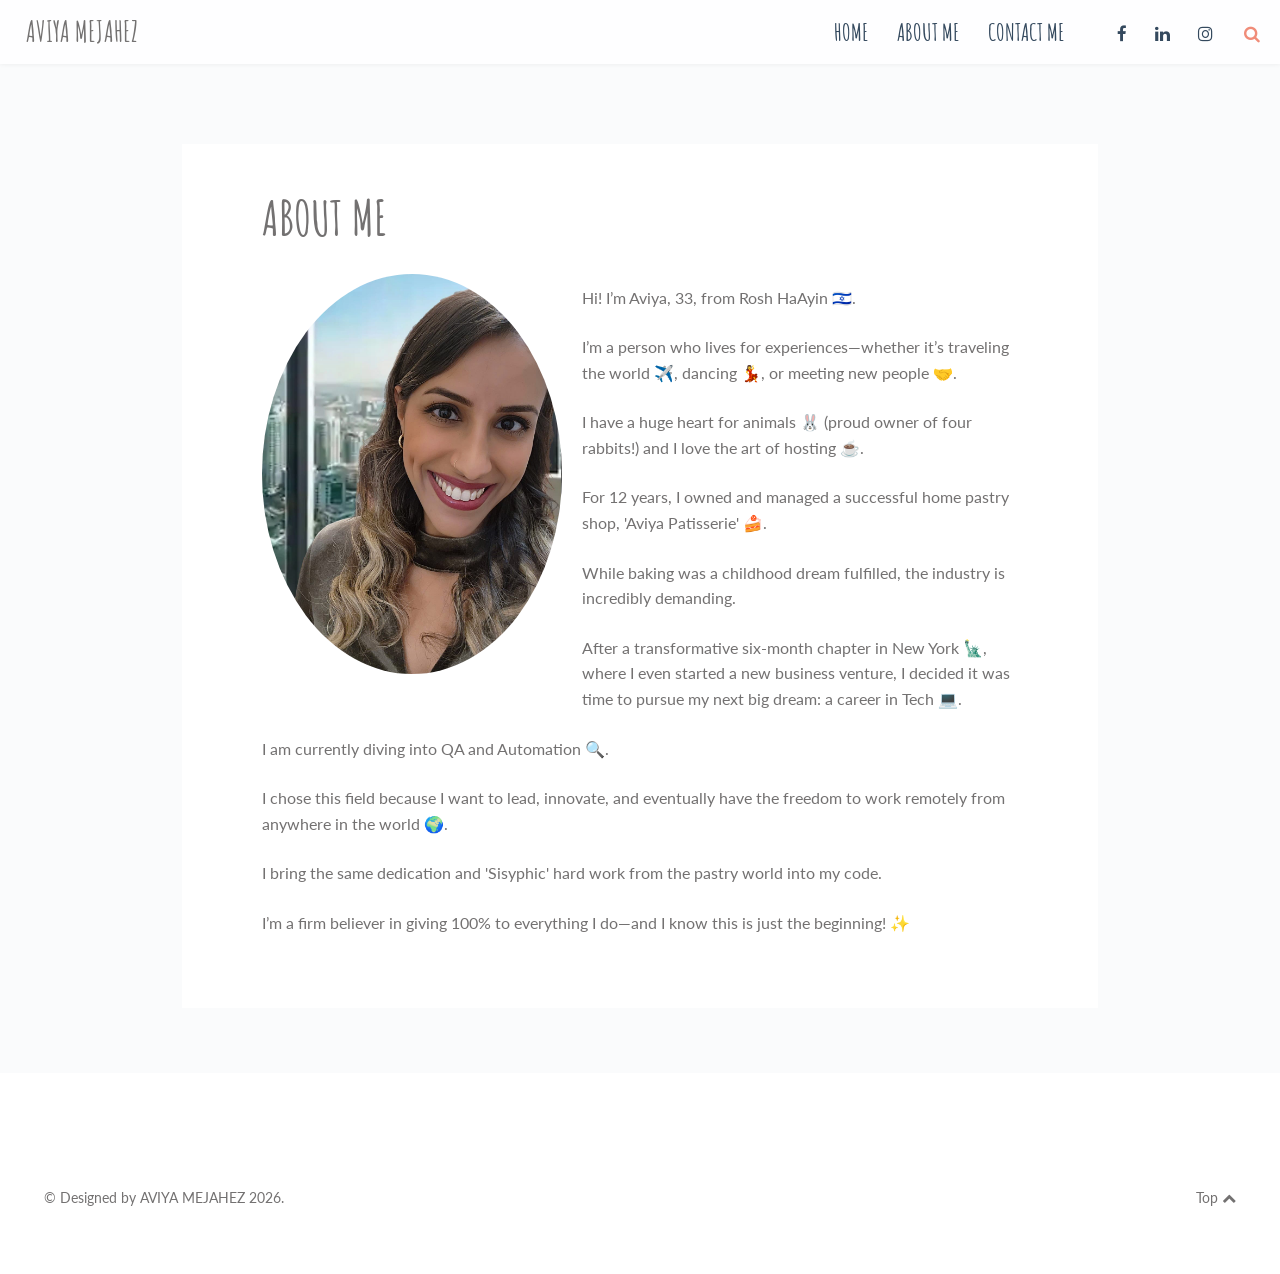
==== about.html @ 83e0ab53 "Add files via upload" ====
<!doctype html>
<!--
	Itsy by FreeHTML5.co
	Twitter: https://twitter.com/fh5co
	Facebook: https://fb.com/fh5co
	URL: https://freehtml5.co
-->
<html class="home blog no-js" lang="en-US">
<head>
    <title>aviya mejahez</title>
<link rel="icon" type="image/png" href="images/logo.png">
    <meta charset="UTF-8"/>
    <link rel="stylesheet" href="https://stackpath.bootstrapcdn.com/font-awesome/4.7.0/css/font-awesome.min.css"
          type="text/css" media="all"/>
    <link rel="stylesheet" href="https://fonts.googleapis.com/css?family=Amatic+SC%3A400%2C700%7CLato%3A400%2C700%2C400italic%2C700italic&amp;ver=4.9.8"
          type="text/css" media="screen"/>
    <link rel="stylesheet" href="style.css" type="text/css" media="screen"/>
    <link rel="stylesheet" href="print.css" type="text/css" media="print"/>
    <!--[if (lt IE 9) & (!IEMobile)]>
    <link rel="stylesheet" id="lt-ie9-css" href="ie.css" type="text/css" media="screen"/>
    <![endif]-->
    <script src='js/jquery-3.0.0.min.js'></script>
    <script src='js/jquery-migrate-3.0.1.min.js'></script>
    <!--[if lt IE 9]>
    <script src="http://html5shim.googlecode.com/svn/trunk/html5.js"></script>
    <![endif]-->
</head>
<body class="home sticky-menu sidebar-off" id="top">

<header class="header">

    <div class="header-wrap">

        <div class="logo plain logo-left">
            <div class="site-title">
                <a href="index.html" title="Go to Home">AVIYA MEJAHEZ</a>
            </div>
        </div><!-- /logo -->


        <nav id="nav" role="navigation">
            <div class="table">
                <div class="table-cell">
                    <ul id="menu-menu-1">
                        <li class="menu-item">
                            <a href="index.html">Home</a></li>
                        <li class="menu-item">
                            <a href="about.html">About me</a></li>
                        
                        </li>
                      
                        <li class="menu-item">
                            <a href="contact.html">Contact me</a></li>
                        <li class="menu-inline menu-item">
                           
                        <li class="menu-inline menu-item">
                            <a title="Facebook" href="https://www.facebook.com/aviya.patisserie/" target=_blank>
                                <i class="fa fa-facebook"></i><span class="i">Facebook</span>
                            </a></li>
                        <li class="menu-inline menu-item">
                            <a title="linkedin" href="https://www.linkedin.com/in/aviya-mejahez-b21a59233/" target=_blank><i class="fa fa-linkedin"></i><span class="i">linkedin</span></a>
                        </li>
                        <li class="menu-inline menu-item">
                            <a title="Instagram" href="https://www.instagram.com/aviya.patisserie?igsh=MTN5endpODNoZXkyZQ==" target=_blank>
                                <i class="fa fa-instagram"></i><span class="i">Instagram</span>
                            </a>
                        </li>
                    </ul>
                </div>
            </div>
        </nav>
        <a href="#nav" class="menu-trigger"><i class="fa fa-bars"></i></a>

        <a href="#topsearch" class="search-trigger"><i class="fa fa-search"></i></a>

    </div>

</header>


<div class="wrap full-wrap">
    <div class="main-wrap">

        <section class="main">
            <article class="post page">

                <div class="inner">
                    <h1>About me</h1>
                    <div class="post-content">
                       <img class="size-full alignleft rounded" src="images/about-me.jpg" alt="about-clare" width="300" height="300">
                            <p>Hi! I’m Aviya, 33, from Rosh HaAyin 🇮🇱.</p>
							<p>I’m a person who lives for experiences—whether it’s traveling the world ✈️, dancing 💃, or meeting new people 🤝.</p>
							<p>I have a huge heart for animals 🐰 (proud owner of four rabbits!) and I love the art of hosting ☕.</p>

<p>For 12 years, I owned and managed a successful home pastry shop, 'Aviya Patisserie' 🍰.</p>
<p>While baking was a childhood dream fulfilled, the industry is incredibly demanding.</p>
<p> After a transformative six-month chapter in New York 🗽, where I even started a new business venture, I decided it was time to pursue my next big dream: a career in Tech 💻.</p>

<p>I am currently diving into QA and Automation 🔍.</p>
<p> I chose this field because I want to lead, innovate, and eventually have the freedom to work remotely from anywhere in the world 🌍.</p>
<p> I bring the same dedication and 'Sisyphic' hard work from the pastry world into my code.</p>
<p> I’m a firm believer in giving 100% to everything I do—and I know this is just the beginning! ✨</p>
                       

                    </div>
                </div>

            </article>
            <div class="border"></div>


        </section>


    </div><!-- /main-wrap -->


</div><!-- /wrap -->


<div class="footer-widgets widget-count-4">

    <div class="wrap">

       


<footer class="footer">
    <div class="footer-wrap">
        <div id="footer-text">&copy; 
            Designed by AVIYA MEJAHEZ 2026</a>.</div>

        <a href="#top" id="btt">Top <i class="fa fa-chevron-up"></i></a>
    </div>
</footer>

<div id="topsearch">
    <div class="table">
        <div class="table-cell">
            <form role="search" method="get" class="searchform" action="index.html">
                <div>
                    <input type="text" value="" name="s" class="s" placeholder="Type and hit enter"/>
                    <input type="submit" class="searchsubmit" value="Search"/>
                </div>
            </form>
        </div>
    </div>
    <a href="#topsearch" class="search-trigger"><i class="fa fa-times"></i></a>
</div>


<script>var ie9 = false;</script>
<!--[if lte IE 9 ]>
<script> var ie9 = true; </script>
<![endif]-->
<script src="js/global-plugins.min.js"></script>
<script src="js/main.js"></script>
</body>
</html>
---- style.css ----
@charset "UTF-8";
/*!

	Itsy by FreeHTML5
	https://freehtml5.co
	https://twitter.com/fh5co
	https://fb.com/fh5co

==========================================================================
*/
/* ==========================================================================
	Table of Contents
==========================================================================

	0. Resets
		0.1. Plugins
			0.1.1 Flexslider
		0.2 Tables
		0.3 Code etc.
		0.4 Forms
		0.5 Defaults
		0.6 Comments

	1.  Global Styles
	2.  Sharing & Pagination
	3.  Single, Home & Archive
	4.  Search / Archive / Author
	5.  404
	6.  Archive Layout
	7.  Contact
	8.  Back to top
	9.  Default Page
	10. Related
	11. Header & Footer Widget Areas
	12. Colors
	13. Shortcodes
	14. Media Queries

*/
/* ==========================================================================
    0 Resets & Box Sizing
  ========================================================================== */
html, body, div, span, object, iframe, h1, h2, h3, h4, h5, h6, p, blockquote, pre, abbr, address, cite, code, del, dfn, em, img, ins, kbd, q, samp, small, strong, sub, sup, var, b, i, dl, dt, dd, ol, ul, li, fieldset, form, label, legend, table, caption, tbody, tfoot, thead, tr, th, td, article, aside, canvas, details, figcaption, figure, footer, header, hgroup, menu, nav, section, summary, time, mark, audio, video {
  border: 0;
  font-size: 100%;
  font: inherit;
  vertical-align: baseline;
  margin: 0;
  padding: 0;
}

article, aside, details, figcaption, figure, footer, header, hgroup, menu, nav, section {
  display: block;
}

blockquote, q {
  quotes: none;
}

blockquote:before, blockquote:after, q:before, q:after {
  content: none;
}

ins {
  background-color: #ff9;
  color: #333;
  text-decoration: none;
}

mark {
  background-color: #ff9;
  color: #333;
  font-style: italic;
  font-weight: 700;
}

del {
  text-decoration: line-through;
}

abbr[title], dfn[title] {
  border-bottom: 1px dotted;
  cursor: help;
}

table {
  border-collapse: collapse;
  border-spacing: 0;
}

hr {
  display: block;
  height: 1px;
  border: 0;
  border-top: 1px solid #ccc;
  margin: 1em 0;
  padding: 0;
}

input, select {
  vertical-align: middle;
}

body {
  font: 13px/1.231 sans-serif;
}

select, input, textarea, button {
  font: 99% sans-serif;
}

pre, code, kbd, samp {
  font-family: monospace, sans-serif;
}

html {
  overflow-y: scroll;
}

a:hover, a:active {
  outline: none;
}

ul, ol {
  margin-left: 2em;
}

ol {
  list-style-type: decimal;
}

nav ul, nav li {
  list-style: none;
  list-style-image: none;
  margin: 0;
}

small {
  font-size: 85%;
}

strong, th {
  font-weight: 700;
}

td {
  vertical-align: top;
}

sub, sup {
  font-size: 75%;
  line-height: 0;
  position: relative;
}

sup {
  top: -.5em;
}

sub {
  bottom: -.25em;
}

pre {
  white-space: pre-wrap;
  word-wrap: break-word;
  padding: 1em;
}

textarea {
  overflow: auto;
}

.ie6 legend, .ie7 legend {
  margin-left: -7px;
}

input[type="checkbox"] {
  vertical-align: bottom;
}

.ie7 input[type="checkbox"] {
  vertical-align: baseline;
}

label, input[type="button"], input[type="submit"], input[type="image"], button {
  cursor: pointer;
}

button, input, select, textarea {
  margin: 0;
}

input:invalid, textarea:invalid {
  border-radius: 1px;
  -moz-box-shadow: 0 0 5px red;
  -webkit-box-shadow: 0 0 5px red;
  box-shadow: 0 0 5px red;
}

.no-boxshadow input:invalid, .no-boxshadow textarea:invalid {
  background-color: #f0dddd;
}

button {
  width: auto;
  overflow: visible;
}

.ie7 img {
  -ms-interpolation-mode: bicubic;
}

input[type="radio"], .ie6 input {
  vertical-align: text-bottom;
}

em, i {
  font-style: oblique;
}

img {
  max-width: 100%;
  height: auto;
}

* {
  -webkit-font-smoothing: aliased;
  -webkit-box-sizing: border-box;
  -moz-box-sizing: border-box;
  box-sizing: border-box;
}

/* ==========================================================================
		0.1 Plugins
	========================================================================== */
/* ==========================================================================
0.1.1 Flexslider
========================================================================== */
/*
* jQuery FlexSlider v2.2.0
* http://www.woothemes.com/flexslider/
*
* Copyright 2012 WooThemes
* Free to use under the GPLv2 license.
* http://www.gnu.org/licenses/gpl-2.0.html
*
* Contributing author: Tyler Smith (@mbmufffin)
*/
/* Browser Resets
*********************************/
.flex-container a:active,
.flexslider a:active,
.flex-container a:focus,
.flexslider a:focus {
  outline: none;
}

.slides,
.flex-control-nav,
.flex-direction-nav {
  margin: 0;
  padding: 0;
  list-style: none;
}

/* FlexSlider Necessary Styles
*********************************/
.flexslider {
  margin: 0;
  padding: 0;
}

.flexslider .slides > li {
  display: none;
  -webkit-backface-visibility: hidden;
}

/* Hide the slides before the JS is loaded. Avoids image jumping */
.flexslider .slides img {
  width: 100%;
  display: block;
}

.flex-pauseplay span {
  text-transform: capitalize;
}

/* Clearfix for the .slides element */
.slides:after {
  content: "\0020";
  display: block;
  clear: both;
  visibility: hidden;
  line-height: 0;
  height: 0;
}

html[xmlns] .slides {
  display: block;
}

* html .slides {
  height: 1%;
}

/* No JavaScript Fallback */
/* If you are not using another script, such as Modernizr, make sure you
* include js that eliminates this class on page load */
.no-js .slides > li:first-child {
  display: block;
}

/* FlexSlider MeanThemes Theme
*********************************/
.flexslider {
  margin: 0;
  position: relative;
  zoom: 1;
}

.flexslider > ul.slides, .flexslider ul.slides > li {
  padding: 0;
  margin: 0;
}

.flex-viewport {
  max-height: 2000px;
  -webkit-transition: all 1s ease;
  -moz-transition: all 1s ease;
  -o-transition: all 1s ease;
  transition: all 1s ease;
}

.loading .flex-viewport {
  max-height: 300px;
}

.flexslider .slides {
  zoom: 1;
}

.carousel li {
  margin-right: 5px;
}

/* Direction Nav */
.flex-direction-nav {
  *height: 0;
}

.flex-direction-nav a {
  text-decoration: none;
  display: block;
  width: 40px;
  height: 40px;
  margin: -20px 0 0;
  position: absolute;
  top: 50%;
  z-index: 10;
  overflow: hidden;
  opacity: 0;
  cursor: pointer;
  color: rgba(255, 255, 255, 0.8);
  -webkit-transition: all .3s ease;
  -moz-transition: all .3s ease;
  transition: all .3s ease;
}

.flex-direction-nav .flex-prev {
  left: 0;
}

.flex-direction-nav .flex-next {
  right: 0;
  text-align: right;
}

.flexslider:hover .flex-prev {
  opacity: 0.7;
  left: 20px;
}

.flexslider:hover .flex-next {
  opacity: 0.7;
  right: 20px;
}

.flexslider:hover .flex-next:hover, .flexslider:hover .flex-prev:hover {
  opacity: 1;
}

.flex-direction-nav .flex-disabled {
  opacity: 0 !important;
  filter: alpha(opacity=0);
  cursor: default;
}

.flex-direction-nav a:before {
  font-family: "FontAwesome";
  font-size: 40px;
  display: inline-block;
  content: '\f104';
}

.flex-direction-nav a.flex-next:before {
  content: '\f105';
}

/* Control Nav */
.flex-control-nav {
  position: absolute;
  right: 20px;
  bottom: 1em;
  z-index: 3;
}
.flex-control-nav li {
  display: inline-block;
}
.flex-control-nav li a {
  display: inline-block;
  width: 10px;
  height: 10px;
  margin: 0 4px;
  text-indent: -999em;
  border: 2px solid #fff;
  border-radius: 6px;
  cursor: pointer;
  opacity: .4;
  -webkit-transition: background .5s, opacity .5s;
  -moz-transition: background .5s, opacity .5s;
  transition: background .5s, opacity .5s;
}
.flex-control-nav li a:hover {
  opacity: 0.7;
}
.flex-control-nav li a.flex-active {
  background: #fff;
  background: rgba(255, 255, 255, 0.8);
  opacity: 1;
}

.flex-control-thumbs {
  margin: 5px 0 0;
  position: static;
  overflow: hidden;
}

.flex-control-thumbs li {
  width: 25%;
  float: left;
  margin: 0;
}

.flex-control-thumbs img {
  width: 100%;
  display: block;
  opacity: .7;
  cursor: pointer;
}

.flex-control-thumbs img:hover {
  opacity: 1;
}

.flex-control-thumbs .flex-active {
  opacity: 1;
  cursor: default;
}

@media screen and (max-width: 860px) {
  .flex-direction-nav .flex-prev {
    opacity: 1;
    left: 10px;
  }

  .flex-direction-nav .flex-next {
    opacity: 1;
    right: 10px;
  }
}
/* ==========================================================================
  Zilla Likes
  ========================================================================== */
article .zilla-likes {
  padding-top: 40px;
  padding-bottom: 20px;
  padding-left: 0;
  text-decoration: none;
  width: 100%;
  text-align: center;
  background: none;
  font-family: 'Helvetica', Arial, sans-serif;
  font-size: 20px;
}
article .zilla-likes .zilla-likes-count:before {
  content: '';
  width: 60px;
  height: 60px;
  display: block;
  background: url(assets/img/zillalikes-on.svg) center center no-repeat;
  background: url(assets/img/zillalikes-off.svg) center center no-repeat;
  margin: 0 auto -43px auto;
}
article .zilla-likes:hover, article .zilla-likes.active {
  background: none;
  padding-left: 0 !important;
}
article .zilla-likes:hover .zilla-likes-count:before, article .zilla-likes.active .zilla-likes-count:before {
  background: url(assets/img/zillalikes-on.svg) center center no-repeat;
}
article .zilla-likes:hover .zilla-likes-count:before {
  -webkit-animation: pulsate 1s ease-in-out;
  -webkit-animation-iteration-count: infinite;
}

@-webkit-keyframes pulsate {
  0% {
    -webkit-transform: scale(1, 1);
  }
  25% {
    -webkit-transform: scale(0.9, 0.9);
  }
  50% {
    -webkit-transform: scale(1, 1);
  }
  75% {
    -webkit-transform: scale(1.1, 1.1);
  }
  100% {
    -webkit-transform: scale(1, 1);
  }
}
.isotope-item {
  z-index: 2;
}

.isotope-hidden.isotope-item {
  pointer-events: none;
  z-index: 1;
}

.isotope, .isotope .isotope-item {
  -webkit-transition-duration: 0.8s;
  -moz-transition-duration: 0.8s;
  -ms-transition-duration: 0.8s;
  -o-transition-duration: 0.8s;
  transition-duration: 0.8s;
}

.isotope {
  -webkit-transition-property: height, width;
  -moz-transition-property: height, width;
  -ms-transition-property: height, width;
  -o-transition-property: height, width;
  transition-property: height, width;
}

.isotope .isotope-item {
  -webkit-transition-property: -webkit-transform, opacity;
  -moz-transition-property: -moz-transform, opacity;
  -ms-transition-property: -ms-transform, opacity;
  -o-transition-property: top, left, opacity;
  transition-property: transform, opacity;
}

/* ==========================================================================
		0.2 Tables
	========================================================================== */
table {
  max-width: 100%;
}

table, table td, table th {
  border: 1px solid #ccc;
  border-collapse: collapse;
}

table td, table th {
  padding: 10px;
}

table th {
  background: #f3f3f3;
  font-weight: 700;
}

table tr:nth-child(odd) td {
  background: #f9f9f9;
}

/* ==========================================================================
			0.3 Code etc.
	========================================================================== */
dl {
  margin: 1.6em 0;
}

dl dt {
  float: left;
  width: 180px;
  overflow: hidden;
  clear: left;
  text-align: right;
  text-overflow: ellipsis;
  white-space: nowrap;
  font-weight: bold;
  margin-bottom: 1em;
}

dl dd {
  margin-left: 200px;
  margin-bottom: 1em;
}

.gallery dl {
  margin: auto;
}
.gallery dl dt {
  float: none;
  width: auto;
  overflow: auto;
  clear: none;
  text-align: inherit;
  text-overflow: none;
  white-space: inherit;
  font-weight: inherit;
  margin-bottom: auto;
}
.gallery dl dd {
  margin-left: auto;
  margin-bottom: auto;
}

mark {
  background-color: #ffc336;
}

code, tt {
  padding: 0 4px;
  font-family: "Courier New", monospace, sans-serif;
  border: 1px solid #E3EDF3;
  background: #F7FAFB;
  border-radius: 2px;
  display: inline-block;
}

pre {
  margin: 0 0 20px 0;
  border: 1px solid #E3EDF3;
  width: 96%;
  padding: 20px;
  font-family: "Courier New", monospace, sans-serif;
  white-space: pre;
  overflow: auto;
  background: #F7FAFB;
  border-radius: 3px;
}

h2 + pre {
  margin-top: 20px;
}

pre code, tt {
  font-size: inherit;
  white-space: -moz-pre-wrap;
  white-space: pre-wrap;
  background: transparent;
  border: none;
  padding: 0;
}

kbd {
  display: inline-block;
  margin-bottom: 0.4em;
  padding: 1px 8px;
  border: #ccc 1px solid;
  color: #666;
  text-shadow: #fff 0 1px 0;
  font-size: 0.9em;
  font-weight: bold;
  background: #f4f4f4;
  border-radius: 4px;
  box-shadow: 0 1px 0 rgba(0, 0, 0, 0.2), 0 1px 0 0 #fff inset;
}

/* ==========================================================================
		0.Forms
	========================================================================== */
::-webkit-input-placeholder {
  color: #737171;
}

:-moz-placeholder {
  /* Firefox 18- */
  color: #737171;
}

::-moz-placeholder {
  /* Firefox 19+ */
  color: #737171;
}

:-ms-input-placeholder {
  color: #737171;
}

input[type="text"], input[type="url"], input[type="email"],
input[type="tel"], input[type="password"], textarea {
  background-color: rgba(0, 0, 0, 0.05);
  border: none;
  border-radius: 0;
  -webkit-appearance: none;
  outline: none;
  width: auto;
  padding: 1em 0.75em;
  font-size: 19px;
  font-size: 1.9rem;
  font-weight: 400;
  font-family: Helvetica, Arial, sans-serif;
  width: 100%;
  color: #737171;
  -o-transition: all 0.25s ease-in-out;
  -webkit-transition: all 0.25s ease-in-out;
  -moz-transition: all 0.25s ease-in-out;
  transition: all 0.25s ease-in-out;
}

input[type="submit"], button {
  -webkit-appearance: none;
  background-color: transparent;
  font-size: 20px;
  font-size: 2rem;
}

input[type="text"]:hover, input[type="url"]:hover, input[type="email"]:hover,
input[type="tel"]:hover, input[type="password"]:hover, textarea:hover {
  color: #737171;
  background-color: rgba(0, 0, 0, 0.09);
}

input[type="text"]:focus, input[type="url"]:focus, input[type="email"]:focus,
input[type="tel"]:focus, input[type="password"]:focus, textarea:focus {
  color: #737171;
  box-shadow: none;
  background-color: rgba(0, 0, 0, 0.11);
}

select {
  width: 100%;
}

input.searchsubmit,
input[type="submit"].searchsubmit {
  display: none;
}

/* ==========================================================================
    0.5 Defaults
  ========================================================================== */
.alignnone {
  margin: 5px 0 20px;
}

a img.alignnone {
  margin: 5px 20px 20px 0;
}

a img.aligncenter {
  display: block;
  margin-left: auto;
  margin-right: auto;
}

.aligncenter,
div.aligncenter,
.aligncenter {
  display: block;
  margin: 5px auto;
  clear: both;
}

.alignright,
a img.alignright {
  float: right;
  margin: 5px 0 20px 20px;
}

.alignleft,
a img.alignleft {
  float: left;
  margin: 5px 20px 20px 0;
}

.sticky {
  font-style: normal;
}

.gallery-caption {
  font-style: normal;
  font-size: 80%;
}

.bypostauthor .avatar {
  border-color: #ccc;
}

.post-image:hover, .flexslider:hover {
  position: relative;
}

/* Text meant only for screen readers. */
.screen-reader-text {
  border: 0;
  clip: rect(1px, 1px, 1px, 1px);
  clip-path: inset(50%);
  height: 1px;
  margin: -1px;
  overflow: hidden;
  padding: 0;
  position: absolute !important;
  width: 1px;
  word-wrap: normal !important;
  /* Many screen reader and browser combinations announce broken words as they would appear visually. */
}

.screen-reader-text:focus {
  background-color: #eee;
  clip: auto !important;
  clip-path: none;
  color: #444;
  display: block;
  font-size: 1em;
  height: auto;
  left: 5px;
  line-height: normal;
  padding: 15px 23px 14px;
  text-decoration: none;
  top: 5px;
  width: auto;
  z-index: 100000;
  /* Above WP toolbar. */
}

/* ==========================================================================
	0.6 Comments
==========================================================================
*/
h3#respond-title {
  margin-bottom: 0.35em;
}

.author-avatar img {
  width: 50px;
  height: 50px;
  -webkit-box-sizing: content-box;
  -moz-box-sizing: content-box;
  box-sizing: content-box;
  border-radius: 100px;
}

.author-avatar.avatar-small img {
  width: 25px;
  height: 25px;
}

.comments-wrapper {
  position: relative;
  z-index: 1;
  padding-top: 0;
  margin-top: 2em;
}

p.form-submit {
  margin-bottom: 0;
}

#comments {
  display: inline-block;
  width: 100%;
}
#comments h5#respond {
  margin-top: 30px;
}
#comments h5#respond span {
  color: #f08c79;
}
#comments .url, #comments .comment-date {
  text-decoration: none;
  margin-top: -0.75em;
  display: block;
}
#comments .url {
  font-size: 120%;
}
#comments .comment-date {
  margin-top: 0;
  margin-bottom: -1em;
  font-size: 80%;
}
#comments .commentlist, #comments .commentlist ul {
  list-style-type: none;
  padding: 0;
  margin: 0;
}
#comments .commentlist {
  padding-top: 0;
  padding-bottom: 1em;
  margin-bottom: 2em;
  border-bottom: 1px solid rgba(0, 0, 0, 0.05);
}
#comments .commentlist li {
  display: table;
  width: 100%;
  margin-top: 20px;
}
#comments .commentlist li .comment-date {
  border: none;
  padding: 8px 0 4px 0;
  display: block;
}
#comments .commentlist li .comment-reply-link {
  display: inline-block;
  margin-top: 0;
  font-size: 70%;
  padding: 0.35em 1.25em;
}
#comments .commentlist li .author-avatar, #comments .commentlist li .comment-body {
  display: table-cell;
  vertical-align: top;
}
#comments .commentlist li .author-avatar {
  width: 60px;
}
#comments .commentlist ul {
  padding: 20px 0 0 40px;
  position: relative;
  display: block;
}
#comments .commentlist ul li {
  padding: 20px 0;
  margin: 0 0 20px 0;
  border-top: 3px solid rgba(0, 0, 0, 0.05);
  display: table;
}
#comments .commentlist ul li .author-avatar, #comments .commentlist ul li .comment-body {
  display: table-cell;
}
#comments .commentlist ul li:first-child {
  border-top: none;
}
#comments .commentlist .commentlist li:first-child li,
#comments .commentlist .commentlist ul li {
  border-top: 1px solid rgba(0, 0, 0, 0.05);
}
#comments label, #comments label + .required {
  position: absolute;
  left: -9999em;
}

input#author, input#email, input#url {
  max-width: 500px;
}

textarea#comment {
  height: 250px;
}

button:hover, input[type="submit"]:hover {
  opacity: 0.8;
}

/* ==========================================================================
	1. Global
	========================================================================== */
html {
  -webkit-text-size-adjust: none;
  -webkit-font-smoothing: antialiased;
  text-rendering: optimizeLegibility;
  font-size: 62.5%;
  height: 100%;
}

body {
  margin: 0;
  padding: 0;
  height: 100%;
  color: #737171;
}

.widget input.searchsubmit {
  display: none;
}

a, .basic-item a h2, a h1, a h2 {
  text-decoration: none;
  -o-transition: all 0.25s ease-in-out;
  -webkit-transition: all 0.25s ease-in-out;
  -moz-transition: all 0.25s ease-in-out;
  transition: all 0.25s ease-in-out;
}

/* GPU Enhanced */
body.overlay-active header.header, body.overlay-active .wrap,
.pagination li a:before, .share-overlay, .post-image a, .post-image a:hover {
  -webkit-transform: translatez(0);
  -moz-transform: translatez(0);
  -ms-transform: translatez(0);
  -o-transform: translatez(0);
  transform: translatez(0);
}

.side {
  -webkit-transform: translate3d(0, 0, 0);
}

.blur-enabled #topsearch {
  background: rgba(255, 255, 255, 0.85);
}

.sidebar-off .wrap.full-wrap, .sidebar-off.sidebar-switch .wrap.full-wrap {
  max-width: 916px;
  padding: 0;
}
.sidebar-off .wrap.full-wrap .main-wrap, .sidebar-off.sidebar-switch .wrap.full-wrap .main-wrap {
  width: 100%;
  float: none;
}

#topsearch {
  display: none;
  -webkit-overflow-scrolling: touch;
  position: fixed;
  top: 0;
  left: 0;
  width: 100%;
  height: 100%;
  overflow: auto;
  background-color: #fff;
  background: rgba(255, 255, 255, 0.85);
  z-index: 99;
  padding: 1em;
  margin: 0;
  text-align: center;
  color: #737171;
}
#topsearch .table {
  display: table;
  width: 100%;
  height: 100%;
}
#topsearch .table .table-cell {
  width: 100%;
  display: table-cell;
  vertical-align: middle;
}
#topsearch .search-trigger {
  position: absolute;
  top: 20px;
  right: 20px;
  color: #737171;
  font-size: 20px;
  font-size: 2rem;
  padding: 10px;
}
#topsearch input.s {
  background-color: transparent;
  font-size: 30px;
  font-size: 3rem;
  border-bottom: 1px solid #f08c79;
  max-width: 800px;
}
#topsearch input.s::-webkit-input-placeholder {
  color: #737171;
}
#topsearch input.s:-moz-placeholder {
  color: #737171;
}
#topsearch input.s::-moz-placeholder {
  color: #737171;
}
#topsearch input.s:-ms-input-placeholder {
  color: #737171;
}

header.header {
  position: relative;
  display: block;
  width: 100%;
  box-shadow: 0 0 5px 0 rgba(0, 0, 0, 0.07);
  z-index: 6;
}
header.header i.fa {
  font-size: 17px;
  font-size: 1.7rem;
  display: inline-block;
  vertical-align: middle;
}
header.header:before {
  content: '';
  position: absolute;
  top: 0;
  left: 0;
  width: 100%;
  height: 100%;
}
header.header .header-wrap {
  position: relative;
  display: table;
  width: 100%;
  max-width: 1330px;
  padding: 1em;
  margin: 0 auto;
}
header.header a.search-trigger, header.header a.menu-trigger {
  display: table-cell;
  vertical-align: middle;
  width: 20px;
  padding: 5px 7px;
}
header.header a.search-trigger, header.header a.menu-trigger, header.header .logo {
  position: relative;
  z-index: 5;
}
header.header nav {
  text-align: right;
  position: absolute;
  left: -9999em;
  opacity: 0;
  -o-transition: opacity 0.25s ease-in-out;
  -webkit-transition: opacity 0.25s ease-in-out;
  -moz-transition: opacity 0.25s ease-in-out;
  transition: opacity 0.25s ease-in-out;
}
header.header nav ul li {
  display: inline;
  margin-left: 1em;
  position: relative;
}
header.header nav ul li ul {
  display: none;
}
header.header nav ul li:first-child {
  margin-left: 0;
}
header.header .logo, header.header .nav-trigger {
  display: table-cell;
  vertical-align: middle;
}
header.header .logo {
  width: 200px;
}
header.header .site-tagline {
  margin-top: 0.35em;
}

.js .blur-enabled.menu-active header.header nav#nav {
  background-color: rgba(255, 255, 255, 0.85);
}

body.menu-active .wrap, body.menu-active .hero, body.menu-active .home-sticky {
  -webkit-filter: blur(10px);
}
body.menu-active header.header {
  position: fixed;
  top: 0;
  left: 0;
  width: 100%;
  z-index: 5;
}
body.menu-active header.header nav#nav {
  -webkit-overflow-scrolling: touch;
  position: fixed;
  top: 0;
  left: 0;
  width: 100%;
  height: 100%;
  overflow: auto;
  background-color: #fff;
  background-color: rgba(255, 255, 255, 0.95);
  z-index: 5;
  padding: 3em 1em;
  margin: 0;
  text-align: center;
  color: #737171;
  display: block;
  opacity: 1;
  -o-transition: opacity 0.25s ease-in-out;
  -webkit-transition: opacity 0.25s ease-in-out;
  -moz-transition: opacity 0.25s ease-in-out;
  transition: opacity 0.25s ease-in-out;
  font-size: 190%;
}
body.menu-active header.header nav#nav ul li.menu-inline, body.menu-active header.header nav#nav ul li.menu-inline:hover, body.menu-active header.header nav#nav ul li ul li, body.menu-active header.header nav#nav ul li ul li:hover {
  display: inline-block;
}
body.menu-active header.header nav#nav ul li ul {
  padding-bottom: 1em;
}
body.menu-active header.header nav#nav ul li, body.menu-active header.header nav#nav ul li:hover {
  display: block;
  margin: 0;
}
body.menu-active header.header nav#nav ul li a, body.menu-active header.header nav#nav ul li:hover a {
  display: block;
  padding: 0.25em 1em;
}
body.menu-active header.header nav#nav ul ul {
  display: block;
  font-size: 80%;
  background-color: transparent;
}
body.menu-active header.header nav#nav ul ul li a:before {
  content: ' - ';
}
body.menu-active header.header nav#nav .table {
  display: table;
  width: 100%;
  height: 100%;
}
body.menu-active header.header nav#nav .table .table-cell {
  width: 100%;
  display: table-cell;
  vertical-align: middle;
}

body.sticky-menu .hero {
  padding-top: 4em;
}
body.sticky-menu.hero-off .home-sticky {
  margin-top: 4em;
}
body.sticky-menu header.header {
  position: fixed;
  top: 0;
  left: 0;
  width: 100%;
}
body.sticky-menu header.header:before {
  opacity: 0.8;
}
body.sticky-menu a.menu-trigger, body.sticky-menu a.search-trigger {
  z-index: 5;
}
body.sticky-menu .site-title {
  z-index: 5;
  position: relative;
}
body.sticky-menu .wrap.full-wrap {
  padding-top: 6.5em;
}

.wrap {
  padding-left: 1em;
  padding-right: 1em;
}

.inner {
  padding: 3em 2em;
}

footer.footer {
  padding: 4em 2em;
  display: table;
  width: 100%;
  text-align: center;
}

.width-cap {
  max-width: 820px;
  margin: 0 auto;
}

.side {
  -o-transition: all 0.25s ease-in-out;
  -webkit-transition: all 0.25s ease-in-out;
  -moz-transition: all 0.25s ease-in-out;
  transition: all 0.25s ease-in-out;
  padding: 2em 1em 1em 1em;
  position: relative;
  z-index: 1;
}
.side ul {
  list-style: none;
  padding: 0;
  margin: 0;
}
.side ul ul {
  padding-left: 1em;
  font-size: 95%;
}
.side ul li {
  margin-top: 0.5em;
}
.side ul li.first-child {
  margin-top: 0;
}
.side .widget {
  border-radius: 3px;
  padding: 1.5em 2em;
  margin-bottom: 2em;
}
.side .widget ul li {
  display: block;
}
.side .widget .socials {
  text-align: center;
}
.side .widget h4 {
  margin-bottom: 0.6em;
}

/* ==========================================================================
	2. Sharing & Pagination
	========================================================================== */
.sharer {
  text-align: center;
}
.sharer li {
  padding-top: 1em;
}
.sharer li span {
  display: none;
}
.sharer li .twitter {
  color: #55acee;
}
.sharer li .facebook {
  color: #3c599f;
}
.sharer li .pinterest {
  color: #cb2027;
}
.sharer li .googleplus {
  color: #c63d2d;
}

/* Layout Sharer differntly if JavaScript is enabled */
.js .share-overlay.show {
  display: table;
  opacity: 0;
}

body.overlay-active header.header, body.overlay-active .wrap, body.overlay-active .hero, body.overlay-active .home-sticky {
  -webkit-filter: blur(10px);
}

.js .blur-enabled .share-overlay {
  background-color: rgba(255, 255, 255, 0.85);
}

.js .share-overlay {
  -webkit-overflow-scrolling: touch;
  position: fixed;
  top: 0;
  left: 0;
  width: 100%;
  height: 100%;
  overflow: auto;
  background-color: #fff;
  background-color: rgba(255, 255, 255, 0.95);
  z-index: 99;
  padding: 1em;
  margin: 0;
  text-align: center;
  color: #737171;
  display: none;
}
.js .share-overlay .share-close {
  position: absolute;
  top: 20px;
  right: 20px;
  color: #737171;
  font-size: 20px;
  font-size: 2rem;
  padding: 10px;
}
.js .share-overlay .meta.sharer {
  padding: 0;
  margin: 0 auto;
  border: none;
  display: table;
  table-layout: fixed;
  width: 100%;
  max-width: 240px;
}
.js .share-overlay .meta.sharer:before {
  display: none;
}
.js .share-overlay .share-inner {
  display: table-cell;
  width: 100%;
  vertical-align: middle;
}
.js .share-overlay .share-inner h1 {
  margin-bottom: 0.5em;
}
.js .share-overlay li {
  display: table-cell;
}
.js .share-overlay li:before {
  content: '';
}
.js .share-overlay li a {
  color: #737171;
  font-size: 20px;
  font-size: 2rem;
  padding: 10px;
}

span.i {
  position: absolute;
  left: -9999em;
}

.next-last.square a {
  color: #fff;
  font-size: 40px;
  font-size: 4rem;
}
.next-last.square a:hover {
  color: #fff;
}

.full-width .square.older-posts, .full-width .square.newer-posts {
  width: 50%;
}

.single-post .pagination li {
  width: 33.33333%;
}

.pagination {
  text-align: center;
  margin-top: 2em;
  margin-bottom: 2em;
}
.pagination ul {
  display: table;
  width: 100%;
}
.pagination li {
  display: table-cell;
  width: 50%;
  text-align: center;
}
.pagination li.share-link a {
  background: #34495e;
}
.pagination li span.inactive, .pagination li .span.inactive:hover {
  position: relative;
  display: inline-block;
  line-height: 65px;
  width: 100%;
  height: 65px;
  background: #000;
  color: #fff;
  font-size: 18px;
  font-size: 1.8rem;
  opacity: 0.05;
}
.pagination li a {
  position: relative;
  display: inline-block;
  line-height: 65px;
  width: 100%;
  height: 65px;
  background: #f08c79;
  color: #fff;
  font-size: 18px;
  font-size: 1.8rem;
}
.pagination li a:before {
  position: absolute;
  top: 0;
  left: 0;
  width: 100%;
  height: 100%;
  content: '';
  background: #000;
  opacity: 0;
  z-index: 1;
  -o-transition: opacity 0.25s ease-in-out;
  -webkit-transition: opacity 0.25s ease-in-out;
  -moz-transition: opacity 0.25s ease-in-out;
  transition: opacity 0.25s ease-in-out;
}
.pagination li a .fa {
  z-index: 2;
  position: relative;
}
.pagination li a:hover {
  color: #fff;
  background: #000;
}
.pagination li a:hover:before {
  opacity: 0.2;
}

.page-pagination {
  padding: 0.5em;
  margin-bottom: 1em;
  font-size: 80%;
  border: 1px solid rgba(0, 0, 0, 0.15);
}

/* ==========================================================================
	3. Single, Home & Archive
	========================================================================== */
.js .hero {
  position: fixed;
  height: 100%;
  z-index: 4;
}

h2.home-sticky-title, h2.home-blog-title {
  margin-bottom: 1em;
  text-align: center;
}
h2.home-sticky-title:before, h2.home-blog-title:before {
  content: '— ';
  display: inline-block;
  padding-right: 0.4em;
}
h2.home-sticky-title:after, h2.home-blog-title:after {
  content: ' —';
  display: inline-block;
  padding-left: 0.2em;
}

h2.home-blog-title {
  margin-top: -1.25em;
  margin-bottom: 1.5em;
}

.home-sticky {
  padding: 2em 0;
  text-align: center;
  display: inline-block;
  width: 100%;
}
.home-sticky .home-sticky-post {
  max-width: 100%;
  display: block;
  float: left;
}

.hero {
  background-repeat: no-repeat;
  background-size: cover;
  background-position: center center;
  height: 450px;
  position: relative;
  display: table;
  width: 100%;
}
.hero .hero-inner {
  display: table-cell;
  width: 100%;
  vertical-align: middle;
}
.hero .hero-inner .inner {
  max-width: 1400px;
  display: block;
  margin: 0 auto;
}
.hero .hero-inner span.border {
  display: inline-block;
  width: auto;
  padding: 6px 0;
}
.hero .hero-inner span.border.border-top {
  border-top: 2px solid #fff;
}
.hero .hero-inner span.border.border-bottom {
  border-bottom: 2px solid #fff;
}
.hero .more-arrow {
  display: block;
  text-align: center;
  position: absolute;
  bottom: 0;
  left: 0;
  width: 100%;
  padding: 40px 2em;
}
.hero .more-arrow:hover {
  opacity: 0.7;
}
.hero .more-arrow .fa {
  color: #fff;
  font-size: 25px;
  font-size: 2.5rem;
}
.hero .more-arrow span {
  position: absolute;
  left: -9999em;
}

.wrap {
  padding-top: 2em;
}

.post {
  position: relative;
}
.post .featured {
  background: url(assets/img/featured.svg) 100% 100% no-repeat;
  background-size: 95% auto;
  position: absolute;
  bottom: 0;
  right: 0;
  width: 39px;
  height: 39px;
  border-radius: 4px;
}
.post h2.entry-title, .post h1 {
  text-align: center;
}

.page h1 {
  margin-bottom: 0.5em;
  text-align: left;
}

.page blockquote, .single blockquote {
  margin-top: 1em;
}

.main-archive .post {
  margin-bottom: 2em;
}
.main-archive .post.home-sticky-post {
  margin-bottom: 0;
}
.main-archive .post {
  position: relative;
}
.main-archive .post .content-aside {
  -o-transition: opacity 0.25s ease-in-out;
  -webkit-transition: opacity 0.25s ease-in-out;
  -moz-transition: opacity 0.25s ease-in-out;
  transition: opacity 0.25s ease-in-out;
}
.main-archive .post .content-aside:hover {
  opacity: 0.7;
}
.main-archive .post blockquote {
  margin-top: 1.5em;
}

.post-content {
  display: inline-block;
  width: 100%;
}

.post-image {
  display: block;
  position: relative;
  z-index: 3;
  background: #fff;
}
.post-image a:hover img {
  opacity: 0.85;
}
.post-image img {
  display: block;
  width: 100%;
}

.post-status {
  display: block;
  text-align: center;
  padding: 3em 0 0 0;
}
.post-status blockquote, .post-status iframe {
  margin: 0 auto !important;
  display: block;
}

.part-link {
  margin-top: 2em;
  margin-bottom: 2em;
}
.part-link .more-link {
  max-width: 12em;
}

.single .content-quote {
  margin-top: 1em;
}

.single .main {
  position: relative;
}
.single .main .jp-interface {
  z-index: 1;
}

.meta.bottom, .meta.sharer {
  width: 100%;
  border-bottom: none;
  padding: 0.75em 0 1.75em 0;
}

.meta {
  list-style: none;
  display: table;
  margin: 0 auto 0 auto;
}
.meta.bottom {
  margin-bottom: 0;
  padding-bottom: 0;
  text-align: center;
}
.meta li {
  display: inline-block;
  vertical-align: middle;
  margin-left: 0.25em;
}
.meta li:first-child {
  margin-left: 0;
}
.meta li:before {
  content: " • ";
  color: #f08c79;
}
.meta li:first-child:before {
  content: " ";
}

.more-link {
  border: 2px solid #f08c79 !important;
  padding: 0.35em 0.75em 0.4em 0.75em;
  line-height: 1.3;
  display: block;
  vertical-align: middle;
  border-radius: 10em;
  max-width: 6em;
  text-align: center;
  margin: 2em auto 0 auto;
}
.more-link:hover {
  border: 2px solid #34495e !important;
}

p + .more-link {
  margin-top: 0;
}

.author-wrap {
  padding: 3.5em 2em 3.5em 2em;
}

.author-wrap, .author-enhanced {
  display: table;
  width: 100%;
  text-align: center;
  margin: 2em 0;
}
.author-wrap h6, .author-enhanced h6 {
  margin-bottom: -0.5em;
}
.author-wrap a:hover, .author-enhanced a:hover {
  opacity: 0.7;
}
.author-wrap .author-avatar img, .author-enhanced .author-avatar img {
  width: 95px;
  height: 95px;
  margin-bottom: 10px;
  border: none;
}
.author-wrap .author-socials, .author-enhanced .author-socials {
  padding: 10px 7px;
  opacity: 0.3;
}
.author-wrap .author-socials span, .author-enhanced .author-socials span {
  position: absolute;
  left: -9999em;
}

/* ==========================================================================
	4. Search / Archive / Author
	========================================================================== */
h1.searching {
  text-align: center;
}

h1.searching + p {
  text-align: center;
  opacity: 0.5;
}

h1.searching + p:last-of-type {
  margin-bottom: 0;
}

.post.result {
  margin-top: 0;
}

.post.post-result a:hover {
  opacity: 0.7;
}

.author-wrap .author-avatar img, .author-enhanced .author-avatar img {
  box-shadow: 0 0 6px rgba(0, 0, 0, 0.2);
}

.author-enhanced {
  text-align: center;
}
.author-enhanced h1.searching + p:last-of-type {
  margin-bottom: 1em;
}
.author-enhanced .author-socials {
  color: #34495e;
  opacity: 0.3;
}

/* ==========================================================================
	5. 404
	========================================================================== */
.error404 article {
  text-align: center;
}

/* ==========================================================================
	6. Archive Layout
	========================================================================== */
.archive-layout {
  display: table;
  width: 100%;
  padding-bottom: 2em;
}

/* ==========================================================================
	7. Contact
	========================================================================== */
#map {
  display: table;
  width: 100%;
  height: 200px;
}
#map img {
  max-width: inherit;
}

/* ==========================================================================
	8. Back to top
	========================================================================== */
#btt {
  padding-top: 1em;
  display: block;
}

/* ==========================================================================
	 9. Default Page
	========================================================================== */
.single-post .post .inner ul, .page .post .inner ul {
  padding-top: 0.25em;
  padding-bottom: 0.25em;
}
.single-post .post .inner ul.meta, .page .post .inner ul.meta {
  padding-top: 0;
  padding-bottom: 0;
}
.single-post .post .inner ul.meta li, .page .post .inner ul.meta li {
  margin: 0 0.15em;
}
.single-post .post .inner ul li, .page .post .inner ul li {
  margin: 0.25em 0;
}

/* ==========================================================================
	10. Related
========================================================================== */
.related-posts {
  margin: 2em 0 0 0;
  padding: 2em;
}
.related-posts .posts {
  width: 100%;
}
.related-posts h5 {
  text-align: center;
  margin-bottom: 1em;
}
.related-posts h5:before {
  content: '— ';
  display: inline-block;
  padding-right: 0.4em;
}
.related-posts h5:after {
  content: ' —';
  display: inline-block;
  padding-left: 0.2em;
}
.related-posts h6 {
  text-align: center;
}
.related-posts .post {
  padding: 0;
  margin: 0;
  background: transparent;
}
.related-posts .inner {
  padding: 2em 1em;
}

/* ==========================================================================
	11. Header & Footer Widget Areas
========================================================================== */
.header-widgets, .footer-widgets {
  padding: 3em 0 0 0;
  display: table;
  width: 100%;
  text-align: center;
}

.footer-widgets {
  margin-top: 5em;
  padding: 2em 0 5em 0;
}

.widget {
  border-radius: 3px;
  padding: 1em;
}
.widget ul {
  padding: 0;
  margin: 0;
  list-style: none;
}
.widget ul li {
  padding: 0.25em 0;
}
.widget .socials {
  text-align: left;
}
.widget h4 {
  margin-bottom: 0.6em;
  text-align: center;
}
.widget h4:before {
  content: '— ';
  display: inline-block;
  padding-right: 0.2em;
}
.widget h4:after {
  content: ' —';
  display: inline-block;
  padding-left: 0.2em;
}

.mt-about-you-widget {
  margin-top: 65px;
  text-align: center;
}
.mt-about-you-widget img.mt-about-avatar {
  border-radius: 500px;
  width: 125px;
  height: 125px;
  margin: -85px auto 20px auto;
  display: block;
}

/* ==========================================================================
	13. Typography
==========================================================================
*/
body, input[type="text"], input[type="email"], input[type="tel"],
input[type="url"], input[type="password"], textarea,
input[type="submit"] {
  font-family: 'Roboto Slab', Georgia, serif;
}

.site-title,
h1, h2, h3,
h4, h5, h6,
.meta,
.more-link,
.share-overlay,
.content-aside,
blockquote,
.btn,
button,
.filter,
input[type="text"], input[type="url"], input[type="email"],
input[type="tel"], input[type="password"], textarea,
.post-meta,
.btn, button, .button, input[type="submit"],
#edd_checkout_cart_wrap,
#edd_checkout_form_wrap,
header.header nav, .hero, #comments .url,
.form-submit input[type="submit"] {
  font-family: 'Amatic SC', 'Heveltica Neue', Arial, sans-serif;
}

/* Font Sizes */
.site-tagline {
  font-size: 95%;
}

.post-content blockquote {
  padding-left: 1em;
}

blockquote, .content-aside {
  font-size: 210%;
}

.wrap {
  font-size: 16px;
  font-size: 1.6rem;
}

.site-title {
  font-size: 28px;
  font-size: 2.8rem;
}

.more-link, header nav {
  font-size: 24px;
  font-size: 2.4rem;
}

.meta {
  font-size: 22px;
  font-size: 2.2rem;
}

h1.large {
  font-size: 168px;
  font-size: 16.8rem;
}

h1 {
  font-size: 48px;
  font-size: 4.8rem;
}

.main-archive h2, h3#respond-title {
  font-size: 48px;
  font-size: 4.8rem;
}

h2, h2.home-blog-title {
  font-size: 36px;
  font-size: 3.6rem;
}

h3 {
  font-size: 34px;
  font-size: 3.4rem;
}

h4 {
  font-size: 32px;
  font-size: 3.2rem;
}

h5, #comments .url {
  font-size: 30px;
  font-size: 3rem;
}

h6 {
  font-size: 28px;
  font-size: 2.8rem;
}

.widget h4 {
  font-size: 26px;
  font-size: 2.6rem;
}

.widget ul {
  opacity: 0.65;
}

footer.footer, .widget {
  font-size: 14px;
  font-size: 1.4rem;
}

.hero {
  line-height: 0.7;
}
.hero h1 {
  font-size: 100px;
  font-size: 10rem;
  line-height: 0.8;
  margin: 0;
}
.hero .hero-line-one {
  font-size: 52px;
  font-size: 5.2rem;
}
.hero .hero-line-two {
  font-size: 65px;
  font-size: 6.5rem;
}

/* Font Weights */
.site-title,
h1, h2, h3,
h4, h5, h6,
.meta,
.more-link,
.share-overlay,
.content-aside,
blockquote,
.btn,
button,
.filter,
.post-meta,
.btn, button, .button, input[type="submit"],
header.header nav, .hero, #comments .url,
.form-submit input[type="submit"],
.widget h4 {
  font-weight: 700;
}

.hero * {
  font-weight: 400;
}

.widget h4 {
  font-weight: 600;
}

blockquote {
  margin-bottom: 1em;
}
blockquote cite {
  font-size: 80%;
  padding-top: 1em;
  display: block;
}
blockquote cite:before {
  content: ' — ';
}
blockquote p {
  margin: 0;
}

/* Line Heights and Spacing */
p {
  margin: 1em 0 1.5em 0;
}

.widget p {
  margin: 0.5em 0;
}

.team-icons p {
  margin: 0;
}

.square.format-chat p {
  margin: 1em 0;
}

h1 + h2.sub-title {
  margin-top: 24px;
}

body {
  line-height: 1.6;
}

.site-title,
h1,
.main-archive h2,
.basic-item h2 {
  line-height: 1.1;
}

h2, h3,
h4, h5, h6 {
  line-height: 1.4;
}

/* Setup */
html {
  font-size: 52.5%;
  -webkit-font-smoothing: antialiased;
  text-rendering: optimizeLegibility;
}

@media screen and (min-width: 40em) {
  /* 640px */
  html {
    font-size: 55.5%;
  }

  h1.large {
    font-size: 178px;
    font-size: 17.8rem;
  }
}
@media screen and (min-width: 57.5em) {
  /* 920px */
  html {
    font-size: 62.5%;
  }

  h1.large {
    font-size: 208px;
    font-size: 20.8rem;
  }
}
/* ==========================================================================
  12. Colors
==========================================================================


/* Background Colours */
body, html {
  background-color: #fafbfc;
}

.side .widget, .post, header.header:before, header.header ul ul:before, .comments-wrapper, .author-wrap, .related-posts, .footer-widgets, .home-sticky {
  background: #fff;
}

.hero {
  background-color: #f08c79;
}

button:hover, input[type="submit"]:hover {
  border-color: #34495e;
}

button:hover, input[type="submit"]:hover {
  opacity: 1;
}

.pagination li a {
  background-color: #f08c79;
}

.pagination li a:hover {
  background-color: #34495e;
}

/* Font Colours */
body,
.main-archive .post.result, .main-archive .post.result a, .main-archive .post.result a:hover,
.author-wrap a.author-socials {
  color: #737171;
}

.side .current-menu-item a {
  font-weight: 700;
}

a,
header.header nav ul > li.current_page_item > a,
header.header nav ul > li.current-menu-item > a,
header.header nav ul > li.current_page_ancestor > a,
header.header nav ul > li.current-post-ancestor > a,
header.header nav ul > li.current-page-ancestor > a,
.meta a:hover,
.single-post .content a, header.header nav a:hover,
.widget a:hover, .side a:hover, .main-archive h2 a:hover, .related h6 a:hover, .home-sticky-post h3 a:hover {
  color: #f08c79;
}

body, blockquote {
  border-color: #f08c79;
}

a:hover h1.entry-title {
  color: #f08c79;
}

a:hover, a:hover, .meta a,
.widget a, .side a, header.header nav a, footer.footer a:hover, .main-archive h2 a, .related h6 a, .home-sticky-post h3 a {
  color: #34495e;
}

.site-title a, .site-tagline, footer.footer, footer.footer a {
  color: #737171;
}

.hero {
  color: #fff;
}

/* Borders */
.single-post .post-content a {
  border-bottom: 1px solid #f08c79;
}

.post .post-content a {
  border-bottom: 1px solid #f08c79;
}

.post-content blockquote {
  border-left: 1px solid #f08c79;
}

.single-post .content a {
  border-color: #f08c79;
}

.single-post .post-content a:hover,
.single-post .post-content a:hover,
.single-post .meta.bottom a:hover,
.single .meta.bottom a:hover,
.single .post-content a:hover {
  border-color: #34495e;
  color: #34495e;
}

.post .post-content a:hover {
  border-bottom: 1px solid #34495e;
}

/* ==========================================================================
    13. Shortcodes
  ========================================================================== */
.one_half, .one_third, .two_third, .one_fourth, .three_fourth, .one_fifth, .two_fifth, .three_fifth, .four_fifth, .one_sixth, .five_sixth {
  width: 100%;
}

.one_third + .one_third {
  margin-top: 40px;
}

.last {
  margin-right: 0 !important;
  clear: right;
}

.clearboth {
  clear: both;
  display: inline-block;
  font-size: 0;
  height: 0;
  line-height: 0;
  width: 100%;
}

.clear {
  clear: both;
  display: block;
  width: 100%;
  float: left;
}

@media screen and (min-width: 43.75em) {
  /* 700px */
  .one_half,
  .one_third,
  .two_third,
  .three_fourth,
  .one_fourth,
  .one_fifth,
  .two_fifth,
  .three_fifth,
  .four_fifth,
  .one_sixth,
  .five_sixth {
    position: relative;
    margin-right: 4%;
    float: left;
  }

  .one_half {
    width: 48%;
  }

  .one_third {
    width: 30.66%;
  }

  .one_third + .one_third {
    margin-top: 0;
  }

  .two_third {
    width: 65.33%;
  }

  .one_fourth {
    width: 22%;
  }

  .three_fourth {
    width: 74%;
  }

  .one_fifth {
    width: 16.8%;
  }

  .two_fifth {
    width: 37.6%;
  }

  .three_fifth {
    width: 58.4%;
  }

  .four_fifth {
    width: 67.2%;
  }

  .five_sixth {
    width: 82.67%;
  }
}
@media screen and (min-width: 75em) {
  /* 1200px */
  .one_sixth {
    width: 13.33%;
  }
}
.quotemark {
  text-align: center;
  font-weight: 700;
  font-size: 150%;
  margin-top: 30px;
  padding: 60px 10px 20px 10px;
  line-height: 1.2;
  position: relative;
  color: #34495e;
}

.quote-source {
  margin-top: 2em;
  font-size: 65%;
  text-align: right;
  position: relative;
}
.quote-source:before {
  content: '—';
}

.quote-rating-1, .quote-rating-2, .quote-rating-3, .quote-rating-4, .quote-rating-5 {
  position: absolute !important;
  top: 0;
  left: 0;
  width: 100%;
  margin-top: 0;
  height: 30px;
  background: url(images/icons/stars.png) 50% 10px no-repeat;
}

.quote-rating-4 {
  background-position: 50% -30px;
}

.quote-rating-3 {
  background-position: 50% -70px;
}

.quote-rating-2 {
  background-position: 50% -110px;
}

.quote-rating-1 {
  background-position: 50% -150px;
}

.quotemark.white .quote-rating-1, .quotemark.white .quote-rating-2, .quotemark.white .quote-rating-3, .quotemark.white .quote-rating-4, .quotemark.white .quote-rating-5 {
  background-image: url(images/icons/stars-white.png);
}

img.rounded {
  border-radius: 50%;
}

.status,
.comment-body em,
.edd_error {
  display: inline-block;
  clear: both;
  width: 100%;
  padding: 10px;
  margin: 0.5em 0 1em 0;
}

.status.oops,
.edd_error {
  background: #f9e1e1;
  border: 2px solid #eec4c4;
}

.status.less-oops,
.comment-body em {
  background: #fde8d9;
  border: 2px solid #e1c5af;
}

.status.ok {
  background: #d2ebd1;
  border: 2px solid #bad2ba;
}

.status p {
  margin: 0.5em 0;
}

a.btn,
a.button,
a.button:visited,
button,
input[type="submit"],
.comment-reply-link,
.edd-add-to-cart.button, .edd-add-to-cart.white.button,
.edd_go_to_checkout.button, .edd_go_to_checkout.button.white,
.edd-submit.button, .edd-submit.button.white {
  color: #f08c79 !important;
  padding: 1em 2.5em;
  text-shadow: none;
  display: inline-block;
  text-decoration: none;
  margin-bottom: 1em;
  font-weight: 700;
  text-decoration: none !important;
  border: 2px solid #f08c79 !important;
  border-radius: 50px;
  background-color: transparent;
  font-size: 20px;
  font-size: 2rem;
}

a.button.square {
  border-radius: 2px;
}

a.button.large,
a.btn.large {
  padding: 20px 70px;
}

a.button:hover,
a.btn:hover,
.comment-reply-link:hover,
.edd-add-to-cart.button:hover, .edd-add-to-cart.button.white:hover,
.edd_go_to_checkout.button:hover, .edd_go_to_checkout.button.white:hover,
.edd-submit.button:hover, .edd-submit.button.white:hover {
  border-color: #34495e !important;
  text-decoration: none;
  color: #34495e !important;
}

button:hover,
input[type="submit"]:hover {
  text-decoration: none;
  border-color: #34495e !important;
  color: #34495e !important;
  background-color: transparent !important;
}

a.button:active {
  position: relative;
  top: 1px;
}

a.button.grey {
  border-color: #757c7e !important;
  color: #757c7e !important;
}

a.button.grey:hover {
  border-color: #3e4345 !important;
  color: #3e4345 !important;
}

a.button.white {
  border-color: #fff !important;
  color: #333 !important;
}

a.button.white:hover {
  border-color: #efefef !important;
  color: #333 !important;
}

a.button.black {
  border-color: #333 !important;
  color: #333 !important;
}

a.button.black:hover {
  border-color: #000 !important;
  color: #000 !important;
}

a.button.green {
  border-color: #b3ce7e !important;
  color: #b3ce7e !important;
}

a.button.green:hover {
  border-color: #7e9b47 !important;
  color: #7e9b47 !important;
}

a.button.light-blue {
  border-color: #8aabb5 !important;
  color: #8aabb5 !important;
}

a.button.light-blue:hover {
  border-color: #4b7784 !important;
  color: #4b7784 !important;
}

a.button.blue {
  border-color: #3da1e3 !important;
  color: #3da1e3 !important;
}

a.button.blue:hover {
  border-color: #266476 !important;
  color: #266476 !important;
}

a.button.red {
  border-color: #f77564 !important;
  color: #f77564 !important;
}

a.button.red:hover {
  border-color: #b75548 !important;
  color: #b75548 !important;
}

a.button.orange {
  border-color: #f7a664 !important;
  color: #f7a664 !important;
}

a.button.orange:hover {
  border-color: #cf6916 !important;
  color: #cf6916 !important;
}

a.button.purple {
  border-color: #a18bcf !important;
  color: #a18bcf !important;
}

a.button.purple:hover {
  border-color: #6547a4 !important;
  color: #6547a4 !important;
}

a.button.pink {
  border-color: #e38f8f !important;
  color: #e38f8f !important;
}

a.button.pink:hover {
  border-color: #c76d6d !important;
  color: #c76d6d !important;
}

.mt-tabs .ui-tabs-hide {
  position: absolute;
  left: -99999em;
}

.mt-tabs {
  background: none;
  margin: 0 0 2em 0;
}

.mt-tabs ul.nav {
  list-style: none !important;
  margin: 0 !important;
  padding: 0 !important;
  background: none;
  border: 0;
  float: none;
}

.mt-tabs ul.nav li {
  float: left;
  position: relative;
  margin: 0 2px -1px 0 !important;
  z-index: 10;
  list-style: none !important;
}

.mt-tabs ul.nav li a {
  border: 1px solid #dfdfdf !important;
  border-bottom: none !important;
  display: block;
  overflow: hidden;
  padding: 5px 10px 2px 10px;
  height: 37px;
  background: #fcfcfc;
  margin: 0 !important;
  text-decoration: none;
  color: #373737 !important;
  border-radius: 3px 3px 0 0;
}

.mt-tabs ul.nav li a:hover {
  background: #fff !important;
  margin: 0 !important;
}

.mt-tabs ul.nav li.tab-active a {
  min-height: 36px;
  background: #fff;
}

.mt-tabs .tab {
  background: #fff;
  padding: 10px;
  border: 1px solid #dfdfdf;
}

.toggle {
  margin: 0 0 2em 0;
}

.toggle .toggle-title {
  display: block;
  padding: 10px 10px 10px 30px;
  background: #fcfcfc;
  border: 1px solid #c5c5c5;
  cursor: pointer;
  outline: none;
  position: relative;
}

.toggle .toggle-title:hover {
  border: 1px solid #c5c5c5;
}

.toggle-inner {
  padding: 10px;
  background: #fff;
  border: 1px solid #c5c5c5;
  border-top: none;
}

.toggle .toggle-title:before {
  content: '';
  background: url(images/icons/toggle-open.png) no-repeat;
  width: 12px;
  height: 12px;
  position: absolute;
  top: 50%;
  left: 10px;
  margin: -6px 0 0 0;
}

.toggle .toggle-title.active:before {
  background: url(images/icons/toggle-close.png) no-repeat;
}

.clearfix:before,
.clearfix:after {
  content: "";
  display: table;
}

.clearfix:after {
  clear: both;
}

.clearfix {
  zoom: 1;
}

.bullets ul li, .bullets ol li {
  list-style-type: none;
  background: url(images/icons/tick-green.png) 0 0.5em no-repeat;
  margin-left: -1em;
  padding: 0.25em 0 0.25em 1.5em;
  margin-bottom: 0;
}

.bullets.green li {
  background-image: url(images/icons/tick-green.png);
}

.bullets.red li {
  background-image: url(images/icons/tick-red.png);
}

.bullets.black li {
  background-image: url(images/icons/tick-black.png);
}

.bullets.light-blue li {
  background-image: url(images/icons/tick-light-blue.png);
}

.bullets.blue li {
  background-image: url(images/icons/tick-blue.png);
}

.bullets.grey li {
  background-image: url(images/icons/tick-grey.png);
}

.bullets.orange li {
  background-image: url(images/icons/tick-orange.png);
}

.bullets.pink li {
  background-image: url(images/icons/tick-pink.png);
}

.bullets.purple li {
  background-image: url(images/icons/tick-purple.png);
}

.socials {
  text-align: center;
}

a.social {
  display: inline-block;
  position: relative;
  width: 22px;
  height: 22px;
  margin-left: 5px;
  margin-bottom: 5px;
  -o-transition: opacity 0.5s ease-in;
  -webkit-transition: opacity 0.5s ease-in;
  -moz-transition: opacity 0.5s ease-in;
  transition: opacity 0.5s ease-in;
  opacity: 0.2;
  filter: alpha(opacity=20);
  text-indent: -9999em;
  color: rgba(0, 0, 0, 0) !important;
  font-size: 1px;
  line-height: 22px;
  border: none !important;
}

a.social:hover {
  -o-transition: opacity 0.25s ease-in;
  -webkit-transition: opacity 0.25s ease-in;
  -moz-transition: opacity 0.25s ease-in;
  transition: opacity 0.25s ease-in;
  opacity: 0.9;
  filter: alpha(opacity=90);
}

a.social:first-of-type {
  margin-left: 0;
}

a.social.first {
  margin-left: 0;
}

a.social.twitter {
  background: url(images/icons/social-twitter-black.png) 0 0 no-repeat;
}

a.social.facebook {
  background: url(images/icons/social-facebook-black.png) 0 0 no-repeat;
}

a.social.linkedin {
  background: url(images/icons/social-linkedin-black.png) 0 0 no-repeat;
}

a.social.googleplus {
  background: url(images/icons/social-googleplus-black.png) 0 0 no-repeat;
}

a.social.vimeo {
  background: url(images/icons/social-vimeo-black.png) 0 0 no-repeat;
}

a.social.youtube {
  background: url(images/icons/social-youtube-black.png) 0 0 no-repeat;
}

a.social.zerply {
  background: url(images/icons/social-zerply-black.png) 0 0 no-repeat;
}

a.social.pinterest {
  background: url(images/icons/social-pinterest-black.png) 0 0 no-repeat;
}

a.social.dribbble {
  background: url(images/icons/social-dribbble-black.png) 0 0 no-repeat;
}

a.social.github {
  background: url(images/icons/social-github-black.png) 0 0 no-repeat;
}

a.social.instagram {
  background: url(images/icons/social-instagram-black.png) 0 0 no-repeat;
}

a.social.flickr {
  background: url(images/icons/social-flickr-black.png) 0 0 no-repeat;
}

a.social.rss {
  background: url(images/icons/social-rss-black.png) 0 0 no-repeat;
}

a.social.adn {
  background: url(images/icons/social-adn-black.png) 0 0 no-repeat;
}

a.social.behance {
  background: url(images/icons/social-behance-black.png) 0 0 no-repeat;
}

a.social.tumblr {
  background: url(images/icons/social-tumblr-black.png) 0 0 no-repeat;
}

a.social.lastfm {
  background: url(images/icons/social-lastfm-black.png) 0 0 no-repeat;
}

a.social.xing {
  background: url(images/icons/social-xing-black.png) 0 0 no-repeat;
}

a.social.foursquare {
  background: url(images/icons/social-foursquare-black.png) 0 0 no-repeat;
}

a.social.mixcloud {
  background: url(images/icons/social-mixcloud-black.png) 0 0 no-repeat;
}

a.social.soundcloud {
  background: url(images/icons/social-soundcloud-black.png) 0 0 no-repeat;
}

a.social.spotify {
  background: url(images/icons/social-spotify-black.png) 0 0 no-repeat;
}

header.header.socials-active.background--dark .socials, header.header.socials-active.background--complex .socials {
  opacity: 1;
}

header.header.background--dark a.social, header.header.background--complex a.social {
  opacity: 0.5;
}

header.header.background--dark a.social:hover, header.header.background--complex a.social:hover {
  opacity: 0.8;
}

a.social.white.twitter, header.header.background--dark a.social.twitter, header.header.background--complex a.social.twitter {
  background: url(images/icons/social-twitter-white.png) 0 0 no-repeat;
}

a.social.white.facebook, header.header.background--dark a.social.facebook, header.header.background--complex a.social.facebook {
  background: url(images/icons/social-facebook-white.png) 0 0 no-repeat;
}

a.social.white.linkedin, header.header.background--dark a.social.linkedin, header.header.background--complex a.social.linkedin {
  background: url(images/icons/social-linkedin-white.png) 0 0 no-repeat;
}

a.social.white.googleplus, header.header.background--dark a.social.googleplus, header.header.background--complex a.social.googleplus {
  background: url(images/icons/social-googleplus-white.png) 0 0 no-repeat;
}

a.social.white.vimeo, header.header.background--dark a.social.vimeo, header.header.background--complex a.social.vimeo {
  background: url(images/icons/social-vimeo-white.png) 0 0 no-repeat;
}

a.social.white.youtube, header.header.background--dark a.social.youtube, header.header.background--complex a.social.youtube {
  background: url(images/icons/social-youtube-white.png) 0 0 no-repeat;
}

a.social.white.zerply, header.header.background--dark a.social.zerply, header.header.background--complex a.social.zerply {
  background: url(images/icons/social-zerply-white.png) 0 0 no-repeat;
}

a.social.white.pinterest, header.header.background--dark a.social.pinterest, header.header.background--complex a.social.pinterest {
  background: url(images/icons/social-pinterest-white.png) 0 0 no-repeat;
}

a.social.white.dribbble, header.header.background--dark a.social.dribbble, header.header.background--complex a.social.dribbble {
  background: url(images/icons/social-dribbble-white.png) 0 0 no-repeat;
}

a.social.white.github, header.header.background--dark a.social.github, header.header.background--complex a.social.github {
  background: url(images/icons/social-github-white.png) 0 0 no-repeat;
}

a.social.white.instagram, header.header.background--dark a.social.instagram, header.header.background--complex a.social.instagram {
  background: url(images/icons/social-instagram-white.png) 0 0 no-repeat;
}

a.social.white.flickr, header.header.background--dark a.social.flickr, header.header.background--complex a.social.flickr {
  background: url(images/icons/social-flickr-white.png) 0 0 no-repeat;
}

a.social.white.rss, header.header.background--dark a.social.rss, header.header.background--complex a.social.rss {
  background: url(images/icons/social-rss-white.png) 0 0 no-repeat;
}

a.social.white.adn, header.header.background--dark a.social.adn, header.header.background--complex a.social.adn {
  background: url(images/icons/social-adn-white.png) 0 0 no-repeat;
}

a.social.white.behance, header.header.background--dark a.social.behance, header.header.background--complex a.social.behance {
  background: url(images/icons/social-behance-white.png) 0 0 no-repeat;
}

a.social.white.tumblr, header.header.background--dark a.social.tumblr, header.header.background--complex a.social.tumblr {
  background: url(images/icons/social-tumblr-white.png) 0 0 no-repeat;
}

a.social.white.lastfm, header.header.background--dark a.social.lastfm, header.header.background--complex a.social.lastfm {
  background: url(images/icons/social-lastfm-white.png) 0 0 no-repeat;
}

a.social.white.xing, header.header.background--dark a.social.xing, header.header.background--complex a.social.xing {
  background: url(images/icons/social-xing-white.png) 0 0 no-repeat;
}

a.social.white.foursquare, header.header.background--dark a.social.foursquare, header.header.background--complex a.social.foursquare {
  background: url(images/icons/social-foursquare-white.png) 0 0 no-repeat;
}

a.social.white.mixcloud, header.header.background--dark a.social.mixcloud, header.header.background--complex a.social.mixcloud {
  background: url(images/icons/social-mixcloud-white.png) 0 0 no-repeat;
}

a.social.white.soundcloud, header.header.background--dark a.social.soundcloud, header.header.background--complex a.social.soundcloud {
  background: url(images/icons/social-soundcloud-white.png) 0 0 no-repeat;
}

a.social.white.spotify, header.header.background--dark a.social.spotify, header.header.background--complex a.social.spotify {
  background: url(images/icons/social-spotify-white.png) 0 0 no-repeat;
}

@media only screen and (min--moz-device-pixel-ratio: 1.5), only screen and (-o-min-device-pixel-ratio: 1.5 / 1), only screen and (-webkit-min-device-pixel-ratio: 1.5), only screen and (min-device-pixel-ratio: 1.5) {
  #respond-title a:after {
    background-image: url(images/icons/comment-arrow@2x.png);
    background-size: 24px 100px;
  }

  .share a.icon-twitter {
    background-image: url(images/icons/social-twitter-black@2x.png);
    background-size: 22px 22px;
  }

  .share a.icon-facebook {
    background-image: url(images/icons/social-facebook-black@2x.png);
    background-size: 22px 22px;
  }

  .share a.icon-pinterest {
    background-image: url(images/icons/social-pinterest-black@2x.png);
    background-size: 22px 22px;
  }

  .share a.icon-google-plus {
    background-image: url(images/icons/social-googleplus-black@2x.png);
    background-size: 22px 22px;
  }

  a.social.twitter {
    background: url(images/icons/social-twitter-black@2x.png) 0 0 no-repeat;
    background-size: 21px 21px;
  }

  a.social.facebook {
    background: url(images/icons/social-facebook-black@2x.png) 0 0 no-repeat;
    background-size: 21px 21px;
  }

  a.social.linkedin {
    background: url(images/icons/social-linkedin-black@2x.png) 0 0 no-repeat;
    background-size: 21px 21px;
  }

  a.social.googleplus {
    background: url(images/icons/social-googleplus-black@2x.png) 0 0 no-repeat;
    background-size: 21px 21px;
  }

  a.social.vimeo {
    background: url(images/icons/social-vimeo-black@2x.png) 0 0 no-repeat;
    background-size: 21px 21px;
  }

  a.social.youtube {
    background: url(images/icons/social-youtube-black@2x.png) 0 0 no-repeat;
    background-size: 21px 21px;
  }

  a.social.zerply {
    background: url(images/icons/social-zerply-black@2x.png) 0 0 no-repeat;
    background-size: 21px 21px;
  }

  a.social.pinterest {
    background: url(images/icons/social-pinterest-black@2x.png) 0 0 no-repeat;
    background-size: 21px 21px;
  }

  a.social.dribbble {
    background: url(images/icons/social-dribbble-black@2x.png) 0 0 no-repeat;
    background-size: 21px 21px;
  }

  a.social.github {
    background: url(images/icons/social-github-black@2x.png) 0 0 no-repeat;
    background-size: 21px 21px;
  }

  a.social.instagram {
    background: url(images/icons/social-instagram-black@2x.png) 0 0 no-repeat;
    background-size: 21px 21px;
  }

  a.social.flickr {
    background: url(images/icons/social-flickr-black@2x.png) 0 0 no-repeat;
    background-size: 21px 21px;
  }

  a.social.rss {
    background: url(images/icons/social-rss-black@2x.png) 0 0 no-repeat;
    background-size: 21px 21px;
  }

  a.social.adn {
    background: url(images/icons/social-adn-black@2x.png) 0 0 no-repeat;
    background-size: 21px 21px;
  }

  a.social.behance {
    background: url(images/icons/social-behance-black@2x.png) 0 0 no-repeat;
    background-size: 21px 21px;
  }

  a.social.tumblr {
    background: url(images/icons/social-tumblr-black@2x.png) 0 0 no-repeat;
    background-size: 21px 21px;
  }

  a.social.lastfm {
    background: url(images/icons/social-lastfm-black@2x.png) 0 0 no-repeat;
    background-size: 21px 21px;
  }

  a.social.xing {
    background: url(images/icons/social-xing-black@2x.png) 0 0 no-repeat;
    background-size: 21px 21px;
  }

  a.social.foursquare {
    background: url(images/icons/social-foursquare-black@2x.png) 0 0 no-repeat;
    background-size: 21px 21px;
  }

  a.social.white.twitter, header.header.background--dark a.social.twitter, header.header.background--complex a.social.twitter {
    background: url(images/icons/social-twitter-white@2x.png) 0 0 no-repeat;
    background-size: 21px 21px;
  }

  a.social.white.facebook, header.header.background--dark a.social.facebook, header.header.background--complex a.social.facebook {
    background: url(images/icons/social-facebook-white@2x.png) 0 0 no-repeat;
    background-size: 21px 21px;
  }

  a.social.white.linkedin, header.header.background--dark a.social.linkedin, header.header.background--complex a.social.linkedin {
    background: url(images/icons/social-linkedin-white@2x.png) 0 0 no-repeat;
    background-size: 21px 21px;
  }

  a.social.white.googleplus, header.header.background--dark a.social.googleplus, header.header.background--complex a.social.googleplus {
    background: url(images/icons/social-googleplus-white@2x.png) 0 0 no-repeat;
    background-size: 21px 21px;
  }

  a.social.white.vimeo, header.header.background--dark a.social.vimeo, header.header.background--complex a.social.vimeo {
    background: url(images/icons/social-vimeo-white@2x.png) 0 0 no-repeat;
    background-size: 21px 21px;
  }

  a.social.white.youtube, header.header.background--dark a.social.youtube, header.header.background--complex a.social.youtube {
    background: url(images/icons/social-youtube-white@2x.png) 0 0 no-repeat;
    background-size: 21px 21px;
  }

  a.social.white.zerply, header.header.background--dark a.social.zerply, header.header.background--complex a.social.zerply {
    background: url(images/icons/social-zerply-white@2x.png) 0 0 no-repeat;
    background-size: 21px 21px;
  }

  a.social.white.pinterest, header.header.background--dark a.social.pinterest, header.header.background--complex a.social.pinterest {
    background: url(images/icons/social-pinterest-white@2x.png) 0 0 no-repeat;
    background-size: 21px 21px;
  }

  a.social.white.dribbble, header.header.background--dark a.social.dribbble, header.header.background--complex a.social.dribbble {
    background: url(images/icons/social-dribbble-white@2x.png) 0 0 no-repeat;
    background-size: 21px 21px;
  }

  a.social.white.github, header.header.background--dark a.social.github, header.header.background--complex a.social.github {
    background: url(images/icons/social-github-white@2x.png) 0 0 no-repeat;
    background-size: 21px 21px;
  }

  a.social.white.instagram, header.header.background--dark a.social.instagram, header.header.background--complex a.social.instagram {
    background: url(images/icons/social-instagram-white@2x.png) 0 0 no-repeat;
    background-size: 21px 21px;
  }

  a.social.white.flickr, header.header.background--dark a.social.flickr, header.header.background--complex a.social.flickr {
    background: url(images/icons/social-flickr-white@2x.png) 0 0 no-repeat;
    background-size: 21px 21px;
  }

  a.social.white.rss, header.header.background--dark a.social.rss, header.header.background--complex a.social.rss {
    background: url(images/icons/social-rss-white@2x.png) 0 0 no-repeat;
    background-size: 21px 21px;
  }

  a.social.white.adn, header.header.background--dark a.social.adn, header.header.background--complex a.social.adn {
    background: url(images/icons/social-adn-white@2x.png) 0 0 no-repeat;
    background-size: 21px 21px;
  }

  a.social.white.behance, header.header.background--dark a.social.behance, header.header.background--complex a.social.behance {
    background: url(images/icons/social-behance-white@2x.png) 0 0 no-repeat;
    background-size: 21px 21px;
  }

  a.social.white.tumblr, header.header.background--dark a.social.tumblr, header.header.background--complex a.social.tumblr {
    background: url(images/icons/social-tumblr-white@2x.png) 0 0 no-repeat;
    background-size: 21px 21px;
  }

  a.social.white.lastfm, header.header.background--dark a.social.lastfm, header.header.background--complex a.social.lastfm {
    background: url(images/icons/social-lastfm-white@2x.png) 0 0 no-repeat;
    background-size: 21px 21px;
  }

  a.social.white.xing, header.header.background--dark a.social.xing, header.header.background--complex a.social.xing {
    background: url(images/icons/social-xing-white@2x.png) 0 0 no-repeat;
    background-size: 21px 21px;
  }

  a.social.white.foursquare, header.header.background--dark a.social.foursquare, header.header.background--complex a.social.foursquare {
    background: url(images/icons/social-foursquare-white@2x.png) 0 0 no-repeat;
    background-size: 21px 21px;
  }

  a.social.mixcloud {
    background: url(images/icons/social-mixcloud-black@2x.png) 0 0 no-repeat;
    background-size: 21px 21px;
  }

  a.social.soundcloud {
    background: url(images/icons/social-soundcloud-black@2x.png) 0 0 no-repeat;
    background-size: 21px 21px;
  }

  a.social.white.mixcloud, header.header.background--dark a.social.mixcloud, header.header.background--complex a.social.mixcloud {
    background: url(images/icons/social-mixcloud-white@2x.png) 0 0 no-repeat;
    background-size: 21px 21px;
  }

  a.social.white.soundcloud, header.header.background--dark a.social.soundcloud, header.header.background--complex a.social.soundcloud {
    background: url(images/icons/social-soundcloud-white@2x.png) 0 0 no-repeat;
    background-size: 21px 21px;
  }

  a.social.white.spotify, header.header.background--dark a.social.spotify, header.header.background--complex a.social.spotify {
    background: url(images/icons/social-spotify-black@2x.png) 0 0 no-repeat;
    background-size: 21px 21px;
  }

  a.social.white.spotify {
    background: url(images/icons/social-spotify-white@2x.png) 0 0 no-repeat;
    background-size: 21px 21px;
  }

  a.flex-next, a.flex-prev {
    background-image: url(images/icons/arrows@2x.png);
    background-size: 200px 13px;
  }

  a.jp-play span,
  a.jp-pause span {
    background-image: url(images/icons/audio@2x.png);
    background-size: 30px 120px;
  }

  .quotemark {
    background-size: 28px 19px;
  }

  .quote-rating-1, .quote-rating-2, .quote-rating-3, .quote-rating-4, .quote-rating-5 {
    background-image: url(images/icons/stars@2x.png);
    background-size: 97px 176px;
  }

  .quotemark.white .quote-rating-1, .quotemark.white .quote-rating-2, .quotemark.white .quote-rating-3, .quotemark.white .quote-rating-4, .quotemark.white .quote-rating-5 {
    background-image: url(images/icons/stars-white@2x.png);
    background-size: 97px 176px;
  }

  .bullets.green li {
    background-image: url(images/icons/tick-green@2x.png);
    background-size: 16px 13px;
  }

  .bullets.red li {
    background-image: url(images/icons/tick-red@2x.png);
    background-size: 16px 13px;
  }

  .bullets.black li {
    background-image: url(images/icons/tick-black@2x.png);
    background-size: 16px 13px;
  }

  .bullets.light-blue li {
    background-image: url(images/icons/tick-light-blue@2x.png);
    background-size: 16px 13px;
  }

  .bullets.blue li {
    background-image: url(images/icons/tick-blue@2x.png);
    background-size: 16px 13px;
  }

  .bullets.grey li {
    background-image: url(images/icons/tick-grey@2x.png);
    background-size: 16px 13px;
  }

  .bullets.orange li {
    background-image: url(images/icons/tick-orange@2x.png);
    background-size: 16px 13px;
  }

  .bullets.pink li {
    background-image: url(images/icons/tick-pink@2x.png);
    background-size: 16px 13px;
  }

  .bullets.purple li {
    background-image: url(images/icons/tick-purple@2x.png);
    background-size: 16px 13px;
  }

  .toggle .toggle-title:before {
    background-image: url(images/icons/toggle-open@2x.png);
    background-size: 12px 12px;
  }

  .toggle .toggle-title.active:before {
    background-image: url(images/icons/toggle-close@2x.png);
    background-size: 12px 12px;
  }
}
/* Fonts */
body, input[type="text"], input[type="email"], input[type="tel"],
input[type="url"], input[type="password"], textarea,
input[type="submit"] {
  font-family: 'Lato', Arial, sans-serif;
}

input[type="text"], input[type="url"], input[type="email"], input[type="tel"], input[type="password"], textarea {
  font-size: 16px;
  font-size: 1.6rem;
}

.home-sticky .post-image, .related .post-image {
  padding: 0 1em;
}
.home-sticky .post-image img, .related .post-image img {
  border-radius: 2000px;
}

.hero .hero-inner .inner {
  padding-left: 4em;
  padding-right: 4em;
}

.hero h1 {
  font-size: 160px;
  font-size: 16rem;
}
.hero .hero-line-one {
  font-size: 79px;
  font-size: 7.9rem;
}
.hero .hero-line-two {
  font-size: 51px;
  font-size: 5.1rem;
}

.sticky-inner {
  display: block;
  margin: 0 auto;
  max-width: 1680px;
}

@media screen and (max-width: 43.75em) {
  /* 700px */
  body.menu-active .wrap, body.menu-active .hero, body.menu-active .home-sticky, body.overlay-active .wrap, body.overlay-active .hero, body.overlay-active .home-sticky {
    -webkit-filter: blur(0);
  }
  body.menu-active nav#nav, body.overlay-active nav#nav {
    background-color: rgba(255, 255, 255, 0.95);
  }

  .js.ios .blur-enabled.menu-active header.header nav#nav,
  .js.ios .blur-enabled.overlay-active header.header nav#nav {
    background-color: rgba(255, 255, 255, 0.95);
  }
}
/* Text transforms */
.more-link, .btn,
h1, h2, h3,
h4, h5, h6,
.meta,
.more-link,
.band,
.share-overlay,
blockquote,
.url, .comment-date,
.site-title,
input[type="submit"],
header.header nav,
.site-title {
  text-transform: uppercase;
}

/* ==========================================================================
   14. Media Queries
   ========================================================================== */
@media screen and (max-width: 480px) {
    body {
        font-size: 18px; /* מגדיל את טקסט הבסיס של האתר */
    }
    
    p {
        font-size: 1.1rem; /* מגדיל פסקאות טקסט, כמו בתיאור המשפחה שמופיע בנייד */
    }

    h3 a {
        font-size: 22px; /* מגדיל את הכותרות של המקומות (כמו ROME, AUSTRIA) */
    }
}
@media screen and (min-width: 33.75em) {
  /* 540px */
  .related-posts .posts {
    display: table;
  }
  .related-posts .related.post {
    display: table-cell;
    vertical-align: top;
    width: 33.33333%;
    padding: 0 0.5em;
  }

  footer.footer #footer-text {
    float: left;
    text-align: left;
  }
  footer.footer #btt {
    float: right;
    text-align: right;
    padding-top: 0;
  }
}
@media screen and (min-width: 40em) {
  /* 640px */
  .home-sticky {
    padding-bottom: 0;
  }
  .home-sticky .home-sticky-post {
    width: 33.33333%;
    white-space: nowrap;
  }

  .inner {
    padding: 3em;
  }

  /* ==========================================================================
  Archive Layout
  ========================================================================== */
  .archive-layout {
    border-top: 1px solid rgba(0, 0, 0, 0.08);
    padding-top: 2em;
  }
  .archive-layout h4, .archive-layout ul {
    display: table-cell;
    vertical-align: top;
    text-align: left;
  }
  .archive-layout h4 {
    width: 10em;
  }

  .page .post .inner .archive-layout ul {
    padding-top: 0;
  }
}
@media screen and (min-width: 48em) {
  /* 768px */
  .home-sticky {
    padding-top: 6em;
    padding-bottom: 5em;
  }
  .home-sticky h2.home-sticky-title {
    margin-bottom: 2em;
  }

  /* ==========================================================================
    Contact
    ========================================================================== */
  #map {
    height: 400px;
  }

  .flex-control-nav {
    bottom: 0.5em;
  }

  .main .border {
    width: 9px;
  }

  .post .inner, .comments-wrapper #comments.inner {
    max-width: 820px;
    margin: 0 auto;
    display: block;
  }

  .page article.post.has-post-thumbnail .inner {
    margin-top: 0;
  }
  .page.page-template-t-contact-php article.post .inner {
    margin-top: 0;
  }

  .widget-count-2 .widget, .widget-count-2 .mt-about-you-widget, .widget-count-3 .widget, .widget-count-3 .mt-about-you-widget, .widget-count-4 .widget, .widget-count-4 .mt-about-you-widget,
  .widget-count-5 .widget,
  .widget-count-5 .mt-about-you-widget, .widget-count-6 .widget, .widget-count-6 .mt-about-you-widget, .widget-count-7 .widget, .widget-count-7 .mt-about-you-widget,
  .widget-count-8 .widget,
  .widget-count-8 .mt-about-you-widget {
    width: 49%;
    display: inline-block;
    padding: 1em;
    vertical-align: top;
  }
  .widget-count-2 .widget .widget, .widget-count-2 .mt-about-you-widget .widget, .widget-count-3 .widget .widget, .widget-count-3 .mt-about-you-widget .widget, .widget-count-4 .widget .widget, .widget-count-4 .mt-about-you-widget .widget,
  .widget-count-5 .widget .widget,
  .widget-count-5 .mt-about-you-widget .widget, .widget-count-6 .widget .widget, .widget-count-6 .mt-about-you-widget .widget, .widget-count-7 .widget .widget, .widget-count-7 .mt-about-you-widget .widget,
  .widget-count-8 .widget .widget,
  .widget-count-8 .mt-about-you-widget .widget {
    width: 100%;
  }

  header.header {
    padding-left: 1em;
    padding-right: 0;
  }
  header.header a.menu-trigger {
    display: none;
  }
  header.header nav {
    display: table-cell;
    vertical-align: middle;
    position: relative;
    left: auto;
    opacity: 1;
    padding-right: 1em;
  }
  header.header nav ul li:hover ul {
    position: absolute;
    top: 100%;
    padding: 1em 0;
    left: 0;
    float: left;
    display: block;
    width: 10em;
    text-align: left;
  }
  header.header nav ul li:hover ul:before {
    content: '';
    position: absolute;
    top: 0.75em;
    left: 0;
    width: 100%;
    height: 90%;
    box-shadow: 0 2px 2px rgba(0, 0, 0, 0.2);
    opacity: 0.8;
    margin-top: -1px;
  }
  header.header nav ul li:hover ul li {
    display: block;
    width: 100%;
    float: left;
    margin: 0;
    font-size: 92%;
  }
  header.header nav ul li:hover ul li a {
    display: block;
    padding: 0.35em 1em;
  }

  .main-wrap {
    float: left;
    width: 69%;
  }
  .main-wrap .main-archive {
    width: 100%;
  }

  .side {
    padding-top: 0;
    float: right;
    width: 30%;
  }

  .sidebar-switch .side {
    float: left;
  }
  .sidebar-switch .main-wrap {
    float: right;
  }
}
@media screen and (min-width: 60em) {
  /* 960px */
  h2.home-blog-title {
    margin-top: -0.8em;
  }

  body.sticky-menu .wrap.full-wrap {
    padding-top: 5.5em;
  }

  .inner {
    padding: 3em 2em;
  }

  .widget-count-3 .widget, .widget-count-3 .mt-about-you-widget {
    width: 33.2222222222%;
  }

  .widget-count-4 .widget, .widget-count-4 .mt-about-you-widget {
    width: 24.5%;
  }

  .widget-count-5 .widget, .widget-count-5 .mt-about-you-widget, .widget-count-6 .widget, .widget-count-6 .mt-about-you-widget, .widget-count-7 .widget, .widget-count-7 .mt-about-you-widget, .widget-count-8 .widget, .widget-count-8 .mt-about-you-widget {
    width: 19.5%;
  }

  /* ==========================================================================
    Contact
    ========================================================================== */
  #map {
    height: 500px;
  }

  .wrap, .footer-wrap {
    display: table;
    width: 100%;
    max-width: 1360px;
    margin: 0 auto;
  }

  .side {
    padding-top: 0;
  }
  .side .widgets, .side nav {
    display: block !important;
  }
  .side header.header {
    display: block;
    padding: 0;
  }
}
@media screen and (max-width: 47.9375em) {
  /* 767px */
  .hero {
    text-align: center;
  }
}
@media only screen and (max-width: 1024px) {
  .js .hero {
    height: 50% !important;
  }
}

/*# sourceMappingURL=style.css.map */
---- print.css ----
/**
 * Print styles.
 *
 * Inlined to avoid required HTTP connection: www.phpied.com/delay-loading-your-print-css/
 */
  * { background: transparent !important; color: black !important; text-shadow: none !important; filter:none !important;
  -ms-filter: none !important; } /* Black prints faster: sanbeiji.com/archives/953 */
  a, a:visited { color: #444 !important; text-decoration: underline; }
  a[href]:after { content: " (" attr(href) ")"; }
  abbr[title]:after { content: " (" attr(title) ")"; }
  .ir a:after, a[href^="javascript:"]:after, a[href^="#"]:after { content: ""; }  /* Don't show links for images, or javascript/internal links */
  pre, blockquote { border: 1px solid #999; page-break-inside: avoid; }
  thead { display: table-header-group; } /* css-discuss.incutio.com/wiki/Printing_Tables */
  tr, img { page-break-inside: avoid; }
  @page { margin: 0.5cm; }
  p, h2, h3 { orphans: 3; widows: 3; }
  h2, h3{ page-break-after: avoid; }


body { font-size: 14px; font-family: Arial, Verdana, sans-serif; }
section, div, article, aside, header .strap { float: left; width:100%; }
nav, #searchform, .flexslider, footer .right, footer .credit, footer ul, .sidebar, .navigation, #respond, .contact-form, section.footer { display:none; }
h1 { font-size: 200%; margin-bottom: 0; }
h2 { font-size: 180%; }
h3 { font-size: 160%;}
h4 { font-size: 140%; }
h5 { font-size: 120%; }
h6 { font-size: 110%; }
footer { padding-top: 10px; border-top: 1px solid #ccc; }
header { padding: 20px 0; }
.home .portfolio article { width: 50%; float: left; }
.portfolio a[href]:after, header a[href]:after, .archive a[href]:after { content: ""; }

.one_half{ width:48%; }
.one_third{ width:30.66%; }
.two_third{ width:65.33%; }
.one_fourth{ width:22%; }
.three_fourth{ width:74%; }
.one_fifth{ width:16.8%; }
.two_fifth{ width:37.6%; }
.three_fifth{ width:58.4%; }
.four_fifth{ width:67.2%; }
.one_sixth{ width:13.33%; }
.five_sixth{ width:82.67%; }
.one_half,.one_third,.two_third,.three_fourth,.one_fourth,.one_fifth,.two_fifth,.three_fifth,.four_fifth,.one_sixth,.five_sixth{ position:relative; margin-right:4%; float:left; }
.last{ margin-right:0 !important; clear:right; }
.clearboth {clear:both;display:block;font-size:0;height:0;line-height:0;width:100%;}
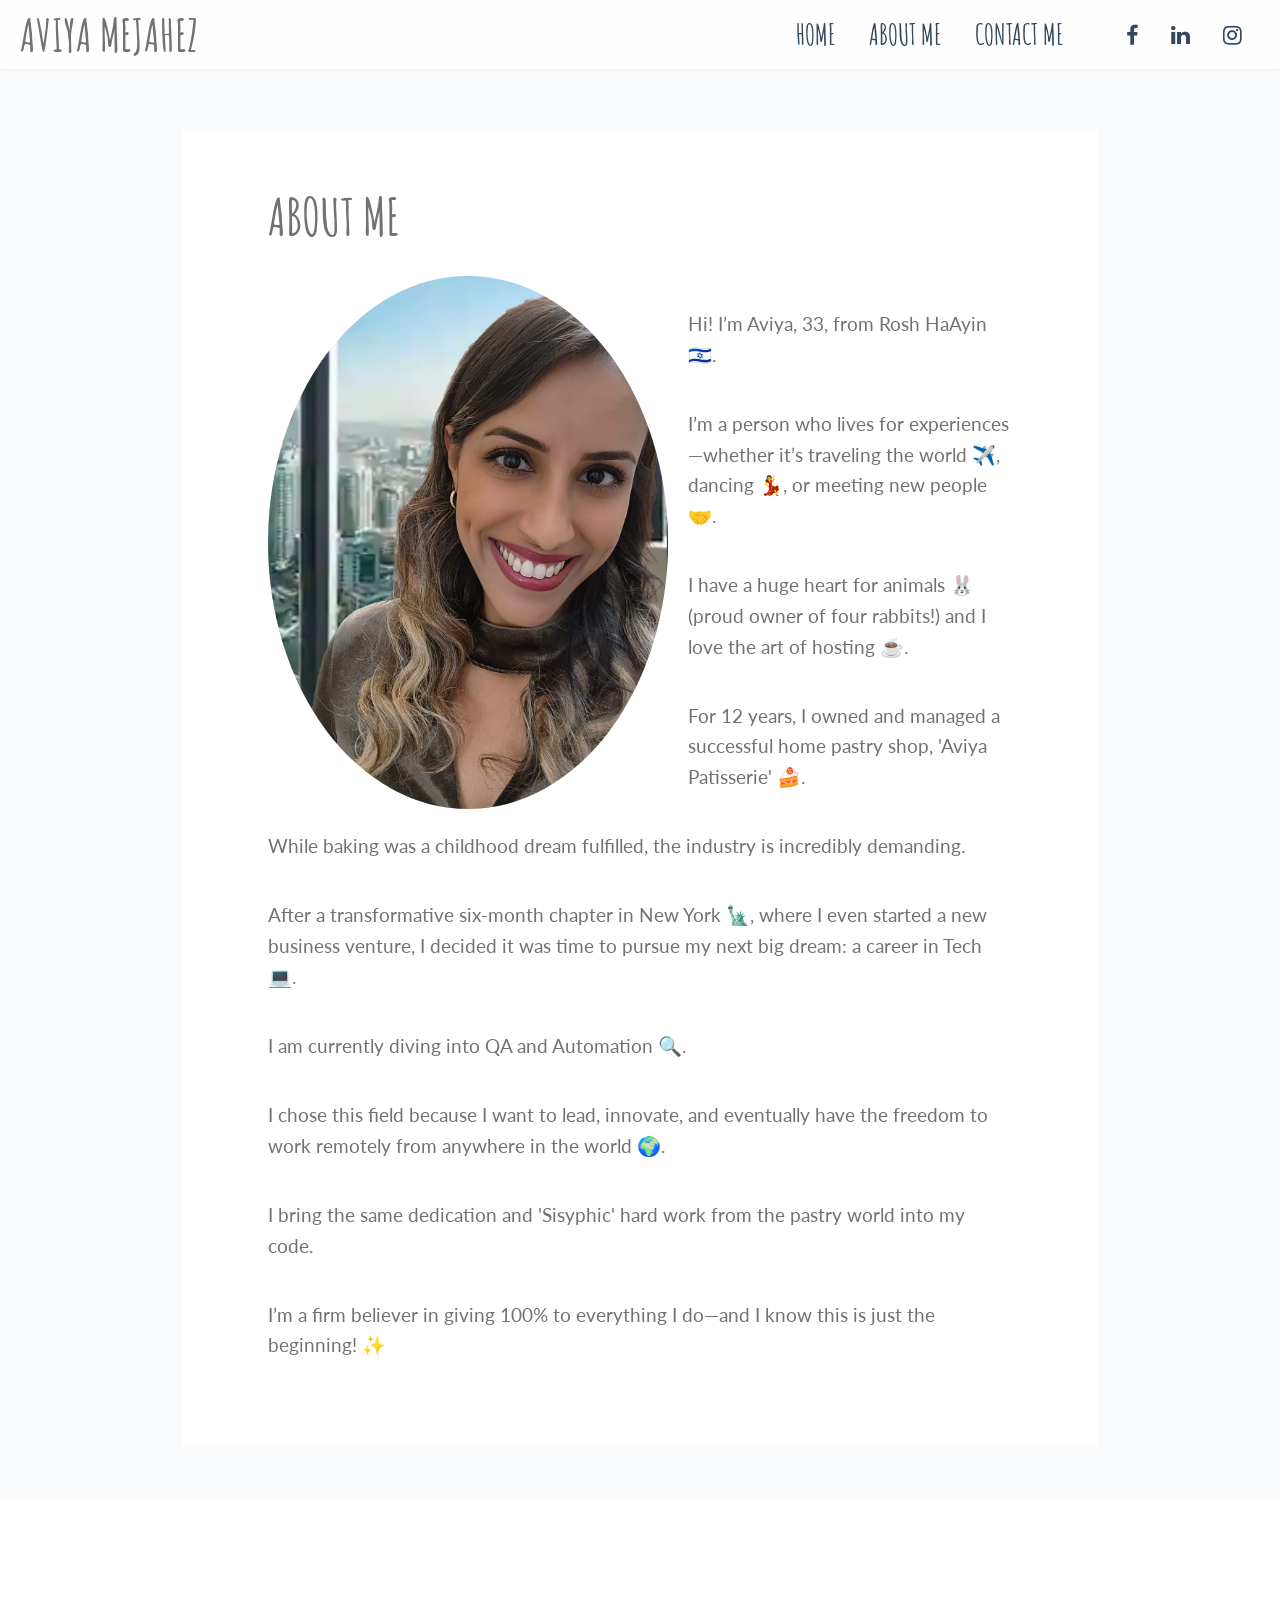
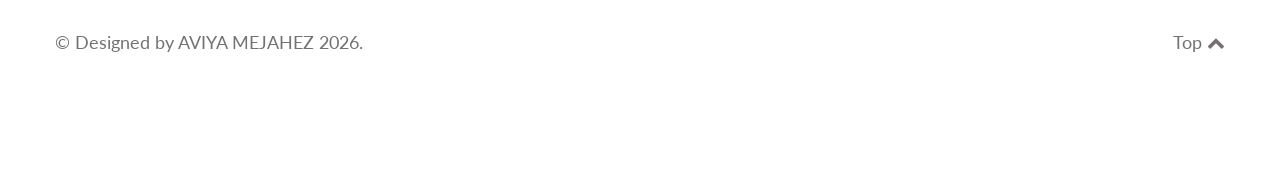
==== commit 6665f5a2: "Add files via upload" ====
--- a/about.html
+++ b/about.html
@@ -71,7 +71,7 @@
         </nav>
         <a href="#nav" class="menu-trigger"><i class="fa fa-bars"></i></a>
 
-        <a href="#topsearch" class="search-trigger"><i class="fa fa-search"></i></a>
+        
 
     </div>
 
@@ -87,7 +87,7 @@
                 <div class="inner">
                     <h1>About me</h1>
                     <div class="post-content">
-                       <img class="size-full alignleft rounded" src="images/about-me.jpg" alt="about-clare" width="300" height="300">
+                       <img class="size-full alignleft rounded" src="images/about-me.jpg" alt="about-clare" width="400" height="400">
                             <p>Hi! I’m Aviya, 33, from Rosh HaAyin 🇮🇱.</p>
 							<p>I’m a person who lives for experiences—whether it’s traveling the world ✈️, dancing 💃, or meeting new people 🤝.</p>
 							<p>I have a huge heart for animals 🐰 (proud owner of four rabbits!) and I love the art of hosting ☕.</p>
--- a/style.css
+++ b/style.css
@@ -102,7 +102,7 @@
 }
 
 body {
-  font: 13px/1.231 sans-serif;
+  font: 10px/1.1 sans-serif;
 }
 
 select, input, textarea, button {
@@ -713,9 +713,9 @@
   -webkit-appearance: none;
   outline: none;
   width: auto;
-  padding: 1em 0.75em;
+  padding: 1em 0em;
   font-size: 19px;
-  font-size: 1.9rem;
+  font-size: 2.9rem;
   font-weight: 400;
   font-family: Helvetica, Arial, sans-serif;
   width: 100%;
@@ -1247,7 +1247,7 @@
   position: relative;
 }
 body.sticky-menu .wrap.full-wrap {
-  padding-top: 6.5em;
+  padding-top: 4.5em;
 }
 
 .wrap {
@@ -1567,7 +1567,7 @@
 .hero .hero-inner span.border {
   display: inline-block;
   width: auto;
-  padding: 6px 0;
+  padding: 10px 0;
 }
 .hero .hero-inner span.border.border-top {
   border-top: 2px solid #fff;
@@ -2011,23 +2011,23 @@
 }
 
 .wrap {
-  font-size: 16px;
-  font-size: 1.6rem;
+  font-size: 18px;
+  font-size: 1.5rem;
 }
 
 .site-title {
-  font-size: 28px;
-  font-size: 2.8rem;
+  font-size: 40px;
+  font-size: 3.5rem;
 }
 
 .more-link, header nav {
-  font-size: 24px;
-  font-size: 2.4rem;
+  font-size: 20px;
+  font-size: 2.2rem;
 }
 
 .meta {
-  font-size: 22px;
-  font-size: 2.2rem;
+  font-size: 20px;
+  font-size: 2.0rem;
 }
 
 h1.large {
@@ -2036,12 +2036,12 @@
 }
 
 h1 {
-  font-size: 48px;
-  font-size: 4.8rem;
+  font-size: 50px;
+  font-size: 4rem;
 }
 
 .main-archive h2, h3#respond-title {
-  font-size: 48px;
+  font-size: 60px;
   font-size: 4.8rem;
 }
 
@@ -2051,8 +2051,8 @@
 }
 
 h3 {
-  font-size: 34px;
-  font-size: 3.4rem;
+  font-size: 44px;
+  font-size: 4.4rem;
 }
 
 h4 {
@@ -2147,7 +2147,7 @@
 
 /* Line Heights and Spacing */
 p {
-  margin: 1em 0 1.5em 0;
+  margin: 2em 0 1.5em 0;
 }
 
 .widget p {
@@ -2163,7 +2163,7 @@
 }
 
 h1 + h2.sub-title {
-  margin-top: 24px;
+  margin-top: 14px;
 }
 
 body {
@@ -2192,7 +2192,7 @@
 @media screen and (min-width: 40em) {
   /* 640px */
   html {
-    font-size: 55.5%;
+    font-size: 65.5%;
   }
 
   h1.large {
@@ -2203,7 +2203,7 @@
 @media screen and (min-width: 57.5em) {
   /* 920px */
   html {
-    font-size: 62.5%;
+    font-size: 80%;
   }
 
   h1.large {
@@ -2515,7 +2515,7 @@
 .edd_go_to_checkout.button, .edd_go_to_checkout.button.white,
 .edd-submit.button, .edd-submit.button.white {
   color: #f08c79 !important;
-  padding: 1em 2.5em;
+  padding: 1em 2em;
   text-shadow: none;
   display: inline-block;
   text-decoration: none;
@@ -2525,8 +2525,8 @@
   border: 2px solid #f08c79 !important;
   border-radius: 50px;
   background-color: transparent;
-  font-size: 20px;
-  font-size: 2rem;
+  font-size: 30px;
+  font-size: 2.3rem;
 }
 
 a.button.square {
@@ -3380,8 +3380,8 @@
 }
 
 input[type="text"], input[type="url"], input[type="email"], input[type="tel"], input[type="password"], textarea {
-  font-size: 16px;
-  font-size: 1.6rem;
+  font-size: 10px;
+  font-size: 1.3rem;
 }
 
 .home-sticky .post-image, .related .post-image {
@@ -3397,16 +3397,16 @@
 }
 
 .hero h1 {
-  font-size: 160px;
-  font-size: 16rem;
+  font-size: 100px;
+  font-size: 10rem;
 }
 .hero .hero-line-one {
   font-size: 79px;
   font-size: 7.9rem;
 }
 .hero .hero-line-two {
-  font-size: 51px;
-  font-size: 5.1rem;
+  font-size: 41px;
+  font-size: 4.1rem;
 }
 
 .sticky-inner {
@@ -3449,19 +3449,7 @@
 /* ==========================================================================
    14. Media Queries
    ========================================================================== */
-@media screen and (max-width: 480px) {
-    body {
-        font-size: 18px; /* מגדיל את טקסט הבסיס של האתר */
-    }
-    
-    p {
-        font-size: 1.1rem; /* מגדיל פסקאות טקסט, כמו בתיאור המשפחה שמופיע בנייד */
-    }
-
-    h3 a {
-        font-size: 22px; /* מגדיל את הכותרות של המקומות (כמו ROME, AUSTRIA) */
-    }
-}
+
 @media screen and (min-width: 33.75em) {
   /* 540px */
   .related-posts .posts {
@@ -3650,7 +3638,7 @@
   }
 
   body.sticky-menu .wrap.full-wrap {
-    padding-top: 5.5em;
+    padding-top: 2.5em;
   }
 
   .inner {
@@ -3707,3 +3695,5 @@
 }
 
 /*# sourceMappingURL=style.css.map */
+
+
--- a/print.css
+++ b/print.css
@@ -44,4 +44,29 @@
 .five_sixth{ width:82.67%; }
 .one_half,.one_third,.two_third,.three_fourth,.one_fourth,.one_fifth,.two_fifth,.three_fifth,.four_fifth,.one_sixth,.five_sixth{ position:relative; margin-right:4%; float:left; }
 .last{ margin-right:0 !important; clear:right; }
-.clearboth {clear:both;display:block;font-size:0;height:0;line-height:0;width:100%;}+.clearboth {clear:both;display:block;font-size:0;height:0;line-height:0;width:100
+
+
+
+
+
+
+
+
+
+
+
+@media screen and (max-width: 480px) {
+    body {
+        font-size: 16px !important; /* מגדיל את טקסט הבסיס */
+    }
+
+    p {
+        font-size: 18px !important; /* מגדיל ספציפית פסקאות, כמו ב-About */
+        line-height: 1.6 !important;
+    }
+
+    .main-wrap p {
+        font-size: 30px !important; /* מבטיח שזה יתפוס גם בתוך אזור התוכן של ה-About */
+    }
+}
--- a/ie.css
+++ b/ie.css
@@ -0,0 +1,4024 @@
+@charset "UTF-8";
+/*!
+
+	Theme Name: Itsy
+	Theme URI: http://itsy.mtdemo.meanthemes.com
+	Description: A cutesy little theme
+	Author: MeanThemes
+	Author URI: http://meanthemes.com/
+	License: GNU General Public License version 3.0
+	License URI: http://www.gnu.org/licenses/gpl-3.0.html
+	Version: 1.0.9
+	Tags: light, white, gray, one-column, two-columns, three-columns, four-columns, custom-colors, custom-menu, editor-style, featured-images, full-width-template, theme-options, translation-ready
+  Date Modified: 17th August 2016
+
+==========================================================================
+*/
+/* ==========================================================================
+	Table of Contents
+==========================================================================
+
+	0. Resets
+		0.1. Plugins
+				0.1.1 Contact Form 7
+				0.1.2 Zilla Likes
+				0.1.3 JP Player
+				0.1.4 Flexslider
+		0.2 Tables
+		0.3 Code etc.
+		0.4 Forms
+		0.5 WordPress Defaults
+		0.6 Comments
+
+	1.  Global Styles
+	2.  Sharing & Pagination
+	3.  Single, Home & Archive
+	4.  Search / Archive / Author
+	5.  404
+	6.  Archive Layout
+	7.  Contact
+	8.  Back to top
+	9.  Default Page
+	10. Related
+	11. Header & Footer Widget Areas
+	12. Colors
+	13. Shortcodes
+	14. Media Queries
+
+*/
+/* ==========================================================================
+    0 Resets & Box Sizing
+  ========================================================================== */
+html, body, div, span, object, iframe, h1, h2, h3, h4, h5, h6, p, blockquote, pre, abbr, address, cite, code, del, dfn, em, img, ins, kbd, q, samp, small, strong, sub, sup, var, b, i, dl, dt, dd, ol, ul, li, fieldset, form, label, legend, table, caption, tbody, tfoot, thead, tr, th, td, article, aside, canvas, details, figcaption, figure, footer, header, hgroup, menu, nav, section, summary, time, mark, audio, video {
+  border: 0;
+  font-size: 100%;
+  font: inherit;
+  vertical-align: baseline;
+  margin: 0;
+  padding: 0;
+}
+
+article, aside, details, figcaption, figure, footer, header, hgroup, menu, nav, section {
+  display: block;
+}
+
+blockquote, q {
+  quotes: none;
+}
+
+blockquote:before, blockquote:after, q:before, q:after {
+  content: none;
+}
+
+ins {
+  background-color: #ff9;
+  color: #333;
+  text-decoration: none;
+}
+
+mark {
+  background-color: #ff9;
+  color: #333;
+  font-style: italic;
+  font-weight: 700;
+}
+
+del {
+  text-decoration: line-through;
+}
+
+abbr[title], dfn[title] {
+  border-bottom: 1px dotted;
+  cursor: help;
+}
+
+table {
+  border-collapse: collapse;
+  border-spacing: 0;
+}
+
+hr {
+  display: block;
+  height: 1px;
+  border: 0;
+  border-top: 1px solid #ccc;
+  margin: 1em 0;
+  padding: 0;
+}
+
+input, select {
+  vertical-align: middle;
+}
+
+body {
+  font: 13px/1.231 sans-serif;
+}
+
+select, input, textarea, button {
+  font: 99% sans-serif;
+}
+
+pre, code, kbd, samp {
+  font-family: monospace, sans-serif;
+}
+
+html {
+  overflow-y: scroll;
+}
+
+a:hover, a:active {
+  outline: none;
+}
+
+ul, ol {
+  margin-left: 2em;
+}
+
+ol {
+  list-style-type: decimal;
+}
+
+nav ul, nav li {
+  list-style: none;
+  list-style-image: none;
+  margin: 0;
+}
+
+small {
+  font-size: 85%;
+}
+
+strong, th {
+  font-weight: 700;
+}
+
+td {
+  vertical-align: top;
+}
+
+sub, sup {
+  font-size: 75%;
+  line-height: 0;
+  position: relative;
+}
+
+sup {
+  top: -.5em;
+}
+
+sub {
+  bottom: -.25em;
+}
+
+pre {
+  white-space: pre-wrap;
+  word-wrap: break-word;
+  padding: 1em;
+}
+
+textarea {
+  overflow: auto;
+}
+
+.ie6 legend, .ie7 legend {
+  margin-left: -7px;
+}
+
+input[type="checkbox"] {
+  vertical-align: bottom;
+}
+
+.ie7 input[type="checkbox"] {
+  vertical-align: baseline;
+}
+
+label, input[type="button"], input[type="submit"], input[type="image"], button {
+  cursor: pointer;
+}
+
+button, input, select, textarea {
+  margin: 0;
+}
+
+input:invalid, textarea:invalid {
+  border-radius: 1px;
+  -moz-box-shadow: 0 0 5px red;
+  -webkit-box-shadow: 0 0 5px red;
+  box-shadow: 0 0 5px red;
+}
+
+.no-boxshadow input:invalid, .no-boxshadow textarea:invalid {
+  background-color: #f0dddd;
+}
+
+button {
+  width: auto;
+  overflow: visible;
+}
+
+.ie7 img {
+  -ms-interpolation-mode: bicubic;
+}
+
+input[type="radio"], .ie6 input {
+  vertical-align: text-bottom;
+}
+
+em, i {
+  font-style: oblique;
+}
+
+img {
+  max-width: 100%;
+  height: auto;
+}
+
+* {
+  -webkit-font-smoothing: aliased;
+  -webkit-box-sizing: border-box;
+  -moz-box-sizing: border-box;
+  box-sizing: border-box;
+}
+
+/* ==========================================================================
+		0.1 Plugins
+	========================================================================== */
+/* ==========================================================================
+  0.1.1 - Contact Form 7
+  ========================================================================== */
+body input[type=text].wpcf7-not-valid, body input[type=email].wpcf7-not-valid, body input[type=tel].wpcf7-not-valid, body textarea.wpcf7-not-valid {
+  border: 2px solid #fb4040;
+}
+
+body span.wpcf7-not-valid-tip {
+  display: block;
+  color: #fb4040;
+  border: none;
+  position: relative;
+  top: auto;
+  left: auto;
+  padding: 0;
+  margin-top: 2px;
+  background: none;
+  font-size: 15px;
+}
+
+body div.wpcf7-validation-errors {
+  background: #ffe2e2;
+  border: 2px solid #ff8a8a;
+  color: #fb4040;
+}
+
+body div.wpcf7-response-output {
+  margin: 10px 0 35px 0;
+  padding: 20px;
+  box-sizing: border-box;
+  -webkit-box-sizing: border-box;
+  -moz-box-sizing: border-box;
+}
+
+body .wpcf7-mail-sent-ng {
+  background: #fff2e2;
+  border: 2px solid #ffbc8a;
+  color: #e17731;
+}
+
+body .wpcf7-mail-sent-ok {
+  background: #e8ffe2;
+  border: 2px solid #6fdf51;
+  color: #1ea524;
+}
+
+/* ==========================================================================
+  0.1.2 - Zilla Likes
+  ========================================================================== */
+article .zilla-likes {
+  padding-top: 40px;
+  padding-bottom: 20px;
+  padding-left: 0;
+  text-decoration: none;
+  width: 100%;
+  text-align: center;
+  background: none;
+  font-family: 'Helvetica', Arial, sans-serif;
+  font-size: 20px;
+}
+article .zilla-likes .zilla-likes-count:before {
+  content: '';
+  width: 60px;
+  height: 60px;
+  display: block;
+  background: url(assets/img/zillalikes-on.svg) center center no-repeat;
+  background: url(assets/img/zillalikes-off.svg) center center no-repeat;
+  margin: 0 auto -43px auto;
+}
+article .zilla-likes:hover, article .zilla-likes.active {
+  background: none;
+  padding-left: 0 !important;
+}
+article .zilla-likes:hover .zilla-likes-count:before, article .zilla-likes.active .zilla-likes-count:before {
+  background: url(assets/img/zillalikes-on.svg) center center no-repeat;
+}
+article .zilla-likes:hover .zilla-likes-count:before {
+  -webkit-animation: pulsate 1s ease-in-out;
+  -webkit-animation-iteration-count: infinite;
+}
+
+@-webkit-keyframes pulsate {
+  0% {
+    -webkit-transform: scale(1, 1);
+  }
+  25% {
+    -webkit-transform: scale(0.9, 0.9);
+  }
+  50% {
+    -webkit-transform: scale(1, 1);
+  }
+  75% {
+    -webkit-transform: scale(1.1, 1.1);
+  }
+  100% {
+    -webkit-transform: scale(1, 1);
+  }
+}
+/* Pinterest Pro CSS override */
+.main article:first-of-type a.pib-hover-btn-link {
+  top: 100px !important;
+}
+
+/* ==========================================================================
+	0.1.3 JP Player
+	========================================================================== */
+/*
+ * Skin for jPlayer Plugin (http://jplayer.org/)
+ * jPlayer Version: 2.5.0
+ *
+ * Based on Author: @thelukemcdonald (lukemcdonald.com) implementation and design by @ormanclark (premiumpixels.com).
+ */
+.jp-interface {
+  margin: 0 auto;
+  height: 50px;
+  overflow: hidden;
+  position: relative;
+  background: #272727;
+}
+
+.entry-content-media-audio {
+  position: relative;
+}
+
+article .jp-interface ul,
+article .jp-interface ul li {
+  padding: 0;
+  margin: 0;
+  line-height: 0;
+}
+
+ul.jp-controls,
+.jp-interface ul.jp-controls li {
+  position: absolute;
+  width: 49px;
+  height: 34px;
+}
+
+.jp-interface ul.jp-controls a {
+  display: block;
+  overflow: hidden;
+  text-indent: 100%;
+  white-space: nowrap;
+  overflow: hidden;
+  position: absolute;
+  z-index: 2;
+}
+
+.jp-interface ul.jp-controls a span {
+  display: block;
+  overflow: hidden;
+}
+
+a.jp-play span,
+a.jp-pause span {
+  height: 50px;
+  width: 50px;
+}
+
+a.jp-play span,
+a.jp-pause span {
+  background: url(assets/img/audio.png) 10px -4px no-repeat;
+}
+
+a.jp-pause span {
+  background-position: 10px -66px;
+  display: none;
+}
+
+a.jp-pause:hover span,
+a.jp-play:hover span {
+  opacity: .7;
+}
+
+div.jp-progress {
+  background-color: #5F5F5F;
+  margin: 20px 25px 0 50px;
+}
+
+div.jp-seek-bar {
+  cursor: pointer;
+  height: 100%;
+  width: 0;
+  background-color: #efefef;
+  background: rgba(255, 255, 255, 0.3);
+}
+
+div.jp-seeking-bg {
+  display: none;
+}
+
+div.jp-play-bar {
+  background: rgba(255, 255, 255, 0.3);
+  height: 11px;
+  width: 0;
+}
+
+.jp-audio,
+.jp-video {
+  clear: both;
+}
+
+div.jp-jplayer audio,
+div.jp-jplayer {
+  width: 0;
+  height: 0;
+}
+
+.jp-video .jp-jplayer {
+  height: auto !important;
+}
+
+/* ==========================================================================
+0.1.4 Flexslider
+========================================================================== */
+/*
+* jQuery FlexSlider v2.2.0
+* http://www.woothemes.com/flexslider/
+*
+* Copyright 2012 WooThemes
+* Free to use under the GPLv2 license.
+* http://www.gnu.org/licenses/gpl-2.0.html
+*
+* Contributing author: Tyler Smith (@mbmufffin)
+*/
+/* Browser Resets
+*********************************/
+.flex-container a:active,
+.flexslider a:active,
+.flex-container a:focus,
+.flexslider a:focus {
+  outline: none;
+}
+
+.slides,
+.flex-control-nav,
+.flex-direction-nav {
+  margin: 0;
+  padding: 0;
+  list-style: none;
+}
+
+/* FlexSlider Necessary Styles
+*********************************/
+.flexslider {
+  margin: 0;
+  padding: 0;
+}
+
+.flexslider .slides > li {
+  display: none;
+  -webkit-backface-visibility: hidden;
+}
+
+/* Hide the slides before the JS is loaded. Avoids image jumping */
+.flexslider .slides img {
+  width: 100%;
+  display: block;
+}
+
+.flex-pauseplay span {
+  text-transform: capitalize;
+}
+
+/* Clearfix for the .slides element */
+.slides:after {
+  content: "\0020";
+  display: block;
+  clear: both;
+  visibility: hidden;
+  line-height: 0;
+  height: 0;
+}
+
+html[xmlns] .slides {
+  display: block;
+}
+
+* html .slides {
+  height: 1%;
+}
+
+/* No JavaScript Fallback */
+/* If you are not using another script, such as Modernizr, make sure you
+* include js that eliminates this class on page load */
+.no-js .slides > li:first-child {
+  display: block;
+}
+
+/* FlexSlider MeanThemes Theme
+*********************************/
+.flexslider {
+  margin: 0;
+  position: relative;
+  zoom: 1;
+}
+
+.flexslider > ul.slides, .flexslider ul.slides > li {
+  padding: 0;
+  margin: 0;
+}
+
+.flex-viewport {
+  max-height: 2000px;
+  -webkit-transition: all 1s ease;
+  -moz-transition: all 1s ease;
+  -o-transition: all 1s ease;
+  transition: all 1s ease;
+}
+
+.loading .flex-viewport {
+  max-height: 300px;
+}
+
+.flexslider .slides {
+  zoom: 1;
+}
+
+.carousel li {
+  margin-right: 5px;
+}
+
+/* Direction Nav */
+.flex-direction-nav {
+  *height: 0;
+}
+
+.flex-direction-nav a {
+  text-decoration: none;
+  display: block;
+  width: 40px;
+  height: 40px;
+  margin: -20px 0 0;
+  position: absolute;
+  top: 50%;
+  z-index: 10;
+  overflow: hidden;
+  opacity: 0;
+  cursor: pointer;
+  color: rgba(255, 255, 255, 0.8);
+  -webkit-transition: all .3s ease;
+  -moz-transition: all .3s ease;
+  transition: all .3s ease;
+}
+
+.flex-direction-nav .flex-prev {
+  left: 0;
+}
+
+.flex-direction-nav .flex-next {
+  right: 0;
+  text-align: right;
+}
+
+.flexslider:hover .flex-prev {
+  opacity: 0.7;
+  left: 20px;
+}
+
+.flexslider:hover .flex-next {
+  opacity: 0.7;
+  right: 20px;
+}
+
+.flexslider:hover .flex-next:hover, .flexslider:hover .flex-prev:hover {
+  opacity: 1;
+}
+
+.flex-direction-nav .flex-disabled {
+  opacity: 0 !important;
+  filter: alpha(opacity=0);
+  cursor: default;
+}
+
+.flex-direction-nav a:before {
+  font-family: "FontAwesome";
+  font-size: 40px;
+  display: inline-block;
+  content: '\f104';
+}
+
+.flex-direction-nav a.flex-next:before {
+  content: '\f105';
+}
+
+/* Control Nav */
+.flex-control-nav {
+  position: absolute;
+  right: 20px;
+  bottom: 1em;
+  z-index: 3;
+}
+.flex-control-nav li {
+  display: inline-block;
+}
+.flex-control-nav li a {
+  display: inline-block;
+  width: 10px;
+  height: 10px;
+  margin: 0 4px;
+  text-indent: -999em;
+  border: 2px solid #fff;
+  border-radius: 6px;
+  cursor: pointer;
+  opacity: .4;
+  -webkit-transition: background .5s, opacity .5s;
+  -moz-transition: background .5s, opacity .5s;
+  transition: background .5s, opacity .5s;
+}
+.flex-control-nav li a:hover {
+  opacity: 0.7;
+}
+.flex-control-nav li a.flex-active {
+  background: #fff;
+  background: rgba(255, 255, 255, 0.8);
+  opacity: 1;
+}
+
+.flex-control-thumbs {
+  margin: 5px 0 0;
+  position: static;
+  overflow: hidden;
+}
+
+.flex-control-thumbs li {
+  width: 25%;
+  float: left;
+  margin: 0;
+}
+
+.flex-control-thumbs img {
+  width: 100%;
+  display: block;
+  opacity: .7;
+  cursor: pointer;
+}
+
+.flex-control-thumbs img:hover {
+  opacity: 1;
+}
+
+.flex-control-thumbs .flex-active {
+  opacity: 1;
+  cursor: default;
+}
+
+@media screen and (max-width: 860px) {
+  .flex-direction-nav .flex-prev {
+    opacity: 1;
+    left: 10px;
+  }
+
+  .flex-direction-nav .flex-next {
+    opacity: 1;
+    right: 10px;
+  }
+}
+/* ==========================================================================
+  Zilla Likes
+  ========================================================================== */
+article .zilla-likes {
+  padding-top: 40px;
+  padding-bottom: 20px;
+  padding-left: 0;
+  text-decoration: none;
+  width: 100%;
+  text-align: center;
+  background: none;
+  font-family: 'Helvetica', Arial, sans-serif;
+  font-size: 20px;
+}
+article .zilla-likes .zilla-likes-count:before {
+  content: '';
+  width: 60px;
+  height: 60px;
+  display: block;
+  background: url(assets/img/zillalikes-on.svg) center center no-repeat;
+  background: url(assets/img/zillalikes-off.svg) center center no-repeat;
+  margin: 0 auto -43px auto;
+}
+article .zilla-likes:hover, article .zilla-likes.active {
+  background: none;
+  padding-left: 0 !important;
+}
+article .zilla-likes:hover .zilla-likes-count:before, article .zilla-likes.active .zilla-likes-count:before {
+  background: url(assets/img/zillalikes-on.svg) center center no-repeat;
+}
+article .zilla-likes:hover .zilla-likes-count:before {
+  -webkit-animation: pulsate 1s ease-in-out;
+  -webkit-animation-iteration-count: infinite;
+}
+
+@-webkit-keyframes pulsate {
+  0% {
+    -webkit-transform: scale(1, 1);
+  }
+  25% {
+    -webkit-transform: scale(0.9, 0.9);
+  }
+  50% {
+    -webkit-transform: scale(1, 1);
+  }
+  75% {
+    -webkit-transform: scale(1.1, 1.1);
+  }
+  100% {
+    -webkit-transform: scale(1, 1);
+  }
+}
+.isotope-item {
+  z-index: 2;
+}
+
+.isotope-hidden.isotope-item {
+  pointer-events: none;
+  z-index: 1;
+}
+
+.isotope, .isotope .isotope-item {
+  -webkit-transition-duration: 0.8s;
+  -moz-transition-duration: 0.8s;
+  -ms-transition-duration: 0.8s;
+  -o-transition-duration: 0.8s;
+  transition-duration: 0.8s;
+}
+
+.isotope {
+  -webkit-transition-property: height, width;
+  -moz-transition-property: height, width;
+  -ms-transition-property: height, width;
+  -o-transition-property: height, width;
+  transition-property: height, width;
+}
+
+.isotope .isotope-item {
+  -webkit-transition-property: -webkit-transform, opacity;
+  -moz-transition-property: -moz-transform, opacity;
+  -ms-transition-property: -ms-transform, opacity;
+  -o-transition-property: top, left, opacity;
+  transition-property: transform, opacity;
+}
+
+/* ==========================================================================
+		0.2 Tables
+	========================================================================== */
+table {
+  max-width: 100%;
+}
+
+table, table td, table th {
+  border: 1px solid #ccc;
+  border-collapse: collapse;
+}
+
+table td, table th {
+  padding: 10px;
+}
+
+table th {
+  background: #f3f3f3;
+  font-weight: 700;
+}
+
+table tr:nth-child(odd) td {
+  background: #f9f9f9;
+}
+
+/* ==========================================================================
+			0.3 Code etc.
+	========================================================================== */
+dl {
+  margin: 1.6em 0;
+}
+
+dl dt {
+  float: left;
+  width: 180px;
+  overflow: hidden;
+  clear: left;
+  text-align: right;
+  text-overflow: ellipsis;
+  white-space: nowrap;
+  font-weight: bold;
+  margin-bottom: 1em;
+}
+
+dl dd {
+  margin-left: 200px;
+  margin-bottom: 1em;
+}
+
+.gallery dl {
+  margin: auto;
+}
+.gallery dl dt {
+  float: none;
+  width: auto;
+  overflow: auto;
+  clear: none;
+  text-align: inherit;
+  text-overflow: none;
+  white-space: inherit;
+  font-weight: inherit;
+  margin-bottom: auto;
+}
+.gallery dl dd {
+  margin-left: auto;
+  margin-bottom: auto;
+}
+.gallery dd.wp-caption-text {
+  position: relative;
+  top: 0;
+  left: 0;
+  bottom: 0;
+  width: auto;
+  background: none;
+  margin: auto !important;
+  padding: 0.25em !important;
+}
+
+mark {
+  background-color: #ffc336;
+}
+
+code, tt {
+  padding: 0 4px;
+  font-family: "Courier New", monospace, sans-serif;
+  border: 1px solid #E3EDF3;
+  background: #F7FAFB;
+  border-radius: 2px;
+  display: inline-block;
+}
+
+pre {
+  margin: 0 0 20px 0;
+  border: 1px solid #E3EDF3;
+  width: 96%;
+  padding: 20px;
+  font-family: "Courier New", monospace, sans-serif;
+  white-space: pre;
+  overflow: auto;
+  background: #F7FAFB;
+  border-radius: 3px;
+}
+
+h2 + pre {
+  margin-top: 20px;
+}
+
+pre code, tt {
+  font-size: inherit;
+  white-space: -moz-pre-wrap;
+  white-space: pre-wrap;
+  background: transparent;
+  border: none;
+  padding: 0;
+}
+
+kbd {
+  display: inline-block;
+  margin-bottom: 0.4em;
+  padding: 1px 8px;
+  border: #ccc 1px solid;
+  color: #666;
+  text-shadow: #fff 0 1px 0;
+  font-size: 0.9em;
+  font-weight: bold;
+  background: #f4f4f4;
+  border-radius: 4px;
+  box-shadow: 0 1px 0 rgba(0, 0, 0, 0.2), 0 1px 0 0 #fff inset;
+}
+
+/* ==========================================================================
+		0.Forms
+	========================================================================== */
+::-webkit-input-placeholder {
+  color: #737171;
+}
+
+:-moz-placeholder {
+  /* Firefox 18- */
+  color: #737171;
+}
+
+::-moz-placeholder {
+  /* Firefox 19+ */
+  color: #737171;
+}
+
+:-ms-input-placeholder {
+  color: #737171;
+}
+
+input[type="text"], input[type="url"], input[type="email"],
+input[type="tel"], input[type="password"], textarea {
+  background-color: rgba(0, 0, 0, 0.05);
+  background-color: #efefef;
+  border: none;
+  border-radius: 0;
+  -webkit-appearance: none;
+  outline: none;
+  width: auto;
+  padding: 1em 0.75em;
+  font-size: 19px;
+  font-size: 1.9rem;
+  font-weight: 400;
+  font-family: Helvetica, Arial, sans-serif;
+  width: 100%;
+  color: #737171;
+  -o-transition: all 0.25s ease-in-out;
+  -webkit-transition: all 0.25s ease-in-out;
+  -moz-transition: all 0.25s ease-in-out;
+  transition: all 0.25s ease-in-out;
+}
+
+input[type="submit"], button {
+  -webkit-appearance: none;
+  background-color: transparent;
+  font-size: 20px;
+}
+
+input[type="text"]:hover, input[type="url"]:hover, input[type="email"]:hover,
+input[type="tel"]:hover, input[type="password"]:hover, textarea:hover {
+  color: #737171;
+  background-color: rgba(0, 0, 0, 0.09);
+}
+
+input[type="text"]:focus, input[type="url"]:focus, input[type="email"]:focus,
+input[type="tel"]:focus, input[type="password"]:focus, textarea:focus {
+  color: #737171;
+  box-shadow: none;
+  background-color: rgba(0, 0, 0, 0.11);
+}
+
+select {
+  width: 100%;
+}
+
+input.searchsubmit,
+input[type="submit"].searchsubmit {
+  display: none;
+}
+
+/* ==========================================================================
+    0.5 WordPress Defaults
+  ========================================================================== */
+.alignnone {
+  margin: 5px 0 20px;
+}
+
+a img.alignnone {
+  margin: 5px 20px 20px 0;
+}
+
+a img.aligncenter {
+  display: block;
+  margin-left: auto;
+  margin-right: auto;
+}
+
+.aligncenter,
+div.aligncenter,
+.aligncenter {
+  display: block;
+  margin: 5px auto;
+  clear: both;
+}
+
+.alignright,
+a img.alignright {
+  float: right;
+  margin: 5px 0 20px 20px;
+}
+
+.alignleft,
+a img.alignleft {
+  float: left;
+  margin: 5px 20px 20px 0;
+}
+
+.sticky {
+  font-style: normal;
+}
+
+.gallery-caption {
+  font-style: normal;
+  font-size: 80%;
+}
+
+.bypostauthor .avatar {
+  border-color: #ccc;
+}
+
+.wp-caption-text {
+  position: absolute;
+  top: auto;
+  bottom: 15px;
+  left: 15px;
+  padding: 15px 12px !important;
+  margin: 0 !important;
+  line-height: 1;
+  background: #fff;
+  background: rgba(255, 255, 255, 0.8);
+  font-size: 90% !important;
+  -o-transition: opacity 0.25s ease-in-out;
+  -webkit-transition: opacity 0.25s ease-in-out;
+  -moz-transition: opacity 0.25s ease-in-out;
+  transition: opacity 0.25s ease-in-out;
+}
+.wp-caption-text.featured-text {
+  left: 15px;
+  bottom: 15px;
+}
+
+.wp-caption, .post-image:hover, .flexslider:hover {
+  position: relative;
+}
+.wp-caption:hover .wp-caption-text, .post-image:hover:hover .wp-caption-text, .flexslider:hover:hover .wp-caption-text {
+  opacity: 0;
+}
+
+/* calendar widget */
+#wp-calendar {
+  width: 85%;
+  margin: 0 auto;
+  max-width: 400px;
+  font-size: 13px;
+  font-size: 1.3rem;
+  font-family: 'Amatic SC', Arial, Verdana, sans-serif;
+  font-weight: 900;
+}
+
+#wp-calendar caption {
+  text-align: center;
+  font-size: 18px;
+  font-size: 1.8rem;
+  margin-top: 10px;
+  margin-bottom: 15px;
+}
+
+#wp-calendar thead {
+  font-size: 13px;
+  font-size: 1.3rem;
+}
+
+#wp-calendar thead th, #wp-calendar td {
+  border: none;
+}
+
+#wp-calendar thead th {
+  padding-bottom: 10px;
+  font-weight: 700;
+  text-align: center;
+  padding: 8px;
+  background: none;
+  border-bottom: 1px solid #ccc;
+  border-bottom: 1px solid rgba(0, 0, 0, 0.15);
+}
+
+#wp-calendar tbody {
+  color: #414141;
+}
+
+table#wp-calendar td {
+  background: none;
+}
+
+#wp-calendar tbody td {
+  background: none;
+  border: none;
+  text-align: center;
+  padding: 5px;
+}
+
+#wp-calendar td a {
+  background: #ccc;
+  display: inline-block;
+  color: #000;
+  display: block;
+  margin: auto;
+  padding: 4px;
+  width: 25px;
+  height: 25px;
+  line-height: 19px;
+  margin-top: -2px;
+}
+
+#wp-calendar td#today {
+  position: relative;
+  padding-top: 6px;
+}
+
+#wp-calendar td#today:before {
+  position: absolute;
+  left: 0;
+  top: 0;
+  content: '';
+  display: block;
+  margin: 2px auto 0 auto;
+  border-radius: 50px;
+  padding: 0;
+  width: 28px;
+  height: 25px;
+  line-height: 20px;
+  color: #000;
+}
+
+#wp-calendar tfoot a {
+  display: inline-block;
+  padding: 0;
+  background: none;
+}
+
+#wp-calendar tbody tr td.pad:hover {
+  background: none;
+}
+
+#wp-calendar tbody .pad {
+  background: none;
+}
+
+#wp-calendar tfoot #next {
+  font-size: 12px;
+  font-size: 1.2rem;
+  text-transform: uppercase;
+  text-align: right;
+  white-space: nowrap;
+}
+
+#wp-calendar tfoot #prev a {
+  font-size: 12px;
+  font-size: 1.2rem;
+  text-transform: uppercase;
+  white-space: nowrap;
+}
+
+/* ==========================================================================
+	0.6 Comments
+==========================================================================
+*/
+h3#respond-title {
+  margin-bottom: 0.35em;
+}
+
+.author-avatar img {
+  width: 50px;
+  height: 50px;
+  -webkit-box-sizing: content-box;
+  -moz-box-sizing: content-box;
+  box-sizing: content-box;
+  border-radius: 100px;
+}
+
+.author-avatar.avatar-small img {
+  width: 25px;
+  height: 25px;
+}
+
+.comments-wrapper {
+  position: relative;
+  z-index: 1;
+  padding-top: 0;
+  margin-top: 2em;
+}
+
+p.form-submit {
+  margin-bottom: 0;
+}
+
+#comments {
+  display: inline-block;
+  width: 100%;
+}
+#comments h5#respond {
+  margin-top: 30px;
+}
+#comments h5#respond span {
+  color: #f08c79;
+}
+#comments .url, #comments .comment-date {
+  text-decoration: none;
+  margin-top: -0.75em;
+  display: block;
+}
+#comments .url {
+  font-size: 120%;
+}
+#comments .comment-date {
+  margin-top: 0;
+  margin-bottom: -1em;
+  font-size: 80%;
+}
+#comments .commentlist, #comments .commentlist ul {
+  list-style-type: none;
+  padding: 0;
+  margin: 0;
+}
+#comments .commentlist {
+  padding-top: 0;
+  padding-bottom: 1em;
+  margin-bottom: 2em;
+  border-bottom: 1px solid rgba(0, 0, 0, 0.05);
+}
+#comments .commentlist li {
+  display: table;
+  width: 100%;
+  margin-top: 20px;
+}
+#comments .commentlist li .comment-date {
+  border: none;
+  padding: 8px 0 4px 0;
+  display: block;
+}
+#comments .commentlist li .comment-reply-link {
+  display: inline-block;
+  margin-top: 0;
+  font-size: 70%;
+  padding: 0.35em 1.25em;
+}
+#comments .commentlist li .author-avatar, #comments .commentlist li .comment-body {
+  display: table-cell;
+  vertical-align: top;
+}
+#comments .commentlist li .author-avatar {
+  width: 60px;
+}
+#comments .commentlist ul {
+  padding: 20px 0 0 40px;
+  position: relative;
+  display: block;
+}
+#comments .commentlist ul li {
+  padding: 20px 0;
+  margin: 0 0 20px 0;
+  border-top: 3px solid rgba(0, 0, 0, 0.05);
+  display: table;
+}
+#comments .commentlist ul li .author-avatar, #comments .commentlist ul li .comment-body {
+  display: table-cell;
+}
+#comments .commentlist ul li:first-child {
+  border-top: none;
+}
+#comments .commentlist .commentlist li:first-child li,
+#comments .commentlist .commentlist ul li {
+  border-top: 1px solid rgba(0, 0, 0, 0.05);
+}
+#comments label, #comments label + .required {
+  position: absolute;
+  left: -9999em;
+}
+
+input#author, input#email, input#url {
+  max-width: 500px;
+}
+
+textarea#comment {
+  height: 250px;
+}
+
+button:hover, input[type="submit"]:hover {
+  opacity: 0.8;
+}
+
+/* ==========================================================================
+	1. Global
+	========================================================================== */
+header.header, .widget, .post, .comments-wrapper, .author-wrap, .related-posts {
+  border: 1px solid #efefef;
+}
+
+.related-posts .post, .home-sticky .post {
+  border: none;
+}
+
+html {
+  -webkit-text-size-adjust: none;
+  -webkit-font-smoothing: antialiased;
+  text-rendering: optimizeLegibility;
+  font-size: 62.5%;
+  height: 100%;
+}
+
+body {
+  margin: 0;
+  padding: 0;
+  height: 100%;
+  color: #737171;
+}
+
+.widget input.searchsubmit {
+  display: none;
+}
+
+a, .basic-item a h2, a h1, a h2 {
+  text-decoration: none;
+  -o-transition: all 0.25s ease-in-out;
+  -webkit-transition: all 0.25s ease-in-out;
+  -moz-transition: all 0.25s ease-in-out;
+  transition: all 0.25s ease-in-out;
+}
+
+/* GPU Enhanced */
+body.overlay-active header.header, body.overlay-active .wrap,
+.pagination li a:before, .share-overlay, .post-image a, .post-image a:hover {
+  -webkit-transform: translatez(0);
+  -moz-transform: translatez(0);
+  -ms-transform: translatez(0);
+  -o-transform: translatez(0);
+  transform: translatez(0);
+}
+
+.side {
+  -webkit-transform: translate3d(0, 0, 0);
+}
+
+.blur-enabled #topsearch {
+  background: rgba(255, 255, 255, 0.85);
+}
+
+.sidebar-off .wrap.full-wrap, .sidebar-off.sidebar-switch .wrap.full-wrap {
+  max-width: 916px;
+  padding: 0;
+}
+.sidebar-off .wrap.full-wrap .main-wrap, .sidebar-off.sidebar-switch .wrap.full-wrap .main-wrap {
+  width: 100%;
+  float: none;
+}
+
+#topsearch {
+  display: none;
+  -webkit-overflow-scrolling: touch;
+  position: fixed;
+  top: 0;
+  left: 0;
+  width: 100%;
+  height: 100%;
+  overflow: auto;
+  background-color: #fff;
+  background: rgba(255, 255, 255, 0.85);
+  z-index: 99;
+  padding: 1em;
+  margin: 0;
+  text-align: center;
+  color: #737171;
+}
+#topsearch .table {
+  display: table;
+  width: 100%;
+  height: 100%;
+}
+#topsearch .table .table-cell {
+  width: 100%;
+  display: table-cell;
+  vertical-align: middle;
+}
+#topsearch .search-trigger {
+  position: absolute;
+  top: 20px;
+  right: 20px;
+  color: #737171;
+  font-size: 20px;
+  padding: 10px;
+}
+#topsearch input.s {
+  background-color: transparent;
+  font-size: 30px;
+  border-bottom: 1px solid #f08c79;
+  max-width: 800px;
+}
+#topsearch input.s::-webkit-input-placeholder {
+  color: #737171;
+}
+#topsearch input.s:-moz-placeholder {
+  color: #737171;
+}
+#topsearch input.s::-moz-placeholder {
+  color: #737171;
+}
+#topsearch input.s:-ms-input-placeholder {
+  color: #737171;
+}
+
+header.header {
+  position: relative;
+  display: block;
+  width: 100%;
+  box-shadow: 0 0 5px 0 rgba(0, 0, 0, 0.07);
+  z-index: 6;
+}
+header.header i.fa {
+  font-size: 17px;
+  display: inline-block;
+  vertical-align: middle;
+}
+header.header:before {
+  content: '';
+  position: absolute;
+  top: 0;
+  left: 0;
+  width: 100%;
+  height: 100%;
+}
+header.header .header-wrap {
+  position: relative;
+  display: table;
+  width: 100%;
+  max-width: 1330px;
+  padding: 1em;
+  margin: 0 auto;
+}
+header.header a.search-trigger, header.header a.menu-trigger {
+  display: table-cell;
+  vertical-align: middle;
+  width: 20px;
+  padding: 5px 7px;
+}
+header.header a.search-trigger, header.header a.menu-trigger, header.header .logo {
+  position: relative;
+  z-index: 5;
+}
+header.header nav {
+  text-align: right;
+  position: absolute;
+  left: -9999em;
+  opacity: 0;
+  -o-transition: opacity 0.25s ease-in-out;
+  -webkit-transition: opacity 0.25s ease-in-out;
+  -moz-transition: opacity 0.25s ease-in-out;
+  transition: opacity 0.25s ease-in-out;
+}
+header.header nav ul li {
+  display: inline;
+  margin-left: 1em;
+  position: relative;
+}
+header.header nav ul li ul {
+  display: none;
+}
+header.header nav ul li:first-child {
+  margin-left: 0;
+}
+header.header .logo, header.header .nav-trigger {
+  display: table-cell;
+  vertical-align: middle;
+}
+header.header .logo {
+  width: 200px;
+}
+header.header .site-tagline {
+  margin-top: 0.35em;
+}
+
+.js .blur-enabled.menu-active header.header nav#nav {
+  background-color: rgba(255, 255, 255, 0.85);
+}
+
+body.menu-active .wrap, body.menu-active .hero, body.menu-active .home-sticky {
+  -webkit-filter: blur(10px);
+}
+body.menu-active header.header {
+  position: fixed;
+  top: 0;
+  left: 0;
+  width: 100%;
+  z-index: 5;
+}
+body.menu-active header.header nav#nav {
+  -webkit-overflow-scrolling: touch;
+  position: fixed;
+  top: 0;
+  left: 0;
+  width: 100%;
+  height: 100%;
+  overflow: auto;
+  background-color: #fff;
+  background-color: rgba(255, 255, 255, 0.95);
+  z-index: 5;
+  padding: 3em 1em;
+  margin: 0;
+  text-align: center;
+  color: #737171;
+  display: block;
+  opacity: 1;
+  -o-transition: opacity 0.25s ease-in-out;
+  -webkit-transition: opacity 0.25s ease-in-out;
+  -moz-transition: opacity 0.25s ease-in-out;
+  transition: opacity 0.25s ease-in-out;
+  font-size: 190%;
+}
+body.menu-active header.header nav#nav ul li.menu-inline, body.menu-active header.header nav#nav ul li.menu-inline:hover, body.menu-active header.header nav#nav ul li ul li, body.menu-active header.header nav#nav ul li ul li:hover {
+  display: inline-block;
+}
+body.menu-active header.header nav#nav ul li ul {
+  padding-bottom: 1em;
+}
+body.menu-active header.header nav#nav ul li, body.menu-active header.header nav#nav ul li:hover {
+  display: block;
+  margin: 0;
+}
+body.menu-active header.header nav#nav ul li a, body.menu-active header.header nav#nav ul li:hover a {
+  display: block;
+  padding: 0.25em 1em;
+}
+body.menu-active header.header nav#nav ul ul {
+  display: block;
+  font-size: 80%;
+  background-color: transparent;
+}
+body.menu-active header.header nav#nav ul ul li a:before {
+  content: ' - ';
+}
+body.menu-active header.header nav#nav .table {
+  display: table;
+  width: 100%;
+  height: 100%;
+}
+body.menu-active header.header nav#nav .table .table-cell {
+  width: 100%;
+  display: table-cell;
+  vertical-align: middle;
+}
+
+body.sticky-menu .hero {
+  padding-top: 4em;
+}
+body.sticky-menu.hero-off .home-sticky {
+  margin-top: 4em;
+}
+body.sticky-menu header.header {
+  position: fixed;
+  top: 0;
+  left: 0;
+  width: 100%;
+}
+body.sticky-menu header.header:before {
+  opacity: 0.8;
+}
+body.sticky-menu a.menu-trigger, body.sticky-menu a.search-trigger {
+  z-index: 5;
+}
+body.sticky-menu .site-title {
+  z-index: 5;
+  position: relative;
+}
+body.sticky-menu .wrap.full-wrap {
+  padding-top: 6.5em;
+}
+
+.wrap {
+  padding-left: 1em;
+  padding-right: 1em;
+}
+
+.inner {
+  padding: 3em 2em;
+}
+
+footer.footer {
+  padding: 4em 2em;
+  display: table;
+  width: 100%;
+  text-align: center;
+}
+
+.width-cap {
+  max-width: 820px;
+  margin: 0 auto;
+}
+
+.side {
+  -o-transition: all 0.25s ease-in-out;
+  -webkit-transition: all 0.25s ease-in-out;
+  -moz-transition: all 0.25s ease-in-out;
+  transition: all 0.25s ease-in-out;
+  padding: 2em 1em 1em 1em;
+  position: relative;
+  z-index: 1;
+}
+.side ul {
+  list-style: none;
+  padding: 0;
+  margin: 0;
+}
+.side ul ul {
+  padding-left: 1em;
+  font-size: 95%;
+}
+.side ul li {
+  margin-top: 0.5em;
+}
+.side ul li.first-child {
+  margin-top: 0;
+}
+.side .widget {
+  border-radius: 3px;
+  padding: 1.5em 2em;
+  margin-bottom: 2em;
+}
+.side .widget ul li {
+  display: block;
+}
+.side .widget .socials {
+  text-align: center;
+}
+.side .widget h4 {
+  margin-bottom: 0.6em;
+}
+
+/* ==========================================================================
+	2. Sharing & Pagination
+	========================================================================== */
+.sharer {
+  text-align: center;
+}
+.sharer li {
+  padding-top: 1em;
+}
+.sharer li span {
+  display: none;
+}
+.sharer li .twitter {
+  color: #55acee;
+}
+.sharer li .facebook {
+  color: #3c599f;
+}
+.sharer li .pinterest {
+  color: #cb2027;
+}
+.sharer li .googleplus {
+  color: #c63d2d;
+}
+
+/* Layout Sharer differntly if JavaScript is enabled */
+.js .share-overlay.show {
+  display: table;
+  opacity: 0;
+}
+
+body.overlay-active header.header, body.overlay-active .wrap, body.overlay-active .hero, body.overlay-active .home-sticky {
+  -webkit-filter: blur(10px);
+}
+
+.js .blur-enabled .share-overlay {
+  background-color: rgba(255, 255, 255, 0.85);
+}
+
+.js .share-overlay {
+  -webkit-overflow-scrolling: touch;
+  position: fixed;
+  top: 0;
+  left: 0;
+  width: 100%;
+  height: 100%;
+  overflow: auto;
+  background-color: #fff;
+  background-color: rgba(255, 255, 255, 0.95);
+  z-index: 99;
+  padding: 1em;
+  margin: 0;
+  text-align: center;
+  color: #737171;
+  display: none;
+}
+.js .share-overlay .share-close {
+  position: absolute;
+  top: 20px;
+  right: 20px;
+  color: #737171;
+  font-size: 20px;
+  padding: 10px;
+}
+.js .share-overlay .meta.sharer {
+  padding: 0;
+  margin: 0 auto;
+  border: none;
+  display: table;
+  table-layout: fixed;
+  width: 100%;
+  max-width: 240px;
+}
+.js .share-overlay .meta.sharer:before {
+  display: none;
+}
+.js .share-overlay .share-inner {
+  display: table-cell;
+  width: 100%;
+  vertical-align: middle;
+}
+.js .share-overlay .share-inner h1 {
+  margin-bottom: 0.5em;
+}
+.js .share-overlay li {
+  display: table-cell;
+}
+.js .share-overlay li:before {
+  content: '';
+}
+.js .share-overlay li a {
+  color: #737171;
+  font-size: 20px;
+  padding: 10px;
+}
+
+span.i {
+  position: absolute;
+  left: -9999em;
+}
+
+.next-last.square a {
+  color: #fff;
+  font-size: 40px;
+}
+.next-last.square a:hover {
+  color: #fff;
+}
+
+.full-width .square.older-posts, .full-width .square.newer-posts {
+  width: 50%;
+}
+
+.single-post .pagination li {
+  width: 33.33333%;
+}
+
+.pagination {
+  text-align: center;
+  margin-top: 2em;
+  margin-bottom: 2em;
+}
+.pagination ul {
+  display: table;
+  width: 100%;
+}
+.pagination li {
+  display: table-cell;
+  width: 50%;
+  text-align: center;
+}
+.pagination li.share-link a {
+  background: #34495e;
+}
+.pagination li span.inactive, .pagination li .span.inactive:hover {
+  position: relative;
+  display: inline-block;
+  line-height: 65px;
+  width: 100%;
+  height: 65px;
+  background: #000;
+  color: #fff;
+  font-size: 18px;
+  opacity: 0.05;
+}
+.pagination li a {
+  position: relative;
+  display: inline-block;
+  line-height: 65px;
+  width: 100%;
+  height: 65px;
+  background: #f08c79;
+  color: #fff;
+  font-size: 18px;
+}
+.pagination li a:before {
+  position: absolute;
+  top: 0;
+  left: 0;
+  width: 100%;
+  height: 100%;
+  content: '';
+  background: #000;
+  opacity: 0;
+  z-index: 1;
+  -o-transition: opacity 0.25s ease-in-out;
+  -webkit-transition: opacity 0.25s ease-in-out;
+  -moz-transition: opacity 0.25s ease-in-out;
+  transition: opacity 0.25s ease-in-out;
+}
+.pagination li a .fa {
+  z-index: 2;
+  position: relative;
+}
+.pagination li a:hover {
+  color: #fff;
+  background: #000;
+}
+.pagination li a:hover:before {
+  opacity: 0.2;
+}
+
+.page-pagination {
+  padding: 0.5em;
+  margin-bottom: 1em;
+  font-size: 80%;
+  border: 1px solid rgba(0, 0, 0, 0.15);
+}
+
+/* ==========================================================================
+	3. Single, Home & Archive
+	========================================================================== */
+.js .hero {
+  position: fixed;
+  height: 100%;
+  z-index: 4;
+}
+
+h2.home-sticky-title, h2.home-blog-title {
+  margin-bottom: 1em;
+  text-align: center;
+}
+h2.home-sticky-title:before, h2.home-blog-title:before {
+  content: '— ';
+  display: inline-block;
+  padding-right: 0.4em;
+}
+h2.home-sticky-title:after, h2.home-blog-title:after {
+  content: ' —';
+  display: inline-block;
+  padding-left: 0.2em;
+}
+
+h2.home-blog-title {
+  margin-top: -1.25em;
+  margin-bottom: 1.5em;
+}
+
+.home-sticky {
+  padding: 2em 0;
+  text-align: center;
+  display: inline-block;
+  width: 100%;
+}
+.home-sticky .home-sticky-post {
+  max-width: 100%;
+  display: block;
+  float: left;
+}
+
+.hero {
+  background-repeat: no-repeat;
+  background-size: cover;
+  background-position: center center;
+  height: 450px;
+  position: relative;
+  display: table;
+  width: 100%;
+}
+.hero .hero-inner {
+  display: table-cell;
+  width: 100%;
+  vertical-align: middle;
+}
+.hero .hero-inner .inner {
+  max-width: 1400px;
+  display: block;
+  margin: 0 auto;
+}
+.hero .hero-inner span.border {
+  display: inline-block;
+  width: auto;
+  padding: 6px 0;
+}
+.hero .hero-inner span.border.border-top {
+  border-top: 2px solid #fff;
+}
+.hero .hero-inner span.border.border-bottom {
+  border-bottom: 2px solid #fff;
+}
+.hero .more-arrow {
+  display: block;
+  text-align: center;
+  position: absolute;
+  bottom: 0;
+  left: 0;
+  width: 100%;
+  padding: 40px 2em;
+}
+.hero .more-arrow:hover {
+  opacity: 0.7;
+}
+.hero .more-arrow .fa {
+  color: #fff;
+  font-size: 25px;
+}
+.hero .more-arrow span {
+  position: absolute;
+  left: -9999em;
+}
+
+.wrap {
+  padding-top: 2em;
+}
+
+.post {
+  position: relative;
+}
+.post .featured {
+  background: url(assets/img/featured.svg) 100% 100% no-repeat;
+  background-size: 95% auto;
+  position: absolute;
+  bottom: 0;
+  right: 0;
+  width: 39px;
+  height: 39px;
+  border-radius: 4px;
+}
+.post h2.entry-title, .post h1 {
+  text-align: center;
+}
+
+.page h1 {
+  margin-bottom: 0.5em;
+  text-align: left;
+}
+
+.page blockquote, .single blockquote {
+  margin-top: 1em;
+}
+
+.main-archive .post {
+  margin-bottom: 2em;
+}
+.main-archive .post.home-sticky-post {
+  margin-bottom: 0;
+}
+.main-archive .post {
+  position: relative;
+}
+.main-archive .post .content-aside {
+  -o-transition: opacity 0.25s ease-in-out;
+  -webkit-transition: opacity 0.25s ease-in-out;
+  -moz-transition: opacity 0.25s ease-in-out;
+  transition: opacity 0.25s ease-in-out;
+}
+.main-archive .post .content-aside:hover {
+  opacity: 0.7;
+}
+.main-archive .post blockquote {
+  margin-top: 1.5em;
+}
+
+.post-content {
+  display: inline-block;
+  width: 100%;
+}
+
+.post-image {
+  display: block;
+  position: relative;
+  z-index: 3;
+  background: #fff;
+}
+.post-image a:hover img {
+  opacity: 0.85;
+}
+.post-image img {
+  display: block;
+  width: 100%;
+}
+
+.post-status {
+  display: block;
+  text-align: center;
+  padding: 3em 0 0 0;
+}
+.post-status blockquote, .post-status iframe {
+  margin: 0 auto !important;
+  display: block;
+}
+
+.part-link {
+  margin-top: 2em;
+  margin-bottom: 2em;
+}
+.part-link .more-link {
+  max-width: 12em;
+}
+
+.single .content-quote {
+  margin-top: 1em;
+}
+
+.single .main {
+  position: relative;
+}
+.single .main .jp-interface {
+  z-index: 1;
+}
+
+.meta.bottom, .meta.sharer {
+  width: 100%;
+  border-bottom: none;
+  padding: 0.75em 0 1.75em 0;
+}
+
+.meta {
+  list-style: none;
+  display: table;
+  margin: 0 auto 0 auto;
+}
+.meta.bottom {
+  margin-bottom: 0;
+  padding-bottom: 0;
+  text-align: center;
+}
+.meta li {
+  display: inline-block;
+  vertical-align: middle;
+  margin-left: 0.25em;
+}
+.meta li:first-child {
+  margin-left: 0;
+}
+.meta li:before {
+  content: " • ";
+  color: #f08c79;
+}
+.meta li:first-child:before {
+  content: " ";
+}
+
+.more-link {
+  border: 2px solid #f08c79 !important;
+  padding: 0.35em 0.75em 0.4em 0.75em;
+  line-height: 1.3;
+  display: block;
+  vertical-align: middle;
+  border-radius: 10em;
+  max-width: 6em;
+  text-align: center;
+  margin: 2em auto 0 auto;
+}
+.more-link:hover {
+  border: 2px solid #34495e !important;
+}
+
+p + .more-link {
+  margin-top: 0;
+}
+
+.author-wrap {
+  padding: 3.5em 2em 3.5em 2em;
+}
+
+.author-wrap, .author-enhanced {
+  display: table;
+  width: 100%;
+  text-align: center;
+  margin: 2em 0;
+}
+.author-wrap h6, .author-enhanced h6 {
+  margin-bottom: -0.5em;
+}
+.author-wrap a:hover, .author-enhanced a:hover {
+  opacity: 0.7;
+}
+.author-wrap .author-avatar img, .author-enhanced .author-avatar img {
+  width: 95px;
+  height: 95px;
+  margin-bottom: 10px;
+  border: none;
+}
+.author-wrap .author-socials, .author-enhanced .author-socials {
+  padding: 10px 7px;
+  opacity: 0.3;
+}
+.author-wrap .author-socials span, .author-enhanced .author-socials span {
+  position: absolute;
+  left: -9999em;
+}
+
+/* ==========================================================================
+	4. Search / Archive / Author
+	========================================================================== */
+h1.searching {
+  text-align: center;
+}
+
+h1.searching + p {
+  text-align: center;
+  opacity: 0.5;
+}
+
+h1.searching + p:last-of-type {
+  margin-bottom: 0;
+}
+
+.post.result {
+  margin-top: 0;
+}
+
+.post.post-result a:hover {
+  opacity: 0.7;
+}
+
+.author-wrap .author-avatar img, .author-enhanced .author-avatar img {
+  box-shadow: 0 0 6px rgba(0, 0, 0, 0.2);
+}
+
+.author-enhanced {
+  text-align: center;
+}
+.author-enhanced h1.searching + p:last-of-type {
+  margin-bottom: 1em;
+}
+.author-enhanced .author-socials {
+  color: #34495e;
+  opacity: 0.3;
+}
+
+/* ==========================================================================
+	5. 404
+	========================================================================== */
+.error404 article {
+  text-align: center;
+}
+
+/* ==========================================================================
+	6. Archive Layout
+	========================================================================== */
+.archive-layout {
+  display: table;
+  width: 100%;
+  padding-bottom: 2em;
+}
+
+/* ==========================================================================
+	7. Contact
+	========================================================================== */
+#map {
+  display: table;
+  width: 100%;
+  height: 200px;
+}
+#map img {
+  max-width: inherit;
+}
+
+/* ==========================================================================
+	8. Back to top
+	========================================================================== */
+#btt {
+  padding-top: 1em;
+  display: block;
+}
+
+/* ==========================================================================
+	 9. Default Page
+	========================================================================== */
+.single-post .post .inner ul, .page .post .inner ul {
+  padding-top: 0.25em;
+  padding-bottom: 0.25em;
+}
+.single-post .post .inner ul.meta, .page .post .inner ul.meta {
+  padding-top: 0;
+  padding-bottom: 0;
+}
+.single-post .post .inner ul.meta li, .page .post .inner ul.meta li {
+  margin: 0 0.15em;
+}
+.single-post .post .inner ul li, .page .post .inner ul li {
+  margin: 0.25em 0;
+}
+
+/* ==========================================================================
+	10. Related
+========================================================================== */
+.related-posts {
+  margin: 2em 0 0 0;
+  padding: 2em;
+}
+.related-posts .posts {
+  width: 100%;
+}
+.related-posts h5 {
+  text-align: center;
+  margin-bottom: 1em;
+}
+.related-posts h5:before {
+  content: '— ';
+  display: inline-block;
+  padding-right: 0.4em;
+}
+.related-posts h5:after {
+  content: ' —';
+  display: inline-block;
+  padding-left: 0.2em;
+}
+.related-posts h6 {
+  text-align: center;
+}
+.related-posts .post {
+  padding: 0;
+  margin: 0;
+  background: transparent;
+}
+.related-posts .inner {
+  padding: 2em 1em;
+}
+
+/* ==========================================================================
+	11. Header & Footer Widget Areas
+========================================================================== */
+.header-widgets, .footer-widgets {
+  padding: 3em 0 0 0;
+  display: table;
+  width: 100%;
+  text-align: center;
+}
+
+.footer-widgets {
+  margin-top: 5em;
+  padding: 2em 0 5em 0;
+}
+
+.widget {
+  border-radius: 3px;
+  padding: 1em;
+}
+.widget ul {
+  padding: 0;
+  margin: 0;
+  list-style: none;
+}
+.widget ul li {
+  padding: 0.25em 0;
+}
+.widget .socials {
+  text-align: left;
+}
+.widget h4 {
+  margin-bottom: 0.6em;
+  text-align: center;
+}
+.widget h4:before {
+  content: '— ';
+  display: inline-block;
+  padding-right: 0.2em;
+}
+.widget h4:after {
+  content: ' —';
+  display: inline-block;
+  padding-left: 0.2em;
+}
+
+.mt-about-you-widget {
+  margin-top: 65px;
+  text-align: center;
+}
+.mt-about-you-widget img.mt-about-avatar {
+  border-radius: 500px;
+  width: 125px;
+  height: 125px;
+  margin: -85px auto 20px auto;
+  display: block;
+}
+
+/* ==========================================================================
+	13. Typography
+==========================================================================
+*/
+body, input[type="text"], input[type="email"], input[type="tel"],
+input[type="url"], input[type="password"], textarea,
+input[type="submit"] {
+  font-family: 'Roboto Slab', Georgia, serif;
+}
+
+.site-title,
+h1, h2, h3,
+h4, h5, h6,
+.meta,
+.more-link,
+.share-overlay,
+.content-aside,
+blockquote,
+.btn,
+button,
+.filter,
+input[type="text"], input[type="url"], input[type="email"],
+input[type="tel"], input[type="password"], textarea,
+.post-meta,
+.btn, button, .button, input[type="submit"],
+#edd_checkout_cart_wrap,
+#edd_checkout_form_wrap,
+header.header nav, .hero, #comments .url,
+.form-submit input[type="submit"] {
+  font-family: 'Amatic SC', 'Heveltica Neue', Arial, sans-serif;
+}
+
+/* Font Sizes */
+.site-tagline {
+  font-size: 95%;
+}
+
+.post-content blockquote {
+  padding-left: 1em;
+}
+
+blockquote, .content-aside {
+  font-size: 210%;
+}
+
+.wrap {
+  font-size: 16px;
+}
+
+.site-title {
+  font-size: 28px;
+}
+
+.more-link, header nav {
+  font-size: 24px;
+}
+
+.meta {
+  font-size: 22px;
+}
+
+h1.large {
+  font-size: 168px;
+}
+
+h1 {
+  font-size: 48px;
+}
+
+.main-archive h2, h3#respond-title {
+  font-size: 48px;
+}
+
+h2, h2.home-blog-title {
+  font-size: 36px;
+}
+
+h3 {
+  font-size: 34px;
+}
+
+h4 {
+  font-size: 32px;
+}
+
+h5, #comments .url {
+  font-size: 30px;
+}
+
+h6 {
+  font-size: 28px;
+}
+
+.widget h4 {
+  font-size: 26px;
+}
+
+.widget ul {
+  opacity: 0.65;
+}
+
+footer.footer, .widget {
+  font-size: 14px;
+}
+
+.hero {
+  line-height: 0.7;
+}
+.hero h1 {
+  font-size: 100px;
+  line-height: 0.8;
+  margin: 0;
+}
+.hero .hero-line-one {
+  font-size: 52px;
+}
+.hero .hero-line-two {
+  font-size: 65px;
+}
+
+/* Font Weights */
+.site-title,
+h1, h2, h3,
+h4, h5, h6,
+.meta,
+.more-link,
+.share-overlay,
+.content-aside,
+blockquote,
+.btn,
+button,
+.filter,
+.post-meta,
+.btn, button, .button, input[type="submit"],
+header.header nav, .hero, #comments .url,
+.form-submit input[type="submit"],
+.widget h4 {
+  font-weight: 700;
+}
+
+.hero * {
+  font-weight: 400;
+}
+
+.widget h4 {
+  font-weight: 600;
+}
+
+blockquote {
+  margin-bottom: 1em;
+}
+blockquote cite {
+  font-size: 80%;
+  padding-top: 1em;
+  display: block;
+}
+blockquote cite:before {
+  content: ' — ';
+}
+blockquote p {
+  margin: 0;
+}
+
+/* Line Heights and Spacing */
+p {
+  margin: 1em 0 1.5em 0;
+}
+
+.widget p {
+  margin: 0.5em 0;
+}
+
+.team-icons p {
+  margin: 0;
+}
+
+.square.format-chat p {
+  margin: 1em 0;
+}
+
+h1 + h2.sub-title {
+  margin-top: 24px;
+}
+
+body {
+  line-height: 1.6;
+}
+
+.site-title,
+h1,
+.main-archive h2,
+.basic-item h2 {
+  line-height: 1.1;
+}
+
+h2, h3,
+h4, h5, h6 {
+  line-height: 1.4;
+}
+
+/* Setup */
+html {
+  font-size: 52.5%;
+  -webkit-font-smoothing: antialiased;
+  text-rendering: optimizeLegibility;
+}
+
+html {
+  font-size: 55.5%;
+}
+
+h1.large {
+  font-size: 178px;
+}
+
+html {
+  font-size: 62.5%;
+}
+
+h1.large {
+  font-size: 208px;
+}
+
+/* ==========================================================================
+  12. Colors
+==========================================================================
+
+
+/* Background Colours */
+body, html {
+  background-color: #fafbfc;
+}
+
+.side .widget, .post, header.header:before, header.header ul ul:before, .comments-wrapper, .author-wrap, .related-posts, .footer-widgets, .home-sticky {
+  background: #fff;
+}
+
+.hero {
+  background-color: #f08c79;
+}
+
+button:hover, input[type="submit"]:hover {
+  border-color: #34495e;
+}
+
+button:hover, input[type="submit"]:hover {
+  opacity: 1;
+}
+
+.pagination li a {
+  background-color: #f08c79;
+}
+
+.pagination li a:hover {
+  background-color: #34495e;
+}
+
+/* Font Colours */
+body,
+.main-archive .post.result, .main-archive .post.result a, .main-archive .post.result a:hover,
+.author-wrap a.author-socials {
+  color: #737171;
+}
+
+.side .current-menu-item a {
+  font-weight: 700;
+}
+
+a,
+header.header nav ul > li.current_page_item > a,
+header.header nav ul > li.current-menu-item > a,
+header.header nav ul > li.current_page_ancestor > a,
+header.header nav ul > li.current-post-ancestor > a,
+header.header nav ul > li.current-page-ancestor > a,
+.meta a:hover,
+.single-post .content a, header.header nav a:hover,
+.widget a:hover, .side a:hover, .main-archive h2 a:hover, .related h6 a:hover, .home-sticky-post h3 a:hover {
+  color: #f08c79;
+}
+
+body, blockquote {
+  border-color: #f08c79;
+}
+
+a:hover h1.entry-title {
+  color: #f08c79;
+}
+
+a:hover, a:hover, .meta a,
+.widget a, .side a, header.header nav a, footer.footer a:hover, .main-archive h2 a, .related h6 a, .home-sticky-post h3 a {
+  color: #34495e;
+}
+
+.site-title a, .site-tagline, footer.footer, footer.footer a {
+  color: #737171;
+}
+
+.hero {
+  color: #fff;
+}
+
+/* Borders */
+.single-post .post-content a {
+  border-bottom: 1px solid #f08c79;
+}
+
+.post .post-content a {
+  border-bottom: 1px solid #f08c79;
+}
+
+.post-content blockquote {
+  border-left: 1px solid #f08c79;
+}
+
+.single-post .content a {
+  border-color: #f08c79;
+}
+
+.single-post .post-content a:hover,
+.single-post .post-content a:hover,
+.single-post .meta.bottom a:hover,
+.single .meta.bottom a:hover,
+.single .post-content a:hover {
+  border-color: #34495e;
+  color: #34495e;
+}
+
+.post .post-content a:hover {
+  border-bottom: 1px solid #34495e;
+}
+
+/* ==========================================================================
+    13. Shortcodes
+  ========================================================================== */
+.one_half, .one_third, .two_third, .one_fourth, .three_fourth, .one_fifth, .two_fifth, .three_fifth, .four_fifth, .one_sixth, .five_sixth {
+  width: 100%;
+}
+
+.one_third + .one_third {
+  margin-top: 40px;
+}
+
+.last {
+  margin-right: 0 !important;
+  clear: right;
+}
+
+.clearboth {
+  clear: both;
+  display: inline-block;
+  font-size: 0;
+  height: 0;
+  line-height: 0;
+  width: 100%;
+}
+
+.clear {
+  clear: both;
+  display: block;
+  width: 100%;
+  float: left;
+}
+
+.one_half,
+.one_third,
+.two_third,
+.three_fourth,
+.one_fourth,
+.one_fifth,
+.two_fifth,
+.three_fifth,
+.four_fifth,
+.one_sixth,
+.five_sixth {
+  position: relative;
+  margin-right: 4%;
+  float: left;
+}
+
+.one_half {
+  width: 48%;
+}
+
+.one_third {
+  width: 30.66%;
+}
+
+.one_third + .one_third {
+  margin-top: 0;
+}
+
+.two_third {
+  width: 65.33%;
+}
+
+.one_fourth {
+  width: 22%;
+}
+
+.three_fourth {
+  width: 74%;
+}
+
+.one_fifth {
+  width: 16.8%;
+}
+
+.two_fifth {
+  width: 37.6%;
+}
+
+.three_fifth {
+  width: 58.4%;
+}
+
+.four_fifth {
+  width: 67.2%;
+}
+
+.five_sixth {
+  width: 82.67%;
+}
+
+.one_sixth {
+  width: 13.33%;
+}
+
+.quotemark {
+  text-align: center;
+  font-weight: 700;
+  font-size: 150%;
+  margin-top: 30px;
+  padding: 60px 10px 20px 10px;
+  line-height: 1.2;
+  position: relative;
+  color: #34495e;
+}
+
+.quote-source {
+  margin-top: 2em;
+  font-size: 65%;
+  text-align: right;
+  position: relative;
+}
+.quote-source:before {
+  content: '—';
+}
+
+.quote-rating-1, .quote-rating-2, .quote-rating-3, .quote-rating-4, .quote-rating-5 {
+  position: absolute !important;
+  top: 0;
+  left: 0;
+  width: 100%;
+  margin-top: 0;
+  height: 30px;
+  background: url(assets/img/stars.png) 50% 10px no-repeat;
+}
+
+.quote-rating-4 {
+  background-position: 50% -30px;
+}
+
+.quote-rating-3 {
+  background-position: 50% -70px;
+}
+
+.quote-rating-2 {
+  background-position: 50% -110px;
+}
+
+.quote-rating-1 {
+  background-position: 50% -150px;
+}
+
+.quotemark.white .quote-rating-1, .quotemark.white .quote-rating-2, .quotemark.white .quote-rating-3, .quotemark.white .quote-rating-4, .quotemark.white .quote-rating-5 {
+  background-image: url(assets/img/stars-white.png);
+}
+
+.status,
+.comment-body em,
+.edd_error {
+  display: inline-block;
+  clear: both;
+  width: 100%;
+  padding: 10px;
+  margin: 0.5em 0 1em 0;
+}
+
+.status.oops,
+.edd_error {
+  background: #f9e1e1;
+  border: 2px solid #eec4c4;
+}
+
+.status.less-oops,
+.comment-body em {
+  background: #fde8d9;
+  border: 2px solid #e1c5af;
+}
+
+.status.ok {
+  background: #d2ebd1;
+  border: 2px solid #bad2ba;
+}
+
+.status p {
+  margin: 0.5em 0;
+}
+
+a.btn,
+a.button,
+a.button:visited,
+button,
+input[type="submit"],
+.comment-reply-link,
+.edd-add-to-cart.button, .edd-add-to-cart.white.button,
+.edd_go_to_checkout.button, .edd_go_to_checkout.button.white,
+.edd-submit.button, .edd-submit.button.white {
+  color: #f08c79 !important;
+  padding: 1em 2.5em;
+  text-shadow: none;
+  display: inline-block;
+  text-decoration: none;
+  margin-bottom: 1em;
+  font-weight: 700;
+  text-decoration: none !important;
+  border: 2px solid #f08c79 !important;
+  border-radius: 50px;
+  background-color: transparent;
+  font-size: 20px;
+}
+
+a.button.square {
+  border-radius: 2px;
+}
+
+a.button.large,
+a.btn.large {
+  padding: 20px 70px;
+}
+
+a.button:hover,
+a.btn:hover,
+.comment-reply-link:hover,
+.edd-add-to-cart.button:hover, .edd-add-to-cart.button.white:hover,
+.edd_go_to_checkout.button:hover, .edd_go_to_checkout.button.white:hover,
+.edd-submit.button:hover, .edd-submit.button.white:hover {
+  border-color: #34495e !important;
+  text-decoration: none;
+  color: #34495e !important;
+}
+
+button:hover,
+input[type="submit"]:hover {
+  text-decoration: none;
+  border-color: #34495e !important;
+  color: #34495e !important;
+  background-color: transparent !important;
+}
+
+a.button:active {
+  position: relative;
+  top: 1px;
+}
+
+a.button.grey {
+  border-color: #757c7e !important;
+  color: #757c7e !important;
+}
+
+a.button.grey:hover {
+  border-color: #3e4345 !important;
+  color: #3e4345 !important;
+}
+
+a.button.white {
+  border-color: #fff !important;
+  color: #333 !important;
+}
+
+a.button.white:hover {
+  border-color: #efefef !important;
+  color: #333 !important;
+}
+
+a.button.black {
+  border-color: #333 !important;
+  color: #333 !important;
+}
+
+a.button.black:hover {
+  border-color: #000 !important;
+  color: #000 !important;
+}
+
+a.button.green {
+  border-color: #b3ce7e !important;
+  color: #b3ce7e !important;
+}
+
+a.button.green:hover {
+  border-color: #7e9b47 !important;
+  color: #7e9b47 !important;
+}
+
+a.button.light-blue {
+  border-color: #8aabb5 !important;
+  color: #8aabb5 !important;
+}
+
+a.button.light-blue:hover {
+  border-color: #4b7784 !important;
+  color: #4b7784 !important;
+}
+
+a.button.blue {
+  border-color: #3da1e3 !important;
+  color: #3da1e3 !important;
+}
+
+a.button.blue:hover {
+  border-color: #266476 !important;
+  color: #266476 !important;
+}
+
+a.button.red {
+  border-color: #f77564 !important;
+  color: #f77564 !important;
+}
+
+a.button.red:hover {
+  border-color: #b75548 !important;
+  color: #b75548 !important;
+}
+
+a.button.orange {
+  border-color: #f7a664 !important;
+  color: #f7a664 !important;
+}
+
+a.button.orange:hover {
+  border-color: #cf6916 !important;
+  color: #cf6916 !important;
+}
+
+a.button.purple {
+  border-color: #a18bcf !important;
+  color: #a18bcf !important;
+}
+
+a.button.purple:hover {
+  border-color: #6547a4 !important;
+  color: #6547a4 !important;
+}
+
+a.button.pink {
+  border-color: #e38f8f !important;
+  color: #e38f8f !important;
+}
+
+a.button.pink:hover {
+  border-color: #c76d6d !important;
+  color: #c76d6d !important;
+}
+
+.mt-tabs .ui-tabs-hide {
+  position: absolute;
+  left: -99999em;
+}
+
+.mt-tabs {
+  background: none;
+  margin: 0 0 2em 0;
+}
+
+.mt-tabs ul.nav {
+  list-style: none !important;
+  margin: 0 !important;
+  padding: 0 !important;
+  background: none;
+  border: 0;
+  float: none;
+}
+
+.mt-tabs ul.nav li {
+  float: left;
+  position: relative;
+  margin: 0 2px -1px 0 !important;
+  z-index: 10;
+  list-style: none !important;
+}
+
+.mt-tabs ul.nav li a {
+  border: 1px solid #dfdfdf !important;
+  border-bottom: none !important;
+  display: block;
+  overflow: hidden;
+  padding: 5px 10px 2px 10px;
+  height: 37px;
+  background: #fcfcfc;
+  margin: 0 !important;
+  text-decoration: none;
+  color: #373737 !important;
+  border-radius: 3px 3px 0 0;
+}
+
+.mt-tabs ul.nav li a:hover {
+  background: #fff !important;
+  margin: 0 !important;
+}
+
+.mt-tabs ul.nav li.tab-active a {
+  min-height: 36px;
+  background: #fff;
+}
+
+.mt-tabs .tab {
+  background: #fff;
+  padding: 10px;
+  border: 1px solid #dfdfdf;
+}
+
+.toggle {
+  margin: 0 0 2em 0;
+}
+
+.toggle .toggle-title {
+  display: block;
+  padding: 10px 10px 10px 30px;
+  background: #fcfcfc;
+  border: 1px solid #c5c5c5;
+  cursor: pointer;
+  outline: none;
+  position: relative;
+}
+
+.toggle .toggle-title:hover {
+  border: 1px solid #c5c5c5;
+}
+
+.toggle-inner {
+  padding: 10px;
+  background: #fff;
+  border: 1px solid #c5c5c5;
+  border-top: none;
+}
+
+.toggle .toggle-title:before {
+  content: '';
+  background: url(assets/img/toggle-open.png) no-repeat;
+  width: 12px;
+  height: 12px;
+  position: absolute;
+  top: 50%;
+  left: 10px;
+  margin: -6px 0 0 0;
+}
+
+.toggle .toggle-title.active:before {
+  background: url(assets/img/toggle-close.png) no-repeat;
+}
+
+.clearfix:before,
+.clearfix:after {
+  content: "";
+  display: table;
+}
+
+.clearfix:after {
+  clear: both;
+}
+
+.clearfix {
+  zoom: 1;
+}
+
+.bullets ul li, .bullets ol li {
+  list-style-type: none;
+  background: url(assets/img/tick-green.png) 0 0.5em no-repeat;
+  margin-left: -1em;
+  padding: 0.25em 0 0.25em 1.5em;
+  margin-bottom: 0;
+}
+
+.bullets.green li {
+  background-image: url(assets/img/tick-green.png);
+}
+
+.bullets.red li {
+  background-image: url(assets/img/tick-red.png);
+}
+
+.bullets.black li {
+  background-image: url(assets/img/tick-black.png);
+}
+
+.bullets.light-blue li {
+  background-image: url(assets/img/tick-light-blue.png);
+}
+
+.bullets.blue li {
+  background-image: url(assets/img/tick-blue.png);
+}
+
+.bullets.grey li {
+  background-image: url(assets/img/tick-grey.png);
+}
+
+.bullets.orange li {
+  background-image: url(assets/img/tick-orange.png);
+}
+
+.bullets.pink li {
+  background-image: url(assets/img/tick-pink.png);
+}
+
+.bullets.purple li {
+  background-image: url(assets/img/tick-purple.png);
+}
+
+.socials {
+  text-align: center;
+}
+
+a.social {
+  display: inline-block;
+  position: relative;
+  width: 22px;
+  height: 22px;
+  margin-left: 5px;
+  margin-bottom: 5px;
+  -o-transition: opacity 0.5s ease-in;
+  -webkit-transition: opacity 0.5s ease-in;
+  -moz-transition: opacity 0.5s ease-in;
+  transition: opacity 0.5s ease-in;
+  opacity: 0.2;
+  filter: alpha(opacity=20);
+  text-indent: -9999em;
+  color: transparent !important;
+  font-size: 1px;
+  line-height: 22px;
+  border: none !important;
+}
+
+a.social:hover {
+  -o-transition: opacity 0.25s ease-in;
+  -webkit-transition: opacity 0.25s ease-in;
+  -moz-transition: opacity 0.25s ease-in;
+  transition: opacity 0.25s ease-in;
+  opacity: 0.9;
+  filter: alpha(opacity=90);
+}
+
+a.social:first-of-type {
+  margin-left: 0;
+}
+
+a.social.first {
+  margin-left: 0;
+}
+
+a.social.twitter {
+  background: url(assets/img/social-twitter-black.png) 0 0 no-repeat;
+}
+
+a.social.facebook {
+  background: url(assets/img/social-facebook-black.png) 0 0 no-repeat;
+}
+
+a.social.linkedin {
+  background: url(assets/img/social-linkedin-black.png) 0 0 no-repeat;
+}
+
+a.social.googleplus {
+  background: url(assets/img/social-googleplus-black.png) 0 0 no-repeat;
+}
+
+a.social.vimeo {
+  background: url(assets/img/social-vimeo-black.png) 0 0 no-repeat;
+}
+
+a.social.youtube {
+  background: url(assets/img/social-youtube-black.png) 0 0 no-repeat;
+}
+
+a.social.zerply {
+  background: url(assets/img/social-zerply-black.png) 0 0 no-repeat;
+}
+
+a.social.pinterest {
+  background: url(assets/img/social-pinterest-black.png) 0 0 no-repeat;
+}
+
+a.social.dribbble {
+  background: url(assets/img/social-dribbble-black.png) 0 0 no-repeat;
+}
+
+a.social.github {
+  background: url(assets/img/social-github-black.png) 0 0 no-repeat;
+}
+
+a.social.instagram {
+  background: url(assets/img/social-instagram-black.png) 0 0 no-repeat;
+}
+
+a.social.flickr {
+  background: url(assets/img/social-flickr-black.png) 0 0 no-repeat;
+}
+
+a.social.rss {
+  background: url(assets/img/social-rss-black.png) 0 0 no-repeat;
+}
+
+a.social.adn {
+  background: url(assets/img/social-adn-black.png) 0 0 no-repeat;
+}
+
+a.social.behance {
+  background: url(assets/img/social-behance-black.png) 0 0 no-repeat;
+}
+
+a.social.tumblr {
+  background: url(assets/img/social-tumblr-black.png) 0 0 no-repeat;
+}
+
+a.social.lastfm {
+  background: url(assets/img/social-lastfm-black.png) 0 0 no-repeat;
+}
+
+a.social.xing {
+  background: url(assets/img/social-xing-black.png) 0 0 no-repeat;
+}
+
+a.social.foursquare {
+  background: url(assets/img/social-foursquare-black.png) 0 0 no-repeat;
+}
+
+a.social.mixcloud {
+  background: url(assets/img/social-mixcloud-black.png) 0 0 no-repeat;
+}
+
+a.social.soundcloud {
+  background: url(assets/img/social-soundcloud-black.png) 0 0 no-repeat;
+}
+
+a.social.spotify {
+  background: url(assets/img/social-spotify-black.png) 0 0 no-repeat;
+}
+
+header.header.socials-active.background--dark .socials, header.header.socials-active.background--complex .socials {
+  opacity: 1;
+}
+
+header.header.background--dark a.social, header.header.background--complex a.social {
+  opacity: 0.5;
+}
+
+header.header.background--dark a.social:hover, header.header.background--complex a.social:hover {
+  opacity: 0.8;
+}
+
+a.social.white.twitter, header.header.background--dark a.social.twitter, header.header.background--complex a.social.twitter {
+  background: url(assets/img/social-twitter-white.png) 0 0 no-repeat;
+}
+
+a.social.white.facebook, header.header.background--dark a.social.facebook, header.header.background--complex a.social.facebook {
+  background: url(assets/img/social-facebook-white.png) 0 0 no-repeat;
+}
+
+a.social.white.linkedin, header.header.background--dark a.social.linkedin, header.header.background--complex a.social.linkedin {
+  background: url(assets/img/social-linkedin-white.png) 0 0 no-repeat;
+}
+
+a.social.white.googleplus, header.header.background--dark a.social.googleplus, header.header.background--complex a.social.googleplus {
+  background: url(assets/img/social-googleplus-white.png) 0 0 no-repeat;
+}
+
+a.social.white.vimeo, header.header.background--dark a.social.vimeo, header.header.background--complex a.social.vimeo {
+  background: url(assets/img/social-vimeo-white.png) 0 0 no-repeat;
+}
+
+a.social.white.youtube, header.header.background--dark a.social.youtube, header.header.background--complex a.social.youtube {
+  background: url(assets/img/social-youtube-white.png) 0 0 no-repeat;
+}
+
+a.social.white.zerply, header.header.background--dark a.social.zerply, header.header.background--complex a.social.zerply {
+  background: url(assets/img/social-zerply-white.png) 0 0 no-repeat;
+}
+
+a.social.white.pinterest, header.header.background--dark a.social.pinterest, header.header.background--complex a.social.pinterest {
+  background: url(assets/img/social-pinterest-white.png) 0 0 no-repeat;
+}
+
+a.social.white.dribbble, header.header.background--dark a.social.dribbble, header.header.background--complex a.social.dribbble {
+  background: url(assets/img/social-dribbble-white.png) 0 0 no-repeat;
+}
+
+a.social.white.github, header.header.background--dark a.social.github, header.header.background--complex a.social.github {
+  background: url(assets/img/social-github-white.png) 0 0 no-repeat;
+}
+
+a.social.white.instagram, header.header.background--dark a.social.instagram, header.header.background--complex a.social.instagram {
+  background: url(assets/img/social-instagram-white.png) 0 0 no-repeat;
+}
+
+a.social.white.flickr, header.header.background--dark a.social.flickr, header.header.background--complex a.social.flickr {
+  background: url(assets/img/social-flickr-white.png) 0 0 no-repeat;
+}
+
+a.social.white.rss, header.header.background--dark a.social.rss, header.header.background--complex a.social.rss {
+  background: url(assets/img/social-rss-white.png) 0 0 no-repeat;
+}
+
+a.social.white.adn, header.header.background--dark a.social.adn, header.header.background--complex a.social.adn {
+  background: url(assets/img/social-adn-white.png) 0 0 no-repeat;
+}
+
+a.social.white.behance, header.header.background--dark a.social.behance, header.header.background--complex a.social.behance {
+  background: url(assets/img/social-behance-white.png) 0 0 no-repeat;
+}
+
+a.social.white.tumblr, header.header.background--dark a.social.tumblr, header.header.background--complex a.social.tumblr {
+  background: url(assets/img/social-tumblr-white.png) 0 0 no-repeat;
+}
+
+a.social.white.lastfm, header.header.background--dark a.social.lastfm, header.header.background--complex a.social.lastfm {
+  background: url(assets/img/social-lastfm-white.png) 0 0 no-repeat;
+}
+
+a.social.white.xing, header.header.background--dark a.social.xing, header.header.background--complex a.social.xing {
+  background: url(assets/img/social-xing-white.png) 0 0 no-repeat;
+}
+
+a.social.white.foursquare, header.header.background--dark a.social.foursquare, header.header.background--complex a.social.foursquare {
+  background: url(assets/img/social-foursquare-white.png) 0 0 no-repeat;
+}
+
+a.social.white.mixcloud, header.header.background--dark a.social.mixcloud, header.header.background--complex a.social.mixcloud {
+  background: url(assets/img/social-mixcloud-white.png) 0 0 no-repeat;
+}
+
+a.social.white.soundcloud, header.header.background--dark a.social.soundcloud, header.header.background--complex a.social.soundcloud {
+  background: url(assets/img/social-soundcloud-white.png) 0 0 no-repeat;
+}
+
+a.social.white.spotify, header.header.background--dark a.social.spotify, header.header.background--complex a.social.spotify {
+  background: url(assets/img/social-spotify-white.png) 0 0 no-repeat;
+}
+
+@media only screen and (min--moz-device-pixel-ratio: 1.5), only screen and (-o-min-device-pixel-ratio: 1.5 / 1), only screen and (-webkit-min-device-pixel-ratio: 1.5), only screen and (min-device-pixel-ratio: 1.5) {
+  #respond-title a:after {
+    background-image: url(assets/img/comment-arrow@2x.png);
+    background-size: 24px 100px;
+  }
+
+  .share a.icon-twitter {
+    background-image: url(assets/img/social-twitter-black@2x.png);
+    background-size: 22px 22px;
+  }
+
+  .share a.icon-facebook {
+    background-image: url(assets/img/social-facebook-black@2x.png);
+    background-size: 22px 22px;
+  }
+
+  .share a.icon-pinterest {
+    background-image: url(assets/img/social-pinterest-black@2x.png);
+    background-size: 22px 22px;
+  }
+
+  .share a.icon-google-plus {
+    background-image: url(assets/img/social-googleplus-black@2x.png);
+    background-size: 22px 22px;
+  }
+
+  a.social.twitter {
+    background: url(assets/img/social-twitter-black@2x.png) 0 0 no-repeat;
+    background-size: 21px 21px;
+  }
+
+  a.social.facebook {
+    background: url(assets/img/social-facebook-black@2x.png) 0 0 no-repeat;
+    background-size: 21px 21px;
+  }
+
+  a.social.linkedin {
+    background: url(assets/img/social-linkedin-black@2x.png) 0 0 no-repeat;
+    background-size: 21px 21px;
+  }
+
+  a.social.googleplus {
+    background: url(assets/img/social-googleplus-black@2x.png) 0 0 no-repeat;
+    background-size: 21px 21px;
+  }
+
+  a.social.vimeo {
+    background: url(assets/img/social-vimeo-black@2x.png) 0 0 no-repeat;
+    background-size: 21px 21px;
+  }
+
+  a.social.youtube {
+    background: url(assets/img/social-youtube-black@2x.png) 0 0 no-repeat;
+    background-size: 21px 21px;
+  }
+
+  a.social.zerply {
+    background: url(assets/img/social-zerply-black@2x.png) 0 0 no-repeat;
+    background-size: 21px 21px;
+  }
+
+  a.social.pinterest {
+    background: url(assets/img/social-pinterest-black@2x.png) 0 0 no-repeat;
+    background-size: 21px 21px;
+  }
+
+  a.social.dribbble {
+    background: url(assets/img/social-dribbble-black@2x.png) 0 0 no-repeat;
+    background-size: 21px 21px;
+  }
+
+  a.social.github {
+    background: url(assets/img/social-github-black@2x.png) 0 0 no-repeat;
+    background-size: 21px 21px;
+  }
+
+  a.social.instagram {
+    background: url(assets/img/social-instagram-black@2x.png) 0 0 no-repeat;
+    background-size: 21px 21px;
+  }
+
+  a.social.flickr {
+    background: url(assets/img/social-flickr-black@2x.png) 0 0 no-repeat;
+    background-size: 21px 21px;
+  }
+
+  a.social.rss {
+    background: url(assets/img/social-rss-black@2x.png) 0 0 no-repeat;
+    background-size: 21px 21px;
+  }
+
+  a.social.adn {
+    background: url(assets/img/social-adn-black@2x.png) 0 0 no-repeat;
+    background-size: 21px 21px;
+  }
+
+  a.social.behance {
+    background: url(assets/img/social-behance-black@2x.png) 0 0 no-repeat;
+    background-size: 21px 21px;
+  }
+
+  a.social.tumblr {
+    background: url(assets/img/social-tumblr-black@2x.png) 0 0 no-repeat;
+    background-size: 21px 21px;
+  }
+
+  a.social.lastfm {
+    background: url(assets/img/social-lastfm-black@2x.png) 0 0 no-repeat;
+    background-size: 21px 21px;
+  }
+
+  a.social.xing {
+    background: url(assets/img/social-xing-black@2x.png) 0 0 no-repeat;
+    background-size: 21px 21px;
+  }
+
+  a.social.foursquare {
+    background: url(assets/img/social-foursquare-black@2x.png) 0 0 no-repeat;
+    background-size: 21px 21px;
+  }
+
+  a.social.white.twitter, header.header.background--dark a.social.twitter, header.header.background--complex a.social.twitter {
+    background: url(assets/img/social-twitter-white@2x.png) 0 0 no-repeat;
+    background-size: 21px 21px;
+  }
+
+  a.social.white.facebook, header.header.background--dark a.social.facebook, header.header.background--complex a.social.facebook {
+    background: url(assets/img/social-facebook-white@2x.png) 0 0 no-repeat;
+    background-size: 21px 21px;
+  }
+
+  a.social.white.linkedin, header.header.background--dark a.social.linkedin, header.header.background--complex a.social.linkedin {
+    background: url(assets/img/social-linkedin-white@2x.png) 0 0 no-repeat;
+    background-size: 21px 21px;
+  }
+
+  a.social.white.googleplus, header.header.background--dark a.social.googleplus, header.header.background--complex a.social.googleplus {
+    background: url(assets/img/social-googleplus-white@2x.png) 0 0 no-repeat;
+    background-size: 21px 21px;
+  }
+
+  a.social.white.vimeo, header.header.background--dark a.social.vimeo, header.header.background--complex a.social.vimeo {
+    background: url(assets/img/social-vimeo-white@2x.png) 0 0 no-repeat;
+    background-size: 21px 21px;
+  }
+
+  a.social.white.youtube, header.header.background--dark a.social.youtube, header.header.background--complex a.social.youtube {
+    background: url(assets/img/social-youtube-white@2x.png) 0 0 no-repeat;
+    background-size: 21px 21px;
+  }
+
+  a.social.white.zerply, header.header.background--dark a.social.zerply, header.header.background--complex a.social.zerply {
+    background: url(assets/img/social-zerply-white@2x.png) 0 0 no-repeat;
+    background-size: 21px 21px;
+  }
+
+  a.social.white.pinterest, header.header.background--dark a.social.pinterest, header.header.background--complex a.social.pinterest {
+    background: url(assets/img/social-pinterest-white@2x.png) 0 0 no-repeat;
+    background-size: 21px 21px;
+  }
+
+  a.social.white.dribbble, header.header.background--dark a.social.dribbble, header.header.background--complex a.social.dribbble {
+    background: url(assets/img/social-dribbble-white@2x.png) 0 0 no-repeat;
+    background-size: 21px 21px;
+  }
+
+  a.social.white.github, header.header.background--dark a.social.github, header.header.background--complex a.social.github {
+    background: url(assets/img/social-github-white@2x.png) 0 0 no-repeat;
+    background-size: 21px 21px;
+  }
+
+  a.social.white.instagram, header.header.background--dark a.social.instagram, header.header.background--complex a.social.instagram {
+    background: url(assets/img/social-instagram-white@2x.png) 0 0 no-repeat;
+    background-size: 21px 21px;
+  }
+
+  a.social.white.flickr, header.header.background--dark a.social.flickr, header.header.background--complex a.social.flickr {
+    background: url(assets/img/social-flickr-white@2x.png) 0 0 no-repeat;
+    background-size: 21px 21px;
+  }
+
+  a.social.white.rss, header.header.background--dark a.social.rss, header.header.background--complex a.social.rss {
+    background: url(assets/img/social-rss-white@2x.png) 0 0 no-repeat;
+    background-size: 21px 21px;
+  }
+
+  a.social.white.adn, header.header.background--dark a.social.adn, header.header.background--complex a.social.adn {
+    background: url(assets/img/social-adn-white@2x.png) 0 0 no-repeat;
+    background-size: 21px 21px;
+  }
+
+  a.social.white.behance, header.header.background--dark a.social.behance, header.header.background--complex a.social.behance {
+    background: url(assets/img/social-behance-white@2x.png) 0 0 no-repeat;
+    background-size: 21px 21px;
+  }
+
+  a.social.white.tumblr, header.header.background--dark a.social.tumblr, header.header.background--complex a.social.tumblr {
+    background: url(assets/img/social-tumblr-white@2x.png) 0 0 no-repeat;
+    background-size: 21px 21px;
+  }
+
+  a.social.white.lastfm, header.header.background--dark a.social.lastfm, header.header.background--complex a.social.lastfm {
+    background: url(assets/img/social-lastfm-white@2x.png) 0 0 no-repeat;
+    background-size: 21px 21px;
+  }
+
+  a.social.white.xing, header.header.background--dark a.social.xing, header.header.background--complex a.social.xing {
+    background: url(assets/img/social-xing-white@2x.png) 0 0 no-repeat;
+    background-size: 21px 21px;
+  }
+
+  a.social.white.foursquare, header.header.background--dark a.social.foursquare, header.header.background--complex a.social.foursquare {
+    background: url(assets/img/social-foursquare-white@2x.png) 0 0 no-repeat;
+    background-size: 21px 21px;
+  }
+
+  a.social.mixcloud {
+    background: url(assets/img/social-mixcloud-black@2x.png) 0 0 no-repeat;
+    background-size: 21px 21px;
+  }
+
+  a.social.soundcloud {
+    background: url(assets/img/social-soundcloud-black@2x.png) 0 0 no-repeat;
+    background-size: 21px 21px;
+  }
+
+  a.social.white.mixcloud, header.header.background--dark a.social.mixcloud, header.header.background--complex a.social.mixcloud {
+    background: url(assets/img/social-mixcloud-white@2x.png) 0 0 no-repeat;
+    background-size: 21px 21px;
+  }
+
+  a.social.white.soundcloud, header.header.background--dark a.social.soundcloud, header.header.background--complex a.social.soundcloud {
+    background: url(assets/img/social-soundcloud-white@2x.png) 0 0 no-repeat;
+    background-size: 21px 21px;
+  }
+
+  a.social.white.spotify, header.header.background--dark a.social.spotify, header.header.background--complex a.social.spotify {
+    background: url(assets/img/social-spotify-black@2x.png) 0 0 no-repeat;
+    background-size: 21px 21px;
+  }
+
+  a.social.white.spotify {
+    background: url(assets/img/social-spotify-white@2x.png) 0 0 no-repeat;
+    background-size: 21px 21px;
+  }
+
+  a.flex-next, a.flex-prev {
+    background-image: url(assets/img/arrows@2x.png);
+    background-size: 200px 13px;
+  }
+
+  a.jp-play span,
+  a.jp-pause span {
+    background-image: url(assets/img/audio@2x.png);
+    background-size: 30px 120px;
+  }
+
+  .quotemark {
+    background-size: 28px 19px;
+  }
+
+  .quote-rating-1, .quote-rating-2, .quote-rating-3, .quote-rating-4, .quote-rating-5 {
+    background-image: url(assets/img/stars@2x.png);
+    background-size: 97px 176px;
+  }
+
+  .quotemark.white .quote-rating-1, .quotemark.white .quote-rating-2, .quotemark.white .quote-rating-3, .quotemark.white .quote-rating-4, .quotemark.white .quote-rating-5 {
+    background-image: url(assets/img/stars-white@2x.png);
+    background-size: 97px 176px;
+  }
+
+  .bullets.green li {
+    background-image: url(assets/img/tick-green@2x.png);
+    background-size: 16px 13px;
+  }
+
+  .bullets.red li {
+    background-image: url(assets/img/tick-red@2x.png);
+    background-size: 16px 13px;
+  }
+
+  .bullets.black li {
+    background-image: url(assets/img/tick-black@2x.png);
+    background-size: 16px 13px;
+  }
+
+  .bullets.light-blue li {
+    background-image: url(assets/img/tick-light-blue@2x.png);
+    background-size: 16px 13px;
+  }
+
+  .bullets.blue li {
+    background-image: url(assets/img/tick-blue@2x.png);
+    background-size: 16px 13px;
+  }
+
+  .bullets.grey li {
+    background-image: url(assets/img/tick-grey@2x.png);
+    background-size: 16px 13px;
+  }
+
+  .bullets.orange li {
+    background-image: url(assets/img/tick-orange@2x.png);
+    background-size: 16px 13px;
+  }
+
+  .bullets.pink li {
+    background-image: url(assets/img/tick-pink@2x.png);
+    background-size: 16px 13px;
+  }
+
+  .bullets.purple li {
+    background-image: url(assets/img/tick-purple@2x.png);
+    background-size: 16px 13px;
+  }
+
+  .toggle .toggle-title:before {
+    background-image: url(assets/img/toggle-open@2x.png);
+    background-size: 12px 12px;
+  }
+
+  .toggle .toggle-title.active:before {
+    background-image: url(assets/img/toggle-close@2x.png);
+    background-size: 12px 12px;
+  }
+}
+.mt-insert,
+.js .mt-insert .wp-caption {
+  width: 100%;
+  display: inline-block;
+  margin: 15px 0;
+  z-index: 1;
+  overflow: hidden;
+}
+
+.mt-insert .wp-caption-text {
+  bottom: 30px;
+}
+
+.mt-insert .wp-caption img {
+  width: 100%;
+}
+
+.js .mt-insert img,
+.js .mt-insert .wp-caption {
+  display: block;
+  margin: 0 auto;
+  width: 100%;
+  position: absolute;
+  left: 0;
+}
+
+.js .mt-insert.remove-abs img {
+  position: relative;
+}
+
+.js .mt-insert.remove-abs {
+  margin-bottom: 2em !important;
+}
+
+/* Fonts */
+body, input[type="text"], input[type="email"], input[type="tel"],
+input[type="url"], input[type="password"], textarea,
+input[type="submit"] {
+  font-family: 'Lato', Arial, sans-serif;
+}
+
+input[type="text"], input[type="url"], input[type="email"], input[type="tel"], input[type="password"], textarea {
+  font-size: 16px;
+}
+
+.home-sticky .post-image, .related .post-image {
+  padding: 0 1em;
+}
+.home-sticky .post-image img, .related .post-image img {
+  border-radius: 2000px;
+}
+
+.hero .hero-inner .inner {
+  padding-left: 4em;
+  padding-right: 4em;
+}
+
+.hero h1 {
+  font-size: 160px;
+}
+.hero .hero-line-one {
+  font-size: 79px;
+}
+.hero .hero-line-two {
+  font-size: 51px;
+}
+
+.sticky-inner {
+  display: block;
+  margin: 0 auto;
+  max-width: 1680px;
+}
+
+body.menu-active .wrap, body.menu-active .hero, body.menu-active .home-sticky, body.overlay-active .wrap, body.overlay-active .hero, body.overlay-active .home-sticky {
+  -webkit-filter: blur(0);
+}
+body.menu-active nav#nav, body.overlay-active nav#nav {
+  background-color: rgba(255, 255, 255, 0.95);
+}
+
+.js.ios .blur-enabled.menu-active header.header nav#nav,
+.js.ios .blur-enabled.overlay-active header.header nav#nav {
+  background-color: rgba(255, 255, 255, 0.95);
+}
+
+/* ==========================================================================
+   14. Media Queries
+   ========================================================================== */
+.related-posts .posts {
+  display: table;
+}
+.related-posts .related.post {
+  display: table-cell;
+  vertical-align: top;
+  width: 33.33333%;
+  padding: 0 0.5em;
+}
+
+footer.footer #footer-text {
+  float: left;
+  text-align: left;
+}
+footer.footer #btt {
+  float: right;
+  text-align: right;
+  padding-top: 0;
+}
+
+.home-sticky {
+  padding-bottom: 0;
+}
+.home-sticky .home-sticky-post {
+  width: 33.33333%;
+  white-space: nowrap;
+}
+
+.inner {
+  padding: 3em;
+}
+
+/* ==========================================================================
+Archive Layout
+========================================================================== */
+.archive-layout {
+  border-top: 1px solid rgba(0, 0, 0, 0.08);
+  padding-top: 2em;
+}
+.archive-layout h4, .archive-layout ul {
+  display: table-cell;
+  vertical-align: top;
+  text-align: left;
+}
+.archive-layout h4 {
+  width: 10em;
+}
+
+.page .post .inner .archive-layout ul {
+  padding-top: 0;
+}
+
+.home-sticky {
+  padding-top: 6em;
+  padding-bottom: 5em;
+}
+.home-sticky h2.home-sticky-title {
+  margin-bottom: 2em;
+}
+
+/* ==========================================================================
+  Contact
+  ========================================================================== */
+#map {
+  height: 400px;
+}
+
+.flex-control-nav {
+  bottom: 0.5em;
+}
+
+.main .border {
+  width: 9px;
+}
+
+.post .inner, .comments-wrapper #comments.inner {
+  max-width: 820px;
+  margin: 0 auto;
+  display: block;
+}
+
+.page article.post.has-post-thumbnail .inner {
+  margin-top: 0;
+}
+.page.page-template-t-contact-php article.post .inner {
+  margin-top: 0;
+}
+
+.widget-count-2 .widget, .widget-count-2 .mt-about-you-widget, .widget-count-3 .widget, .widget-count-3 .mt-about-you-widget, .widget-count-4 .widget, .widget-count-4 .mt-about-you-widget,
+.widget-count-5 .widget,
+.widget-count-5 .mt-about-you-widget, .widget-count-6 .widget, .widget-count-6 .mt-about-you-widget, .widget-count-7 .widget, .widget-count-7 .mt-about-you-widget,
+.widget-count-8 .widget,
+.widget-count-8 .mt-about-you-widget {
+  width: 49%;
+  display: inline-block;
+  padding: 1em;
+  vertical-align: top;
+}
+.widget-count-2 .widget .widget, .widget-count-2 .mt-about-you-widget .widget, .widget-count-3 .widget .widget, .widget-count-3 .mt-about-you-widget .widget, .widget-count-4 .widget .widget, .widget-count-4 .mt-about-you-widget .widget,
+.widget-count-5 .widget .widget,
+.widget-count-5 .mt-about-you-widget .widget, .widget-count-6 .widget .widget, .widget-count-6 .mt-about-you-widget .widget, .widget-count-7 .widget .widget, .widget-count-7 .mt-about-you-widget .widget,
+.widget-count-8 .widget .widget,
+.widget-count-8 .mt-about-you-widget .widget {
+  width: 100%;
+}
+
+header.header {
+  padding-left: 1em;
+  padding-right: 0;
+}
+header.header a.menu-trigger {
+  display: none;
+}
+header.header nav {
+  display: table-cell;
+  vertical-align: middle;
+  position: relative;
+  left: auto;
+  opacity: 1;
+  padding-right: 1em;
+}
+header.header nav ul li:hover ul {
+  position: absolute;
+  top: 100%;
+  padding: 1em 0;
+  left: 0;
+  float: left;
+  display: block;
+  width: 10em;
+  text-align: left;
+}
+header.header nav ul li:hover ul:before {
+  content: '';
+  position: absolute;
+  top: 0.75em;
+  left: 0;
+  width: 100%;
+  height: 90%;
+  box-shadow: 0 2px 2px rgba(0, 0, 0, 0.2);
+  opacity: 0.8;
+  margin-top: -1px;
+}
+header.header nav ul li:hover ul li {
+  display: block;
+  width: 100%;
+  float: left;
+  margin: 0;
+  font-size: 92%;
+}
+header.header nav ul li:hover ul li a {
+  display: block;
+  padding: 0.35em 1em;
+}
+
+.main-wrap {
+  float: left;
+  width: 69%;
+}
+.main-wrap .main-archive {
+  width: 100%;
+}
+
+.side {
+  padding-top: 0;
+  float: right;
+  width: 30%;
+}
+
+.sidebar-switch .side {
+  float: left;
+}
+.sidebar-switch .main-wrap {
+  float: right;
+}
+
+h2.home-blog-title {
+  margin-top: -0.8em;
+}
+
+body.sticky-menu .wrap.full-wrap {
+  padding-top: 5.5em;
+}
+
+.inner {
+  padding: 3em 2em;
+}
+
+.widget-count-3 .widget, .widget-count-3 .mt-about-you-widget {
+  width: 33.2222222222%;
+}
+
+.widget-count-4 .widget, .widget-count-4 .mt-about-you-widget {
+  width: 24.5%;
+}
+
+.widget-count-5 .widget, .widget-count-5 .mt-about-you-widget, .widget-count-6 .widget, .widget-count-6 .mt-about-you-widget, .widget-count-7 .widget, .widget-count-7 .mt-about-you-widget, .widget-count-8 .widget, .widget-count-8 .mt-about-you-widget {
+  width: 19.5%;
+}
+
+/* ==========================================================================
+  Contact
+  ========================================================================== */
+#map {
+  height: 500px;
+}
+
+.wrap, .footer-wrap {
+  display: table;
+  width: 100%;
+  max-width: 1360px;
+  margin: 0 auto;
+}
+
+.side {
+  padding-top: 0;
+}
+.side .widgets, .side nav {
+  display: block !important;
+}
+.side header.header {
+  display: block;
+  padding: 0;
+}
+
+.hero {
+  text-align: center;
+}
+
+
+
+
+
+
+
+
+
+
+
+
+
+
+
+
+
+@media screen and (max-width: 480px) {
+    body {
+        font-size: 16px !important; /* מגדיל את טקסט הבסיס */
+    }
+
+    p {
+        font-size: 18px !important; /* מגדיל ספציפית פסקאות, כמו ב-About */
+        line-height: 1.6 !important;
+    }
+
+    .main-wrap p {
+        font-size: 30px !important; /* מבטיח שזה יתפוס גם בתוך אזור התוכן של ה-About */
+    }
+}
